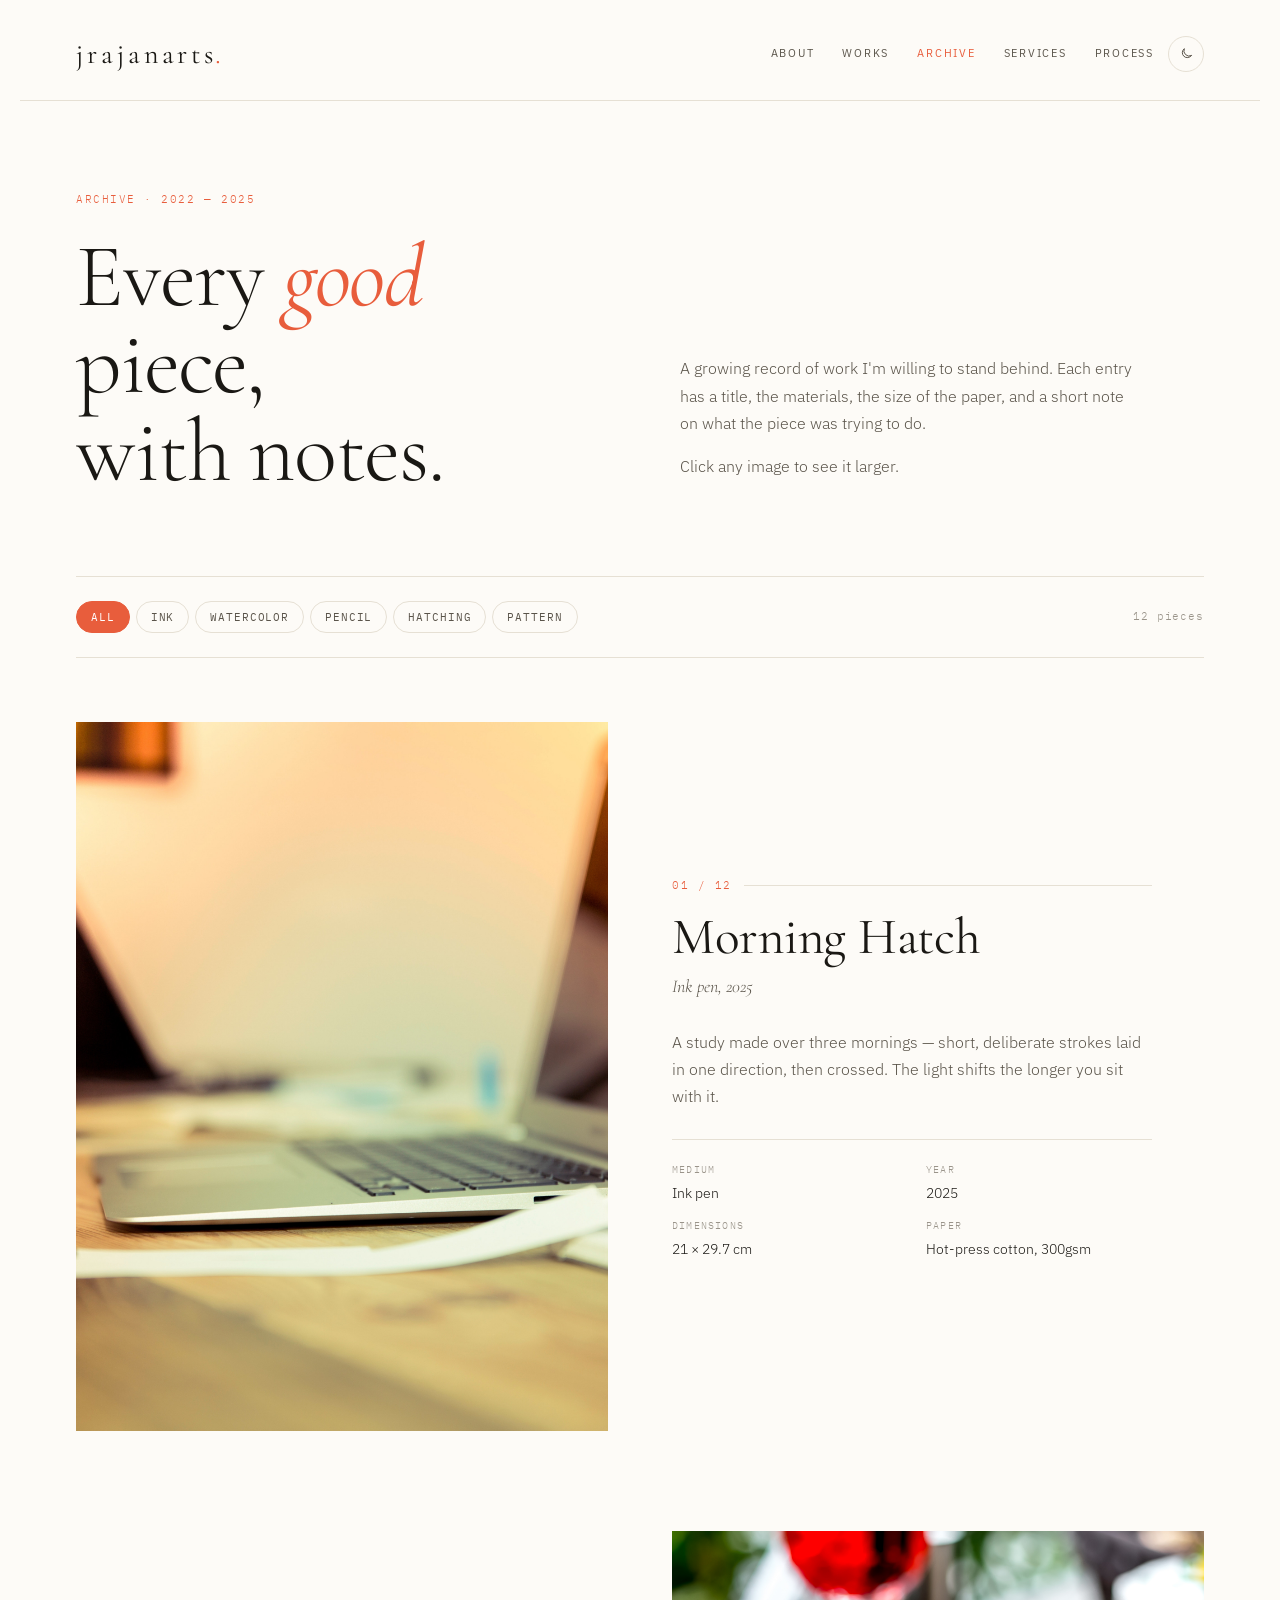
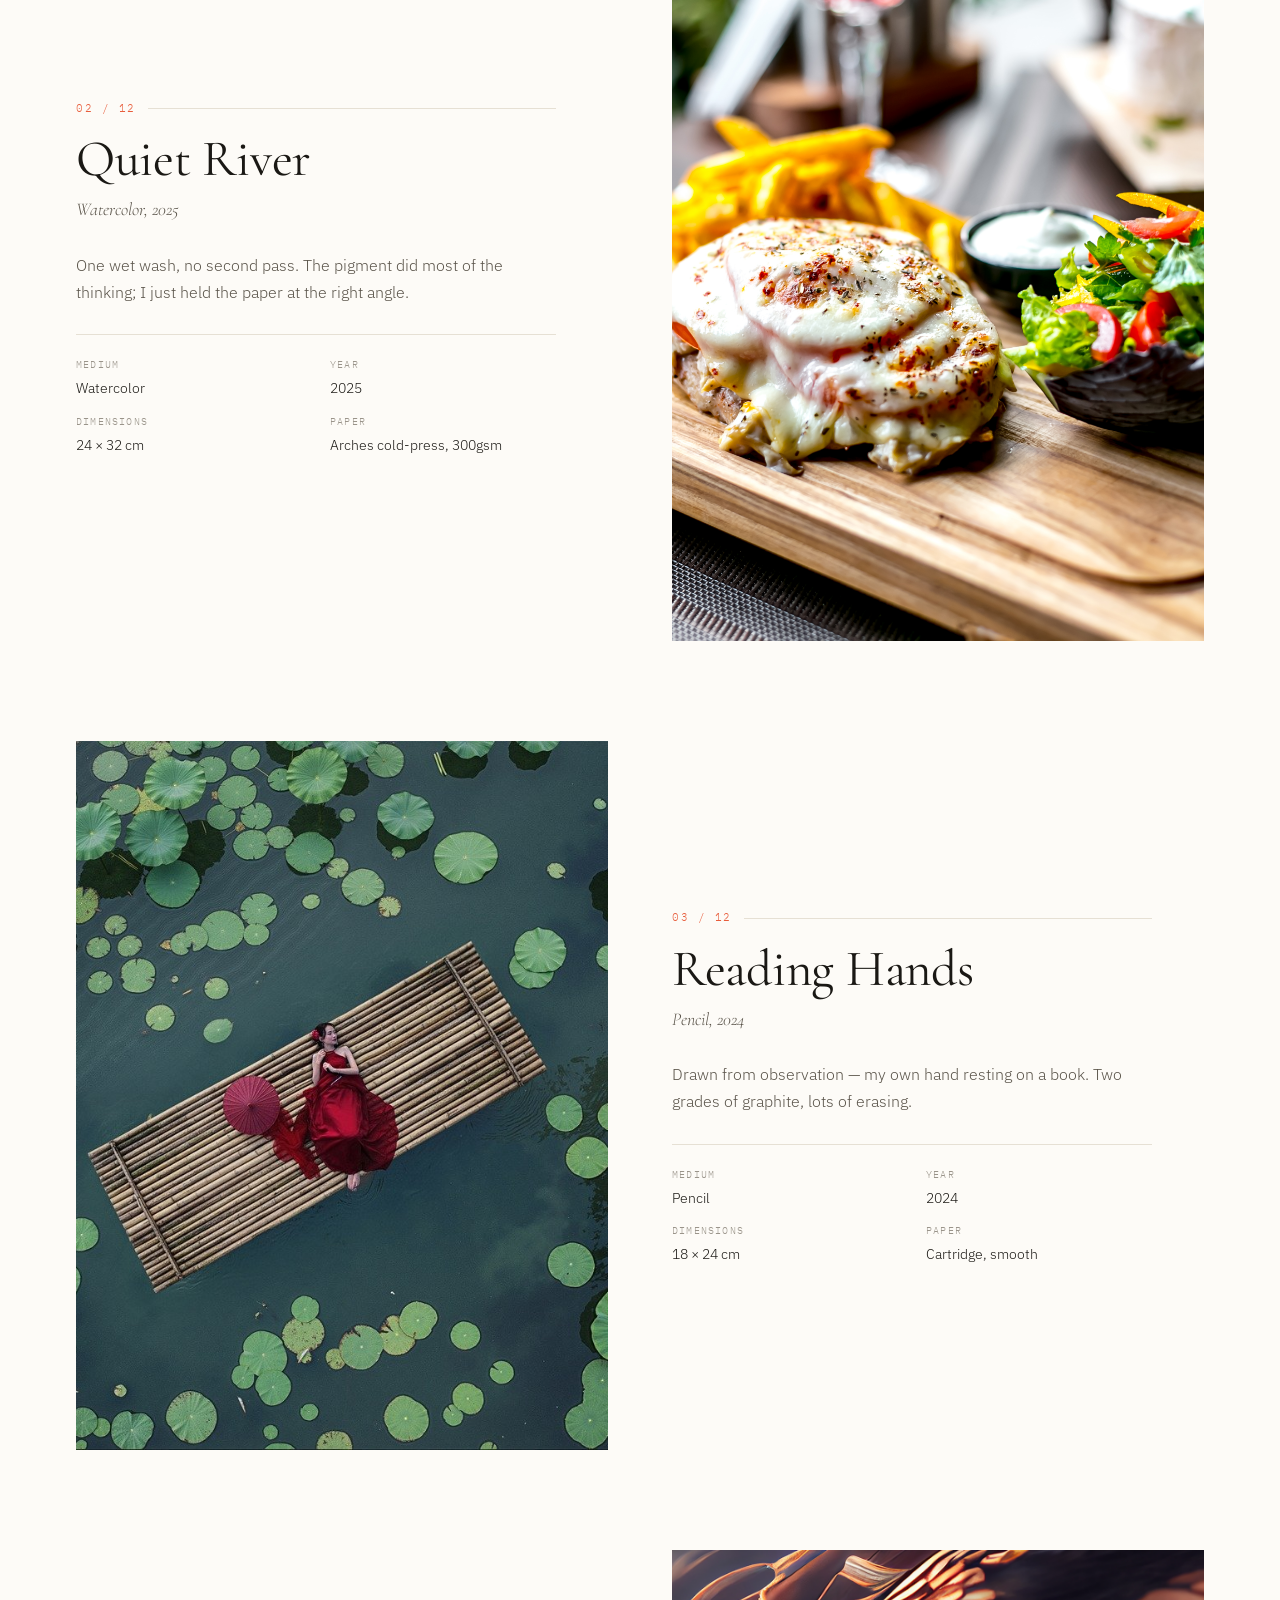
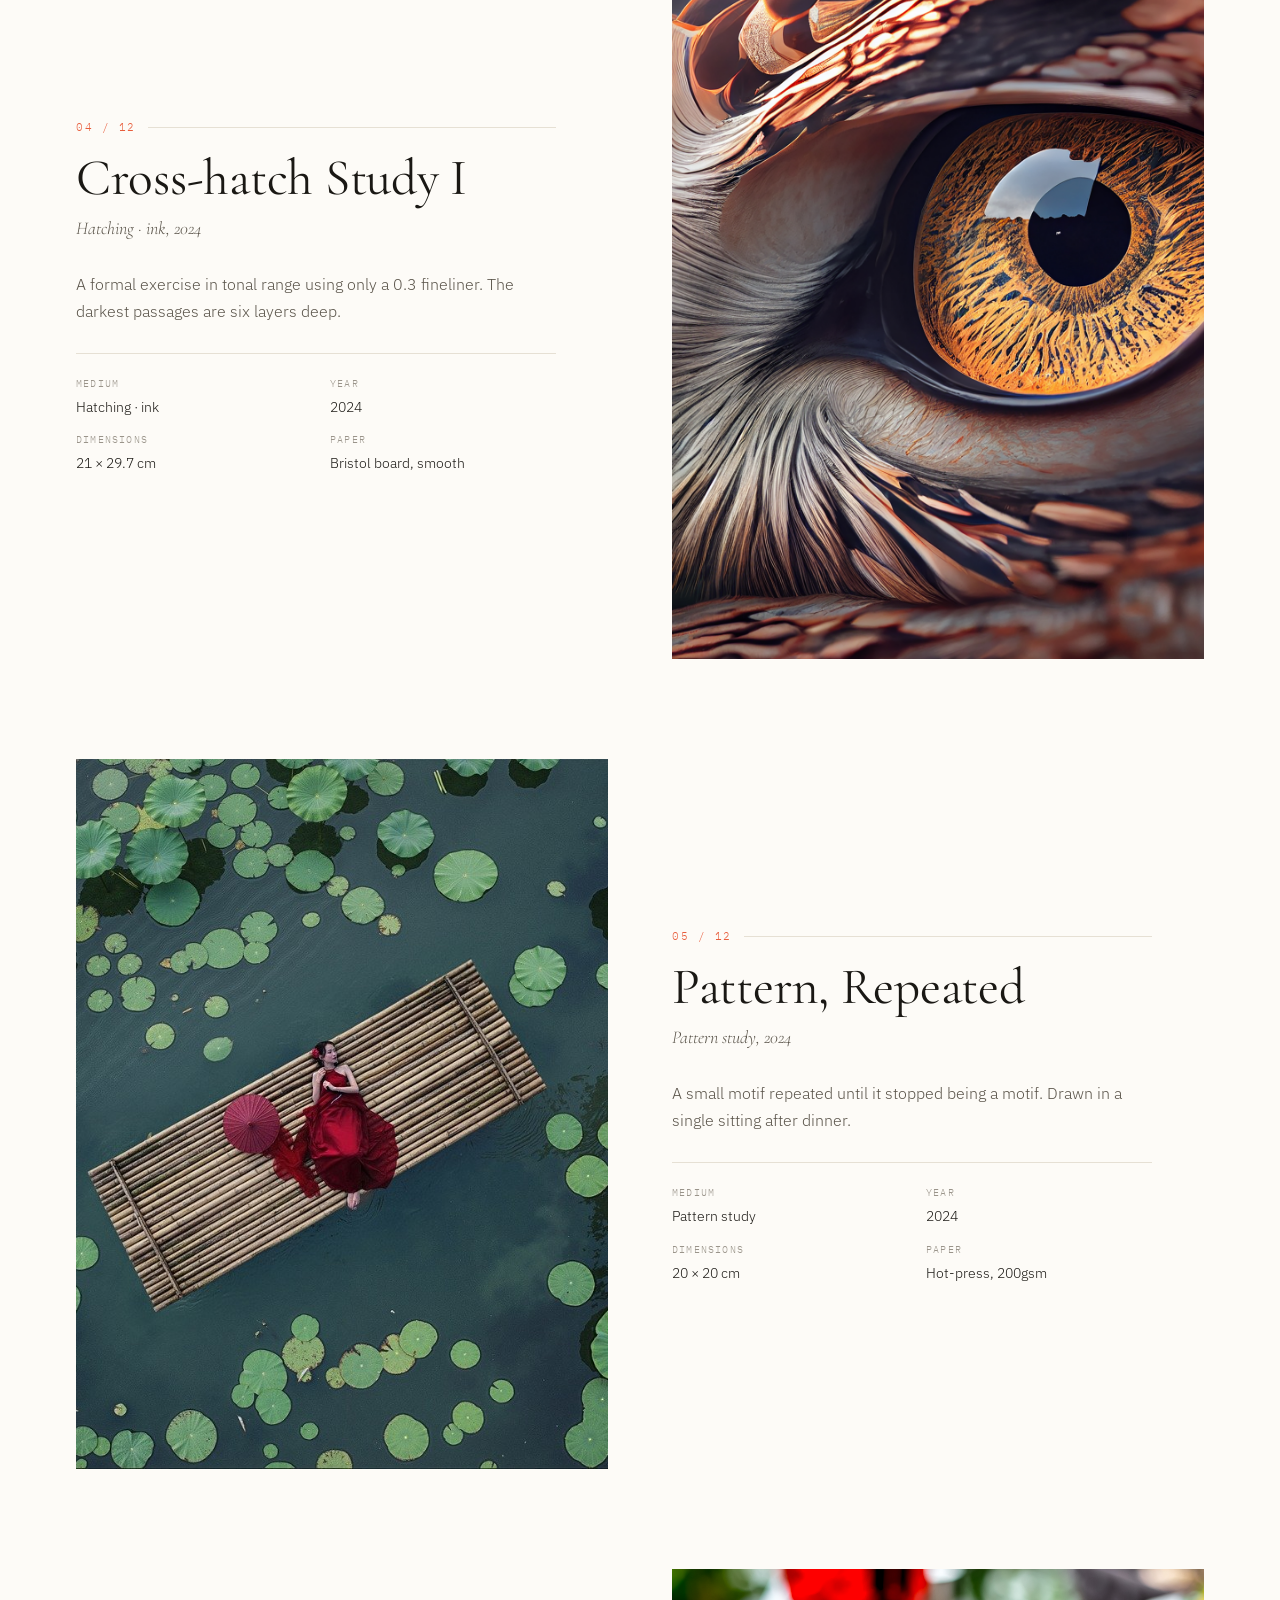
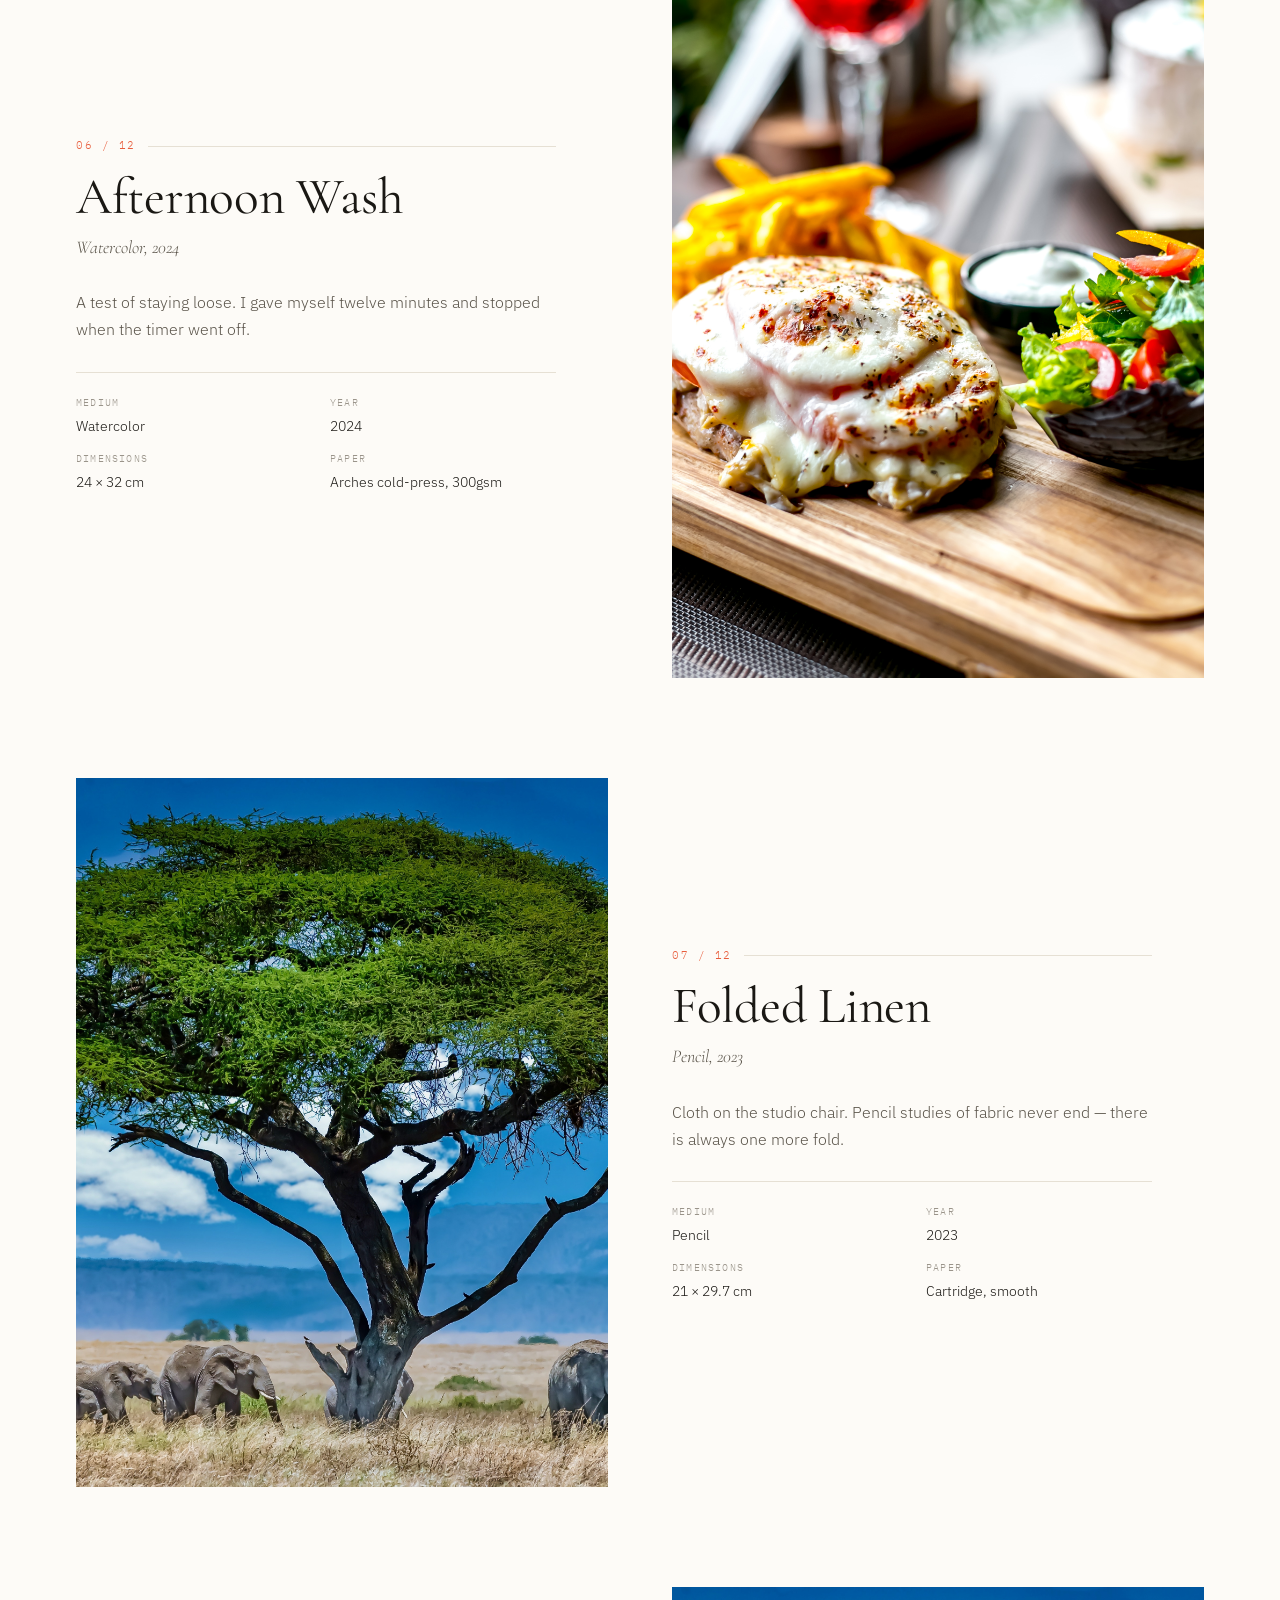
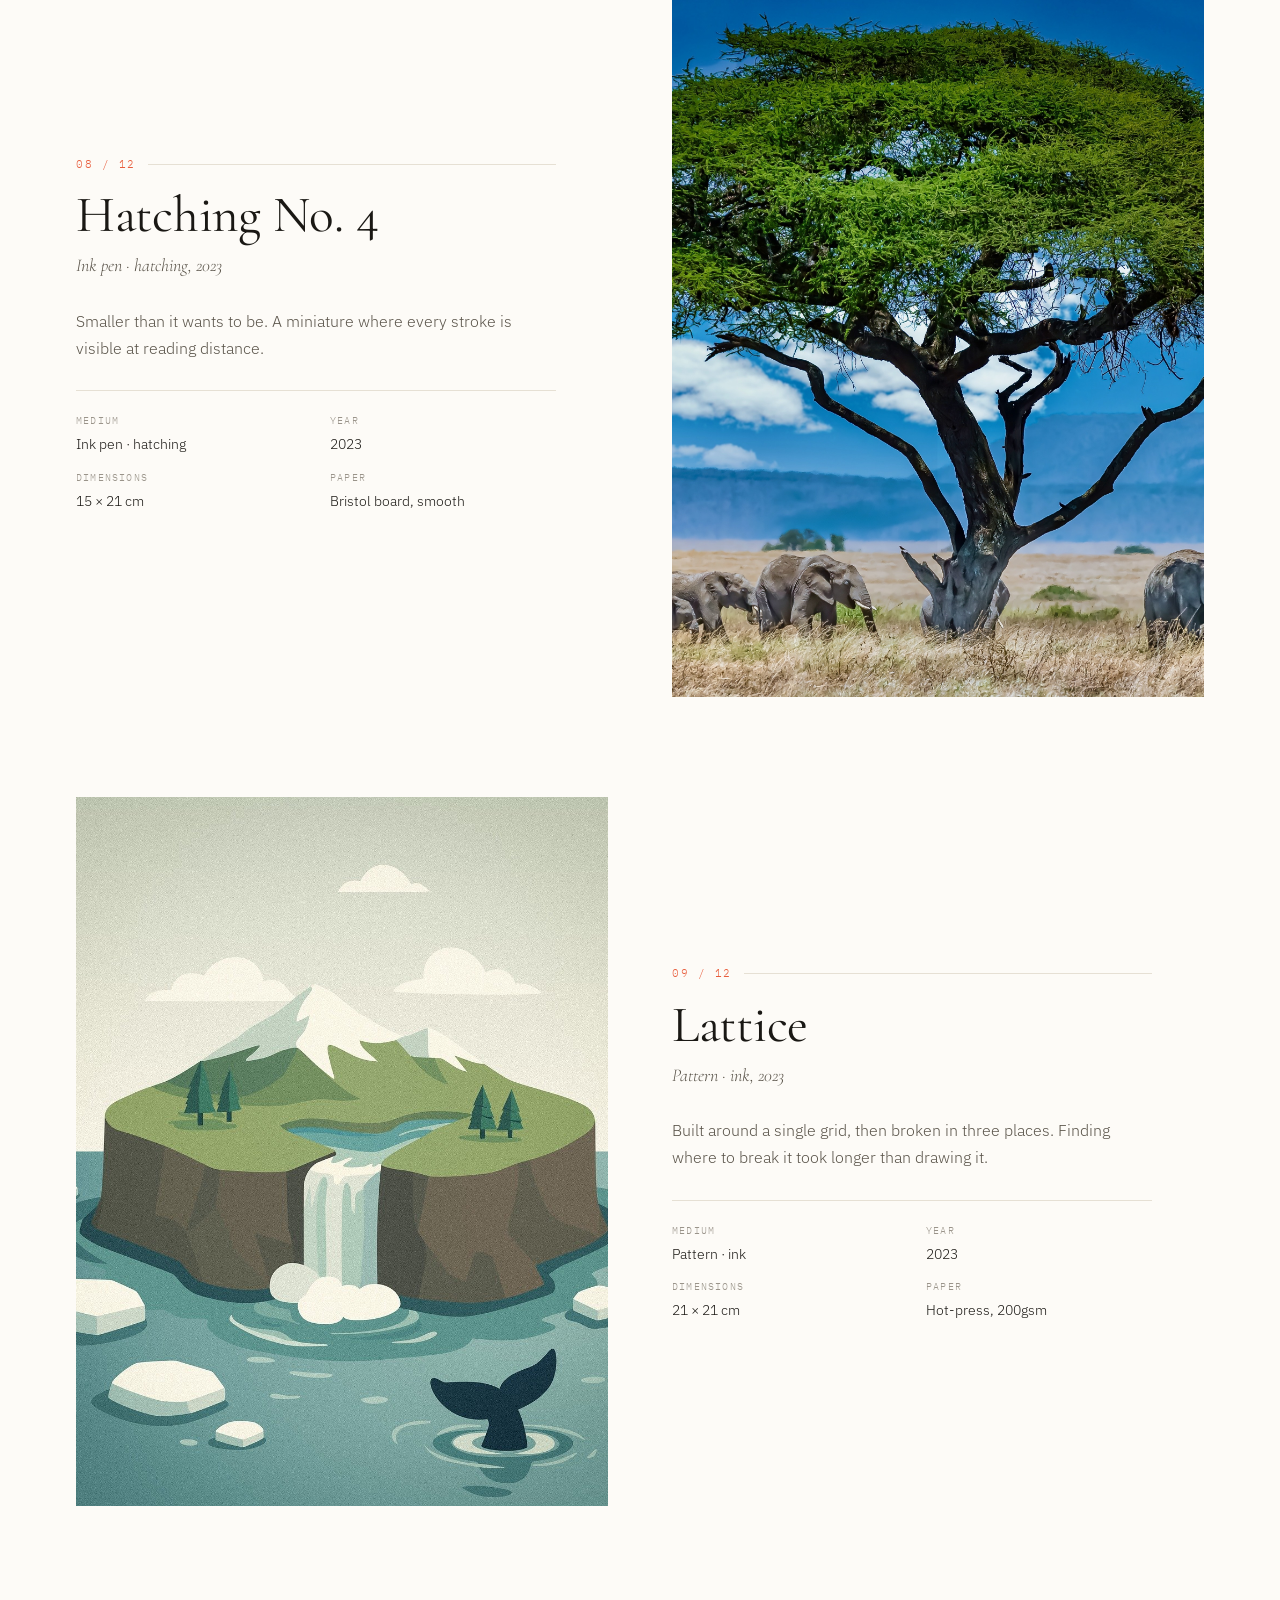
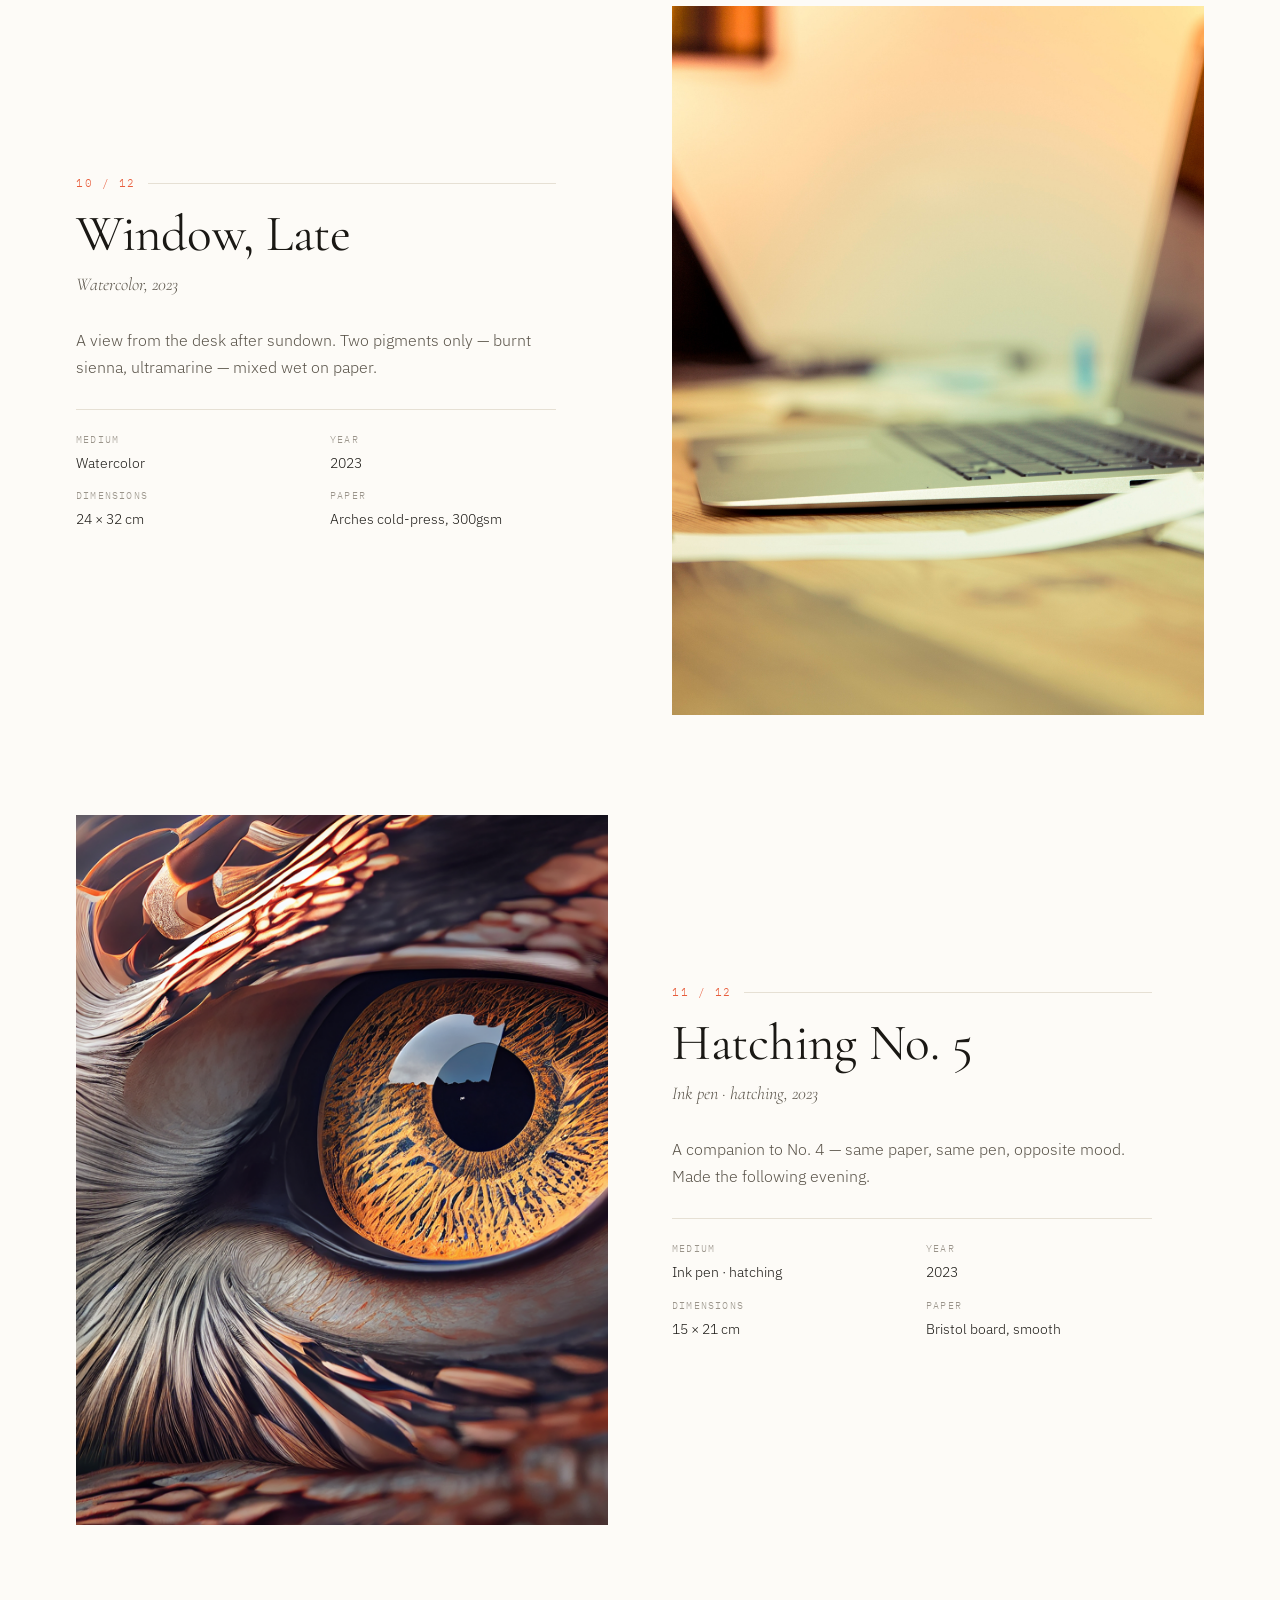
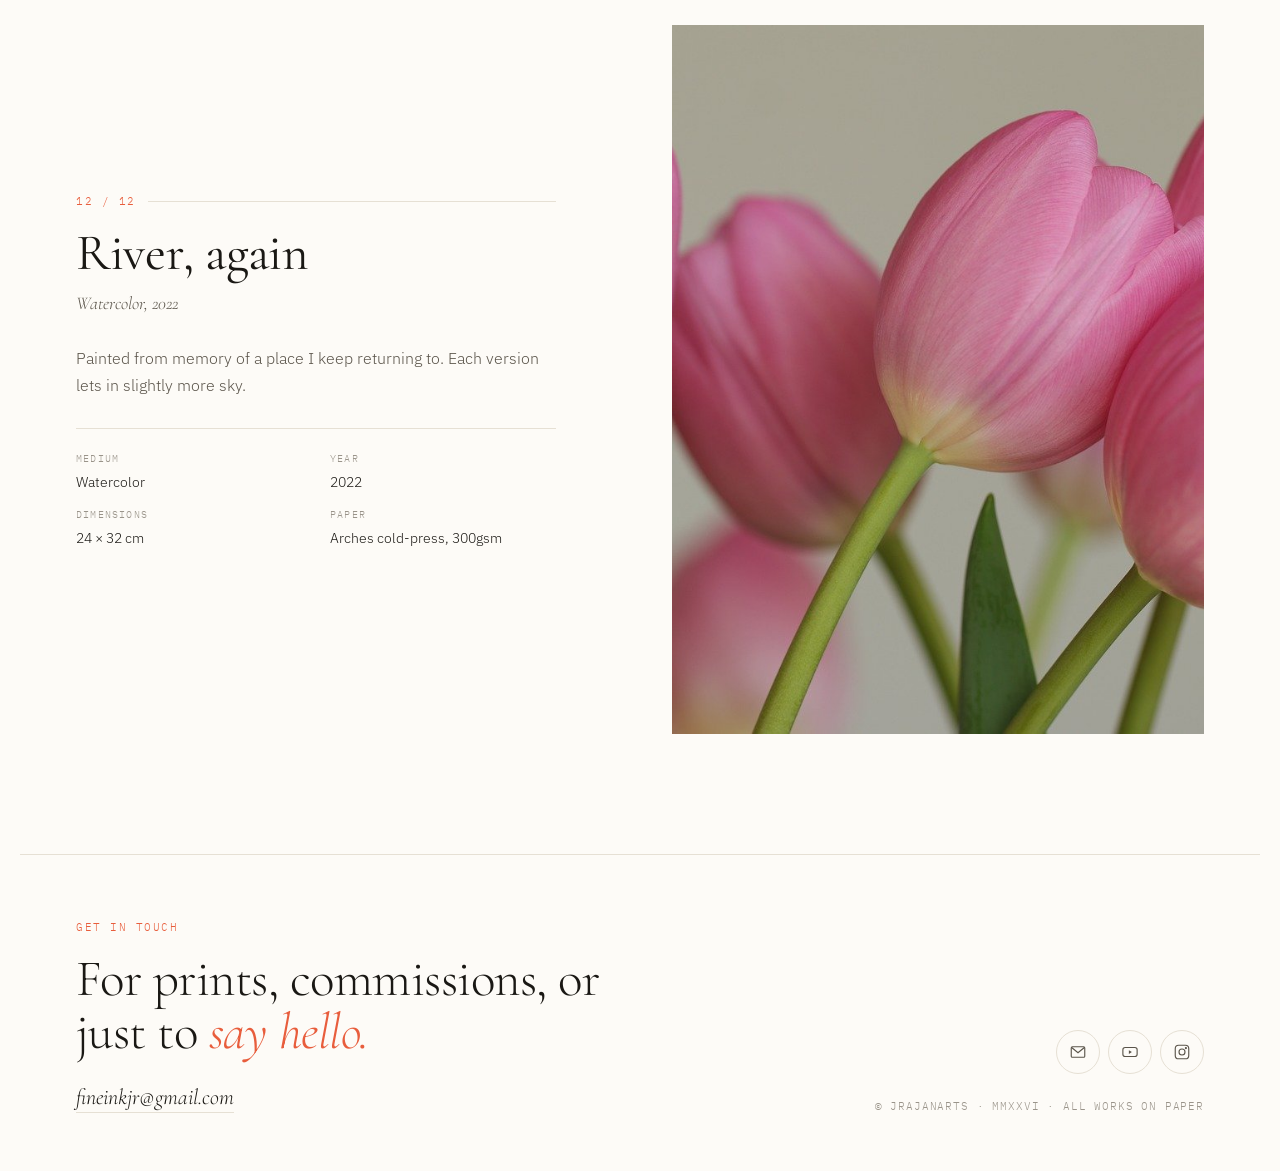
==== archive.html @ 15c62e6e "Initial commit: jrajanarts portfolio site Static HTML/CSS/vanilla JS portfolio with three pages: hom" ====
<!doctype html>
<html lang="en">
<head>
<meta charset="utf-8" />
<meta name="viewport" content="width=device-width, initial-scale=1" />
<title>Archive — jrajanarts</title>
<meta name="description" content="The full archive of works on paper by jrajanarts — titles, materials, sizes and notes." />
<script src="theme.js"></script>
<link rel="preconnect" href="https://fonts.googleapis.com" />
<link rel="preconnect" href="https://fonts.gstatic.com" crossorigin />
<link href="https://fonts.googleapis.com/css2?family=Cormorant+Garamond:ital,wght@0,300;0,400;0,500;1,400&family=IBM+Plex+Sans:wght@300;400;500&family=IBM+Plex+Mono:wght@400;500&display=swap" rel="stylesheet" />
<link rel="stylesheet" href="styles.css" />
</head>
<body>

<header class="site-header wrap">
  <a href="index.html" class="wordmark">jrajanarts<span class="dot">.</span></a>
  <div class="nav-right">
    <nav>
      <a href="index.html#about">About</a>
      <a href="index.html#works">Works</a>
      <a href="archive.html" class="current">Archive</a>
      <a href="services.html">Services</a>
      <a href="index.html#videos">Process</a>
    </nav>
    <button class="theme-toggle" type="button" aria-label="Toggle theme">
      <svg class="icon-moon" viewBox="0 0 24 24" fill="none" stroke="currentColor" stroke-width="1.5" stroke-linecap="round" stroke-linejoin="round" aria-hidden="true">
        <path d="M20 14.5A8 8 0 0 1 9.5 4a7.5 7.5 0 1 0 10.5 10.5z" />
      </svg>
      <svg class="icon-sun" viewBox="0 0 24 24" fill="none" stroke="currentColor" stroke-width="1.5" stroke-linecap="round" aria-hidden="true">
        <circle cx="12" cy="12" r="4" />
        <path d="M12 3v2M12 19v2M3 12h2M19 12h2M5.6 5.6l1.4 1.4M17 17l1.4 1.4M5.6 18.4l1.4-1.4M17 7l1.4-1.4" />
      </svg>
    </button>
    <button class="menu-toggle" type="button" aria-label="Toggle menu" aria-expanded="false">
      <svg class="icon-menu" viewBox="0 0 24 24" fill="none" stroke="currentColor" stroke-width="1.5" stroke-linecap="round" aria-hidden="true">
        <path d="M4 7h16M4 12h16M4 17h16" />
      </svg>
      <svg class="icon-close" viewBox="0 0 24 24" fill="none" stroke="currentColor" stroke-width="1.5" stroke-linecap="round" aria-hidden="true">
        <path d="M6 6l12 12M18 6L6 18" />
      </svg>
    </button>
  </div>
</header>

<section class="archive-intro wrap">
  <div>
    <div class="intro-eyebrow">Archive · 2022 — 2025</div>
    <h1 class="intro-title">Every <em>good</em> piece,<br/>with notes.</h1>
  </div>
  <div class="intro-copy">
    <p>
      A growing record of work I'm willing to stand behind. Each entry has
      a title, the materials, the size of the paper, and a short note on
      what the piece was trying to do.
    </p>
    <p>Click any image to see it larger.</p>
  </div>
</section>

<div class="wrap">
  <div class="filter-bar">
    <div class="filter-chips">
      <button class="chip active" type="button" data-tag="All">All</button>
      <button class="chip" type="button" data-tag="Ink">Ink</button>
      <button class="chip" type="button" data-tag="Watercolor">Watercolor</button>
      <button class="chip" type="button" data-tag="Pencil">Pencil</button>
      <button class="chip" type="button" data-tag="Hatching">Hatching</button>
      <button class="chip" type="button" data-tag="Pattern">Pattern</button>
    </div>
    <div class="filter-count">12 pieces</div>
  </div>
</div>

<main class="archive-list wrap">

  <article class="entry" data-tag="Ink">
    <button class="entry-image" type="button" data-art-index="0" aria-label="Open Morning Hatch">
      <img src="images/artworks/crimson-horizon.jpg" alt="Morning Hatch" loading="lazy" />
    </button>
    <div class="entry-meta">
      <div class="entry-num"><span>01 / 12</span></div>
      <h2 class="entry-title">Morning Hatch</h2>
      <div class="entry-medium">Ink pen, 2025</div>
      <p class="entry-note">A study made over three mornings — short, deliberate strokes laid in one direction, then crossed. The light shifts the longer you sit with it.</p>
      <dl class="entry-specs">
        <div><dt>Medium</dt><dd>Ink pen</dd></div>
        <div><dt>Year</dt><dd>2025</dd></div>
        <div><dt>Dimensions</dt><dd>21 × 29.7 cm</dd></div>
        <div><dt>Paper</dt><dd>Hot-press cotton, 300gsm</dd></div>
      </dl>
    </div>
  </article>

  <article class="entry flip" data-tag="Watercolor">
    <button class="entry-image" type="button" data-art-index="1" aria-label="Open Quiet River">
      <img src="images/artworks/digital-bloom.jpg" alt="Quiet River" loading="lazy" />
    </button>
    <div class="entry-meta">
      <div class="entry-num"><span>02 / 12</span></div>
      <h2 class="entry-title">Quiet River</h2>
      <div class="entry-medium">Watercolor, 2025</div>
      <p class="entry-note">One wet wash, no second pass. The pigment did most of the thinking; I just held the paper at the right angle.</p>
      <dl class="entry-specs">
        <div><dt>Medium</dt><dd>Watercolor</dd></div>
        <div><dt>Year</dt><dd>2025</dd></div>
        <div><dt>Dimensions</dt><dd>24 × 32 cm</dd></div>
        <div><dt>Paper</dt><dd>Arches cold-press, 300gsm</dd></div>
      </dl>
    </div>
  </article>

  <article class="entry" data-tag="Pencil">
    <button class="entry-image" type="button" data-art-index="2" aria-label="Open Reading Hands">
      <img src="images/artworks/etched-echoes.jpg" alt="Reading Hands" loading="lazy" />
    </button>
    <div class="entry-meta">
      <div class="entry-num"><span>03 / 12</span></div>
      <h2 class="entry-title">Reading Hands</h2>
      <div class="entry-medium">Pencil, 2024</div>
      <p class="entry-note">Drawn from observation — my own hand resting on a book. Two grades of graphite, lots of erasing.</p>
      <dl class="entry-specs">
        <div><dt>Medium</dt><dd>Pencil</dd></div>
        <div><dt>Year</dt><dd>2024</dd></div>
        <div><dt>Dimensions</dt><dd>18 × 24 cm</dd></div>
        <div><dt>Paper</dt><dd>Cartridge, smooth</dd></div>
      </dl>
    </div>
  </article>

  <article class="entry flip" data-tag="Hatching">
    <button class="entry-image" type="button" data-art-index="3" aria-label="Open Cross-hatch Study I">
      <img src="images/artworks/fractured-light.jpg" alt="Cross-hatch Study I" loading="lazy" />
    </button>
    <div class="entry-meta">
      <div class="entry-num"><span>04 / 12</span></div>
      <h2 class="entry-title">Cross-hatch Study I</h2>
      <div class="entry-medium">Hatching · ink, 2024</div>
      <p class="entry-note">A formal exercise in tonal range using only a 0.3 fineliner. The darkest passages are six layers deep.</p>
      <dl class="entry-specs">
        <div><dt>Medium</dt><dd>Hatching · ink</dd></div>
        <div><dt>Year</dt><dd>2024</dd></div>
        <div><dt>Dimensions</dt><dd>21 × 29.7 cm</dd></div>
        <div><dt>Paper</dt><dd>Bristol board, smooth</dd></div>
      </dl>
    </div>
  </article>

  <article class="entry" data-tag="Pattern">
    <button class="entry-image" type="button" data-art-index="4" aria-label="Open Pattern, Repeated">
      <img src="images/artworks/neon-decay.jpg" alt="Pattern, Repeated" loading="lazy" />
    </button>
    <div class="entry-meta">
      <div class="entry-num"><span>05 / 12</span></div>
      <h2 class="entry-title">Pattern, Repeated</h2>
      <div class="entry-medium">Pattern study, 2024</div>
      <p class="entry-note">A small motif repeated until it stopped being a motif. Drawn in a single sitting after dinner.</p>
      <dl class="entry-specs">
        <div><dt>Medium</dt><dd>Pattern study</dd></div>
        <div><dt>Year</dt><dd>2024</dd></div>
        <div><dt>Dimensions</dt><dd>20 × 20 cm</dd></div>
        <div><dt>Paper</dt><dd>Hot-press, 200gsm</dd></div>
      </dl>
    </div>
  </article>

  <article class="entry flip" data-tag="Watercolor">
    <button class="entry-image" type="button" data-art-index="5" aria-label="Open Afternoon Wash">
      <img src="images/artworks/nocturne-in-grey.jpg" alt="Afternoon Wash" loading="lazy" />
    </button>
    <div class="entry-meta">
      <div class="entry-num"><span>06 / 12</span></div>
      <h2 class="entry-title">Afternoon Wash</h2>
      <div class="entry-medium">Watercolor, 2024</div>
      <p class="entry-note">A test of staying loose. I gave myself twelve minutes and stopped when the timer went off.</p>
      <dl class="entry-specs">
        <div><dt>Medium</dt><dd>Watercolor</dd></div>
        <div><dt>Year</dt><dd>2024</dd></div>
        <div><dt>Dimensions</dt><dd>24 × 32 cm</dd></div>
        <div><dt>Paper</dt><dd>Arches cold-press, 300gsm</dd></div>
      </dl>
    </div>
  </article>

  <article class="entry" data-tag="Pencil">
    <button class="entry-image" type="button" data-art-index="6" aria-label="Open Folded Linen">
      <img src="images/artworks/rust-and-memory.jpg" alt="Folded Linen" loading="lazy" />
    </button>
    <div class="entry-meta">
      <div class="entry-num"><span>07 / 12</span></div>
      <h2 class="entry-title">Folded Linen</h2>
      <div class="entry-medium">Pencil, 2023</div>
      <p class="entry-note">Cloth on the studio chair. Pencil studies of fabric never end — there is always one more fold.</p>
      <dl class="entry-specs">
        <div><dt>Medium</dt><dd>Pencil</dd></div>
        <div><dt>Year</dt><dd>2023</dd></div>
        <div><dt>Dimensions</dt><dd>21 × 29.7 cm</dd></div>
        <div><dt>Paper</dt><dd>Cartridge, smooth</dd></div>
      </dl>
    </div>
  </article>

  <article class="entry flip" data-tag="Hatching">
    <button class="entry-image" type="button" data-art-index="7" aria-label="Open Hatching No. 4">
      <img src="images/artworks/silent-figure.jpg" alt="Hatching No. 4" loading="lazy" />
    </button>
    <div class="entry-meta">
      <div class="entry-num"><span>08 / 12</span></div>
      <h2 class="entry-title">Hatching No. 4</h2>
      <div class="entry-medium">Ink pen · hatching, 2023</div>
      <p class="entry-note">Smaller than it wants to be. A miniature where every stroke is visible at reading distance.</p>
      <dl class="entry-specs">
        <div><dt>Medium</dt><dd>Ink pen · hatching</dd></div>
        <div><dt>Year</dt><dd>2023</dd></div>
        <div><dt>Dimensions</dt><dd>15 × 21 cm</dd></div>
        <div><dt>Paper</dt><dd>Bristol board, smooth</dd></div>
      </dl>
    </div>
  </article>

  <article class="entry" data-tag="Pattern">
    <button class="entry-image" type="button" data-art-index="8" aria-label="Open Lattice">
      <img src="images/artworks/terra-forma.jpg" alt="Lattice" loading="lazy" />
    </button>
    <div class="entry-meta">
      <div class="entry-num"><span>09 / 12</span></div>
      <h2 class="entry-title">Lattice</h2>
      <div class="entry-medium">Pattern · ink, 2023</div>
      <p class="entry-note">Built around a single grid, then broken in three places. Finding where to break it took longer than drawing it.</p>
      <dl class="entry-specs">
        <div><dt>Medium</dt><dd>Pattern · ink</dd></div>
        <div><dt>Year</dt><dd>2023</dd></div>
        <div><dt>Dimensions</dt><dd>21 × 21 cm</dd></div>
        <div><dt>Paper</dt><dd>Hot-press, 200gsm</dd></div>
      </dl>
    </div>
  </article>

  <article class="entry flip" data-tag="Watercolor">
    <button class="entry-image" type="button" data-art-index="9" aria-label="Open Window, Late">
      <img src="images/artworks/urban-fragments.jpg" alt="Window, Late" loading="lazy" />
    </button>
    <div class="entry-meta">
      <div class="entry-num"><span>10 / 12</span></div>
      <h2 class="entry-title">Window, Late</h2>
      <div class="entry-medium">Watercolor, 2023</div>
      <p class="entry-note">A view from the desk after sundown. Two pigments only — burnt sienna, ultramarine — mixed wet on paper.</p>
      <dl class="entry-specs">
        <div><dt>Medium</dt><dd>Watercolor</dd></div>
        <div><dt>Year</dt><dd>2023</dd></div>
        <div><dt>Dimensions</dt><dd>24 × 32 cm</dd></div>
        <div><dt>Paper</dt><dd>Arches cold-press, 300gsm</dd></div>
      </dl>
    </div>
  </article>

  <article class="entry" data-tag="Hatching">
    <button class="entry-image" type="button" data-art-index="10" aria-label="Open Hatching No. 5">
      <img src="images/artworks/void-sculpture.jpg" alt="Hatching No. 5" loading="lazy" />
    </button>
    <div class="entry-meta">
      <div class="entry-num"><span>11 / 12</span></div>
      <h2 class="entry-title">Hatching No. 5</h2>
      <div class="entry-medium">Ink pen · hatching, 2023</div>
      <p class="entry-note">A companion to No. 4 — same paper, same pen, opposite mood. Made the following evening.</p>
      <dl class="entry-specs">
        <div><dt>Medium</dt><dd>Ink pen · hatching</dd></div>
        <div><dt>Year</dt><dd>2023</dd></div>
        <div><dt>Dimensions</dt><dd>15 × 21 cm</dd></div>
        <div><dt>Paper</dt><dd>Bristol board, smooth</dd></div>
      </dl>
    </div>
  </article>

  <article class="entry flip" data-tag="Watercolor">
    <button class="entry-image" type="button" data-art-index="11" aria-label="Open River, again">
      <img src="images/artworks/wire-portrait.jpg" alt="River, again" loading="lazy" />
    </button>
    <div class="entry-meta">
      <div class="entry-num"><span>12 / 12</span></div>
      <h2 class="entry-title">River, again</h2>
      <div class="entry-medium">Watercolor, 2022</div>
      <p class="entry-note">Painted from memory of a place I keep returning to. Each version lets in slightly more sky.</p>
      <dl class="entry-specs">
        <div><dt>Medium</dt><dd>Watercolor</dd></div>
        <div><dt>Year</dt><dd>2022</dd></div>
        <div><dt>Dimensions</dt><dd>24 × 32 cm</dd></div>
        <div><dt>Paper</dt><dd>Arches cold-press, 300gsm</dd></div>
      </dl>
    </div>
  </article>

</main>

<footer class="site-footer wrap">
  <div class="footer-grid">
    <div>
      <div class="footer-eyebrow">Get in touch</div>
      <h3 class="footer-headline">
        For prints, commissions, or just to <em>say hello.</em>
      </h3>
      <a class="footer-email" href="mailto:fineinkjr@gmail.com">fineinkjr@gmail.com</a>
    </div>
    <div class="footer-socials">
      <div class="socials">
        <a class="social-btn" href="mailto:fineinkjr@gmail.com" aria-label="Email">
          <svg viewBox="0 0 24 24" fill="none" stroke="currentColor" stroke-width="1.5">
            <rect x="3" y="5" width="18" height="14" rx="1.5" />
            <path d="M3.5 6 12 13l8.5-7" />
          </svg>
        </a>
        <a class="social-btn" href="https://www.youtube.com/@jrajanarts" target="_blank" rel="noopener" aria-label="YouTube">
          <svg viewBox="0 0 24 24" fill="none" stroke="currentColor" stroke-width="1.5">
            <rect x="2.5" y="6" width="19" height="12" rx="3" />
            <path d="M10.5 9.5v5l4-2.5z" fill="currentColor" stroke="none" />
          </svg>
        </a>
        <a class="social-btn" href="https://www.instagram.com/jrajanarts" target="_blank" rel="noopener" aria-label="Instagram">
          <svg viewBox="0 0 24 24" fill="none" stroke="currentColor" stroke-width="1.5">
            <rect x="3" y="3" width="18" height="18" rx="4.5" />
            <circle cx="12" cy="12" r="4" />
            <circle cx="17.2" cy="6.8" r="0.7" fill="currentColor" />
          </svg>
        </a>
      </div>
      <div class="footer-fine">© jrajanarts · MMXXVI · All works on paper</div>
    </div>
  </div>
</footer>

<div class="lightbox" id="lightbox" role="dialog" aria-modal="true" aria-label="Artwork preview" hidden>
  <button class="lb-close" type="button" aria-label="Close">✕</button>
  <button class="lb-nav lb-prev" type="button" aria-label="Previous">←</button>
  <button class="lb-nav lb-next" type="button" aria-label="Next">→</button>
  <div class="lb-stage">
    <div class="lb-image"><span class="ph-label"></span></div>
    <div class="lb-caption">
      <div class="lb-cap-row">
        <span class="lb-num"></span>
        <span class="lb-medium"></span>
      </div>
    </div>
  </div>
</div>

<script src="app.js" defer></script>
</body>
</html>
---- styles.css ----
:root {
  --bg: #fdfbf7;
  --ink: #1a1814;
  --ink-soft: #5a544a;
  --ink-mute: #9a948a;
  --rule: #e6e0d4;
  --card: #ffffff;
  --frame: #f6f3ee;
  --hatch: #d8d2c5;
  --label: #8a8275;
  --accent: #E85D3C;
  --serif: 'Cormorant Garamond', 'Times New Roman', serif;
  --sans: 'IBM Plex Sans', ui-sans-serif, system-ui, sans-serif;
  --mono: 'IBM Plex Mono', ui-monospace, Menlo, monospace;
}
:root[data-theme="dark"] {
  --bg: #16140f;
  --ink: #ece6d8;
  --ink-soft: #aea798;
  --ink-mute: #6e6a5e;
  --rule: #2a261f;
  --card: #1e1b14;
  --frame: #221e17;
  --hatch: #38332a;
  --label: #6e6a5e;
}

* { box-sizing: border-box; }
html, body { margin: 0; padding: 0; }
body {
  background: var(--bg);
  color: var(--ink);
  font-family: var(--sans);
  font-weight: 300;
  font-size: 16px;
  line-height: 1.6;
  -webkit-font-smoothing: antialiased;
  text-rendering: optimizeLegibility;
  transition: background .25s ease, color .25s ease;
}
button { font-family: inherit; }
a { color: inherit; text-decoration: none; }
a:hover { color: var(--accent); }

/* ── Layout container ────────────────────────────── */
.wrap {
  max-width: 1240px;
  margin: 0 auto;
  padding: 0 56px;
}
@media (max-width: 720px) {
  .wrap { padding: 0 24px; }
}

/* ── Header / Wordmark ───────────────────────────── */
.site-header {
  padding-top: 36px;
  padding-bottom: 28px;
  display: flex;
  align-items: center;
  justify-content: space-between;
  border-bottom: 1px solid var(--rule);
  gap: 24px;
  position: relative;
}
.wordmark {
  font-family: var(--serif);
  font-weight: 400;
  font-size: clamp(22px, 2.4vw, 28px);
  letter-spacing: 0.14em;
  color: var(--ink);
  line-height: 1;
  white-space: nowrap;
}
.wordmark .dot {
  color: var(--accent);
  font-style: italic;
  margin-left: -0.04em;
}
.site-header nav {
  display: flex;
  gap: 28px;
  font-size: 11px;
  letter-spacing: 0.16em;
  text-transform: uppercase;
  color: var(--ink-soft);
  font-weight: 400;
}
.site-header nav a:hover { color: var(--ink); }
.site-header nav a.current { color: var(--accent); }
.site-header nav a.current:hover { color: var(--accent); }

.nav-right {
  display: flex;
  align-items: center;
  gap: 14px;
}
.theme-toggle, .menu-toggle {
  appearance: none;
  background: transparent;
  border: 1px solid var(--rule);
  width: 36px; height: 36px;
  border-radius: 50%;
  display: flex; align-items: center; justify-content: center;
  color: var(--ink-soft);
  cursor: pointer;
  transition: all .2s;
  padding: 0;
  flex-shrink: 0;
}
.theme-toggle:hover, .menu-toggle:hover { color: var(--accent); border-color: var(--accent); }
.theme-toggle svg, .menu-toggle svg { width: 16px; height: 16px; display: block; }
.theme-toggle .icon-sun { display: none; }
:root[data-theme="dark"] .theme-toggle .icon-sun { display: block; }
:root[data-theme="dark"] .theme-toggle .icon-moon { display: none; }

.menu-toggle { display: none; }
.menu-toggle .icon-close { display: none; }

@media (max-width: 860px) {
  .site-header nav { gap: 18px; font-size: 10.5px; }
}
@media (max-width: 720px) {
  .menu-toggle { display: flex; }
  .site-header nav {
    position: absolute;
    top: calc(100% - 1px);
    left: 0;
    right: 0;
    background: var(--bg);
    border-top: 1px solid var(--rule);
    border-bottom: 1px solid var(--rule);
    flex-direction: column;
    align-items: stretch;
    gap: 0;
    padding: 0;
    z-index: 50;
    box-shadow: 0 12px 24px rgba(0,0,0,.06);
    visibility: hidden;
    opacity: 0;
    transform: translateY(-6px);
    transition: opacity .2s ease, transform .2s ease, visibility .2s;
  }
  .site-header.menu-open nav {
    visibility: visible;
    opacity: 1;
    transform: translateY(0);
  }
  .site-header nav a {
    padding: 14px 24px;
    font-size: 11px;
    border-top: 1px solid var(--rule);
  }
  .site-header nav a:first-child { border-top: 0; }
  .site-header nav a:hover,
  .site-header nav a:active { background: var(--frame); color: var(--ink); }
  .site-header.menu-open .menu-toggle .icon-menu  { display: none; }
  .site-header.menu-open .menu-toggle .icon-close { display: block; }
}

/* ── Hero / Welcome ──────────────────────────────── */
.hero {
  padding-top: 100px;
  padding-bottom: 130px;
  display: grid;
  grid-template-columns: 1.05fr 1fr;
  gap: 80px;
  align-items: center;
  position: relative;
}

@media (max-width: 860px) {
  .hero { grid-template-columns: 1fr; gap: 48px; padding-top: 64px; padding-bottom: 90px; }
}
.hero-text { max-width: 540px; }
.hero-figure { margin: 0; display: flex; flex-direction: column; align-items: center; gap: 18px; }
.hero-splash { width: 100%; max-width: 420px; aspect-ratio: 1; }
.hero-caption {
  font-family: var(--mono);
  font-size: 11px;
  letter-spacing: 0.1em;
  color: var(--ink-mute);
  text-transform: uppercase;
  text-align: center;
}
.hc-mark { color: var(--accent); margin-right: 6px; }
.hero-sub {
  margin-top: 32px;
  color: var(--ink-soft);
  font-size: 15.5px;
  line-height: 1.75;
  max-width: 460px;
}
.hero-eyebrow {
  font-family: var(--mono);
  font-size: 11px;
  letter-spacing: 0.14em;
  color: var(--accent);
  text-transform: uppercase;
  margin-bottom: 28px;
}
.hero-title {
  font-family: var(--serif);
  font-weight: 300;
  font-size: clamp(44px, 6.4vw, 92px);
  line-height: 1.02;
  letter-spacing: -0.01em;
  margin: 0;
  color: var(--ink);
  text-wrap: pretty;
}
.hero-title em {
  font-style: italic;
  color: var(--accent);
  font-weight: 400;
}

/* ── Section header ──────────────────────────────── */
.section-head {
  display: flex;
  align-items: baseline;
  justify-content: space-between;
  border-top: 1px solid var(--rule);
  padding-top: 28px;
  margin-bottom: 44px;
  gap: 20px;
  flex-wrap: wrap;
}
.section-head-l {
  display: flex;
  gap: 18px;
  align-items: baseline;
}
.section-num {
  font-family: var(--mono);
  font-size: 11px;
  color: var(--accent);
  letter-spacing: 0.12em;
}
.section-title {
  font-family: var(--serif);
  font-weight: 400;
  font-size: 28px;
  letter-spacing: 0.01em;
  margin: 0;
  color: var(--ink);
}
.section-meta {
  font-family: var(--mono);
  font-size: 11px;
  color: var(--ink-mute);
  letter-spacing: 0.06em;
}

/* ── About me (home) ─────────────────────────────── */
.about-me { padding-bottom: 120px; }
.about-grid {
  display: grid;
  grid-template-columns: 5fr 7fr;
  gap: 64px;
  align-items: start;
}
@media (max-width: 860px) {
  .about-grid { grid-template-columns: 1fr; gap: 36px; }
}
.about-portrait {
  aspect-ratio: 5 / 6;
  background-color: var(--frame);
  background-image: repeating-linear-gradient(38deg, transparent 0 5.4px, var(--hatch) 5.4px 6px);
  position: relative;
  overflow: hidden;
}
.about-portrait .ph-label,
.art-frame .ph-label {
  position: absolute;
  inset: 0;
  display: flex;
  align-items: center;
  justify-content: center;
  font-family: var(--mono);
  font-size: 11px;
  letter-spacing: 0.08em;
  color: var(--label);
}
.about-copy {
  color: var(--ink-soft);
  font-size: 16px;
  line-height: 1.75;
  max-width: 560px;
}
.about-copy p { margin: 0 0 18px; }
.about-lede {
  font-family: var(--serif);
  font-size: clamp(22px, 2.4vw, 30px);
  font-weight: 300;
  line-height: 1.35;
  color: var(--ink) !important;
  margin-bottom: 24px !important;
  text-wrap: pretty;
}
.about-lede em {
  font-style: italic;
  color: var(--accent);
  font-weight: 400;
}
.about-copy strong { color: var(--ink); font-weight: 500; }
.about-facts {
  margin: 32px 0 0;
  padding: 24px 0 0;
  border-top: 1px solid var(--rule);
  display: grid;
  grid-template-columns: 1fr 1fr;
  gap: 18px 32px;
}
.about-facts > div { display: flex; flex-direction: column; gap: 4px; }
.about-facts dt {
  font-family: var(--mono);
  font-size: 10.5px;
  letter-spacing: 0.1em;
  text-transform: uppercase;
  color: var(--ink-mute);
}
.about-facts dd { margin: 0; color: var(--ink); font-size: 14.5px; }

/* ── Gallery ─────────────────────────────────────── */
.works { padding-bottom: 120px; }
.gallery-grid {
  display: grid;
  grid-template-columns: repeat(5, 1fr);
  gap: 28px 24px;
}
@media (max-width: 1080px) { .gallery-grid { grid-template-columns: repeat(3, 1fr); } }
@media (max-width: 640px)  { .gallery-grid { grid-template-columns: repeat(2, 1fr); } }

.art-card {
  appearance: none;
  border: 0;
  background: transparent;
  padding: 0;
  text-align: left;
  cursor: pointer;
  color: inherit;
  display: flex;
  flex-direction: column;
  gap: 12px;
}
.art-frame {
  aspect-ratio: 3 / 4;
  overflow: hidden;
  background-color: var(--frame);
  background-image: repeating-linear-gradient(var(--art-angle, 12deg), transparent 0 5.4px, var(--hatch) 5.4px 6px);
  transition: transform .35s ease, box-shadow .35s ease;
  position: relative;
}
.art-frame img,
.entry-image img,
.about-portrait img {
  position: absolute;
  inset: 0;
  width: 100%;
  height: 100%;
  object-fit: cover;
  display: block;
}
.art-card:hover .art-frame img { transform: scale(1.02); transition: transform .5s ease; }
.art-card:hover .art-frame {
  transform: translateY(-3px);
  box-shadow: 0 14px 30px -12px rgba(0,0,0,.18);
}
.art-meta {
  display: flex;
  align-items: baseline;
  gap: 8px;
  padding: 0 2px;
}
.art-medium {
  font-family: var(--mono);
  font-size: 10.5px;
  letter-spacing: 0.06em;
  color: var(--ink-soft);
  text-transform: lowercase;
}
.art-card:hover .art-medium { color: var(--accent); }

/* ── Videos ──────────────────────────────────────── */
.videos { padding-bottom: 110px; }
.video-grid {
  display: grid;
  grid-template-columns: 1fr 1fr;
  gap: 28px;
}
@media (max-width: 720px) { .video-grid { grid-template-columns: 1fr; } }
.video-card { display: flex; flex-direction: column; gap: 14px; }
.video-thumb {
  position: relative;
  aspect-ratio: 16 / 9;
  background: #1a1814;
  overflow: hidden;
  cursor: pointer;
  border: 0;
  padding: 0;
  width: 100%;
}
.video-thumb iframe,
.video-thumb .vt-cover,
.video-thumb .vt-bg {
  position: absolute; inset: 0;
  width: 100%; height: 100%;
  border: 0;
}
.video-thumb .vt-bg {
  object-fit: cover;
  display: block;
  transition: transform .5s ease, filter .3s ease;
}
.video-thumb:hover .vt-bg {
  transform: scale(1.03);
  filter: brightness(1.05);
}
.vt-cover {
  display: flex;
  align-items: center;
  justify-content: center;
  background:
    linear-gradient(135deg, rgba(232,93,60,.22), rgba(0,0,0,0) 55%),
    linear-gradient(180deg, rgba(0,0,0,.05), rgba(0,0,0,.35));
  transition: background .3s ease;
}
.video-thumb:hover .vt-cover {
  background:
    linear-gradient(135deg, rgba(232,93,60,.30), rgba(0,0,0,0) 55%),
    linear-gradient(180deg, rgba(0,0,0,.0), rgba(0,0,0,.25));
}
.vt-play {
  width: 64px; height: 64px;
  border-radius: 50%;
  background: var(--bg);
  color: var(--accent);
  display: flex;
  align-items: center;
  justify-content: center;
  box-shadow: 0 8px 24px rgba(0,0,0,.3);
  transition: transform .2s;
}
.video-thumb:hover .vt-play { transform: scale(1.08); }
.vt-play svg { width: 22px; height: 22px; margin-left: 3px; }
.vt-label {
  position: absolute;
  left: 16px; bottom: 14px;
  font-family: var(--mono);
  font-size: 10.5px;
  letter-spacing: 0.1em;
  color: rgba(255,255,255,.7);
  text-transform: uppercase;
}
.video-info {
  display: flex;
  align-items: baseline;
  justify-content: space-between;
  gap: 16px;
}
.video-title {
  font-family: var(--serif);
  font-size: 20px;
  font-weight: 400;
  color: var(--ink);
  line-height: 1.3;
}
.video-dur {
  font-family: var(--mono);
  font-size: 11px;
  color: var(--ink-mute);
  flex-shrink: 0;
}

/* ── Lightbox ────────────────────────────────────── */
.lightbox {
  position: fixed; inset: 0;
  background: rgba(20, 18, 14, 0.92);
  z-index: 1000;
  display: flex;
  align-items: center;
  justify-content: center;
  padding: 60px;
  animation: fadeIn .25s ease;
}
.lightbox[hidden] { display: none; }
@keyframes fadeIn { from { opacity: 0; } to { opacity: 1; } }
.lb-stage {
  display: flex;
  flex-direction: column;
  gap: 20px;
  max-width: min(680px, 90vw);
  max-height: 90vh;
}
.lb-image {
  background: #0e0c08;
  flex: 1;
  min-height: 0;
  max-height: calc(90vh - 80px);
  overflow: hidden;
  position: relative;
}
.lb-image img {
  position: relative;
  inset: auto;
  width: auto;
  height: auto;
  max-width: 100%;
  max-height: calc(90vh - 80px);
  object-fit: contain;
  display: block;
  margin: 0 auto;
}
.lb-caption { color: rgba(255,255,255,.85); }
.lb-cap-row {
  display: flex;
  align-items: baseline;
  justify-content: space-between;
  gap: 24px;
  font-family: var(--mono);
  font-size: 11px;
  letter-spacing: 0.08em;
}
.lb-num { color: rgba(255,255,255,.5); }
.lb-medium { color: var(--accent); text-transform: uppercase; }

.lb-close, .lb-nav {
  position: fixed;
  appearance: none;
  border: 1px solid rgba(255,255,255,.2);
  background: transparent;
  color: rgba(255,255,255,.7);
  width: 44px; height: 44px;
  border-radius: 50%;
  font-size: 16px;
  cursor: pointer;
  transition: all .2s;
  display: flex; align-items: center; justify-content: center;
}
.lb-close:hover, .lb-nav:hover {
  color: #fff;
  border-color: var(--accent);
  background: var(--accent);
}
.lb-close { top: 24px; right: 24px; }
.lb-prev { left: 24px; top: 50%; transform: translateY(-50%); }
.lb-next { right: 24px; top: 50%; transform: translateY(-50%); }

/* ── Archive page ────────────────────────────────── */
.archive-intro {
  padding-top: 90px;
  padding-bottom: 80px;
  display: grid;
  grid-template-columns: 1fr 1fr;
  gap: 80px;
  align-items: end;
}
@media (max-width: 860px) {
  .archive-intro { grid-template-columns: 1fr; gap: 36px; padding-top: 64px; padding-bottom: 60px; }
}
.intro-eyebrow {
  font-family: var(--mono);
  font-size: 11px;
  letter-spacing: 0.14em;
  color: var(--accent);
  text-transform: uppercase;
  margin-bottom: 24px;
}
.intro-title {
  font-family: var(--serif);
  font-weight: 300;
  font-size: clamp(52px, 7vw, 104px);
  line-height: 0.98;
  letter-spacing: -0.015em;
  margin: 0;
  color: var(--ink);
}
.intro-title em { font-style: italic; color: var(--accent); font-weight: 400; }
.intro-copy {
  color: var(--ink-soft);
  font-size: 15.5px;
  line-height: 1.75;
  max-width: 460px;
}
.intro-copy p { margin: 0 0 16px; }

.filter-bar {
  display: flex;
  align-items: center;
  justify-content: space-between;
  gap: 24px;
  padding: 24px 0;
  border-top: 1px solid var(--rule);
  border-bottom: 1px solid var(--rule);
  margin-bottom: 64px;
  flex-wrap: wrap;
}
.filter-chips {
  display: flex;
  gap: 6px;
  flex-wrap: wrap;
}
.chip {
  appearance: none;
  border: 1px solid var(--rule);
  background: transparent;
  color: var(--ink-soft);
  font-family: var(--mono);
  font-size: 11px;
  letter-spacing: 0.08em;
  text-transform: uppercase;
  padding: 8px 14px;
  border-radius: 999px;
  cursor: pointer;
  transition: all .2s;
}
.chip:hover { border-color: var(--ink); color: var(--ink); }
.chip.active {
  background: var(--accent);
  border-color: var(--accent);
  color: #fff;
}
.filter-count {
  font-family: var(--mono);
  font-size: 11px;
  color: var(--ink-mute);
  letter-spacing: 0.08em;
  white-space: nowrap;
}

.archive-list {
  display: flex;
  flex-direction: column;
  gap: 100px;
  padding-bottom: 120px;
}
.entry {
  display: grid;
  grid-template-columns: 1fr 1fr;
  gap: 64px;
  align-items: center;
}
.entry.flip .entry-image { order: 2; }
.entry.flip .entry-meta  { order: 1; }
.entry.hidden { display: none; }
@media (max-width: 860px) {
  .entry, .entry.flip { grid-template-columns: 1fr; gap: 24px; }
  .entry.flip .entry-image, .entry.flip .entry-meta { order: 0; }
  .archive-list { gap: 72px; }
}
.entry-image {
  aspect-ratio: 3 / 4;
  background-color: var(--frame);
  background-image: repeating-linear-gradient(var(--art-angle, 12deg), transparent 0 5.4px, var(--hatch) 5.4px 6px);
  overflow: hidden;
  cursor: zoom-in;
  transition: transform .35s ease, box-shadow .35s ease;
  border: 0;
  padding: 0;
  width: 100%;
  position: relative;
}
.entry-image:hover {
  transform: translateY(-3px);
  box-shadow: 0 16px 36px -14px rgba(0,0,0,.18);
}
.entry-image .ph-label {
  position: absolute;
  inset: 0;
  display: flex;
  align-items: center;
  justify-content: center;
  font-family: var(--mono);
  font-size: 11px;
  letter-spacing: 0.08em;
  color: var(--label);
}
.entry-meta { max-width: 480px; }
.entry-num {
  font-family: var(--mono);
  font-size: 11px;
  letter-spacing: 0.14em;
  color: var(--accent);
  margin-bottom: 16px;
  display: flex;
  align-items: center;
  gap: 12px;
}
.entry-num::after {
  content: "";
  flex: 1;
  height: 1px;
  background: var(--rule);
}
.entry-title {
  font-family: var(--serif);
  font-weight: 400;
  font-size: clamp(34px, 4vw, 52px);
  line-height: 1.05;
  letter-spacing: -0.005em;
  margin: 0 0 8px;
  color: var(--ink);
  text-wrap: balance;
}
.entry-medium {
  font-family: var(--serif);
  font-style: italic;
  font-size: 18px;
  color: var(--ink-soft);
  margin-bottom: 28px;
}
.entry-note {
  color: var(--ink-soft);
  font-size: 15.5px;
  line-height: 1.75;
  margin: 0 0 28px;
  text-wrap: pretty;
}
.entry-specs {
  display: grid;
  grid-template-columns: 1fr 1fr;
  gap: 14px 28px;
  padding-top: 22px;
  border-top: 1px solid var(--rule);
}
.entry-specs > div { display: flex; flex-direction: column; gap: 4px; }
.entry-specs dt {
  font-family: var(--mono);
  font-size: 10px;
  letter-spacing: 0.12em;
  text-transform: uppercase;
  color: var(--ink-mute);
}
.entry-specs dd { margin: 0; color: var(--ink); font-size: 14px; }

/* ── Services page ───────────────────────────────── */
.intro {
  padding: 90px 0 80px;
  display: grid;
  grid-template-columns: 1fr 1fr;
  gap: 80px;
  align-items: end;
}
@media (max-width: 860px) {
  .intro { grid-template-columns: 1fr; gap: 36px; padding: 64px 0 60px; }
}
.section { padding-bottom: 110px; }
.teach-lede {
  font-family: var(--serif);
  font-size: clamp(28px, 3.4vw, 42px);
  font-weight: 300;
  line-height: 1.2;
  color: var(--ink);
  max-width: 780px;
  margin: 0 0 56px;
  text-wrap: pretty;
}
.teach-lede em { font-style: italic; color: var(--accent); }
.teach-grid {
  display: grid;
  grid-template-columns: repeat(3, 1fr);
  gap: 24px;
}
@media (max-width: 1080px) { .teach-grid { grid-template-columns: repeat(2, 1fr); } }
@media (max-width: 640px)  { .teach-grid { grid-template-columns: 1fr; } }
.teach-card {
  background: var(--card);
  border: 1px solid var(--rule);
  padding: 0;
  display: flex;
  flex-direction: column;
  overflow: hidden;
}
.tc-image {
  aspect-ratio: 16 / 10;
  overflow: hidden;
  background: var(--frame);
  border-bottom: 1px solid var(--rule);
  position: relative;
}
.tc-image img {
  width: 100%;
  height: 100%;
  object-fit: cover;
  display: block;
  transition: transform .5s ease;
}
.teach-card:hover .tc-image img { transform: scale(1.04); }
.tc-content {
  padding: 28px 28px 32px;
  display: flex;
  flex-direction: column;
  gap: 18px;
  flex: 1;
}
.tc-num {
  font-family: var(--mono);
  font-size: 11px;
  letter-spacing: 0.14em;
  color: var(--accent);
}
.tc-title {
  font-family: var(--serif);
  font-weight: 400;
  font-size: 30px;
  line-height: 1.1;
  margin: 0;
  color: var(--ink);
}
.tc-body {
  color: var(--ink-soft);
  font-size: 14.5px;
  line-height: 1.7;
  margin: 0;
}
.tc-facts {
  margin: 8px 0 0;
  padding: 18px 0 0;
  border-top: 1px solid var(--rule);
  display: grid;
  gap: 10px;
}
.tc-facts > div { display: flex; flex-direction: column; gap: 2px; }
.tc-facts dt {
  font-family: var(--mono);
  font-size: 10px;
  letter-spacing: 0.1em;
  text-transform: uppercase;
  color: var(--ink-mute);
}
.tc-facts dd { margin: 0; color: var(--ink); font-size: 13.5px; }
.teach-note {
  margin-top: 48px;
  padding: 28px 32px;
  border-left: 2px solid var(--accent);
  background: var(--card);
  color: var(--ink-soft);
  font-family: var(--serif);
  font-size: 19px;
  font-style: italic;
  line-height: 1.55;
  max-width: 760px;
}

.commission {
  display: grid;
  grid-template-columns: 5fr 7fr;
  gap: 64px;
  align-items: start;
}
@media (max-width: 860px) { .commission { grid-template-columns: 1fr; gap: 36px; } }
.commission-sketch {
  aspect-ratio: 4 / 5;
  background-color: var(--card);
  background-image: repeating-linear-gradient(40deg, transparent 0 5.4px, var(--hatch) 5.4px 6px);
  border: 1px solid var(--rule);
  overflow: hidden;
  position: relative;
}
.commission-sketch .ph-label {
  position: absolute;
  inset: 0;
  display: flex;
  align-items: center;
  justify-content: center;
  font-family: var(--mono);
  font-size: 11px;
  letter-spacing: 0.08em;
  color: var(--ink-mute);
}
.commission-sketch::before,
.commission-sketch::after {
  content: "";
  position: absolute;
  width: 6px; height: 6px;
  border-radius: 50%;
  background: var(--accent);
  opacity: .75;
}
.commission-sketch::before { top: 14%; left: 12%; }
.commission-sketch::after  { bottom: 14%; right: 10%; }

.commission-copy { max-width: 560px; }
.commission-copy h3 {
  font-family: var(--serif);
  font-weight: 300;
  font-size: clamp(36px, 4.5vw, 56px);
  line-height: 1.05;
  letter-spacing: -0.01em;
  margin: 0 0 24px;
  color: var(--ink);
}
.commission-copy h3 em { font-style: italic; color: var(--accent); }
.commission-copy p {
  color: var(--ink-soft);
  font-size: 15.5px;
  line-height: 1.75;
  margin: 0 0 16px;
}
.commission-list {
  margin: 28px 0 32px;
  padding: 24px 0 0;
  border-top: 1px solid var(--rule);
  display: grid;
  grid-template-columns: 1fr 1fr;
  gap: 14px 28px;
  list-style: none;
}
.commission-list li {
  display: flex;
  gap: 12px;
  align-items: baseline;
  color: var(--ink);
  font-size: 14.5px;
}
.commission-list li::before {
  content: "";
  width: 4px; height: 4px;
  background: var(--accent);
  border-radius: 50%;
  flex-shrink: 0;
  transform: translateY(-2px);
}
.commission-cta {
  display: inline-flex;
  align-items: baseline;
  gap: 10px;
  font-family: var(--serif);
  font-style: italic;
  font-size: 26px;
  color: var(--ink);
  border-bottom: 1px solid var(--rule);
  padding-bottom: 4px;
  transition: all .2s;
}
.commission-cta:hover { color: var(--accent); border-color: var(--accent); }
.commission-cta .arrow { font-family: var(--mono); font-size: 14px; color: var(--accent); }
.commission-fine {
  margin-top: 16px;
  font-family: var(--mono);
  font-size: 11px;
  letter-spacing: 0.1em;
  color: var(--ink-mute);
  text-transform: uppercase;
}

/* ── Footer ──────────────────────────────────────── */
.site-footer {
  border-top: 1px solid var(--rule);
  padding-top: 64px;
  padding-bottom: 56px;
}
.footer-grid {
  display: grid;
  grid-template-columns: 1fr 1fr;
  gap: 48px;
  align-items: end;
}
@media (max-width: 720px) { .footer-grid { grid-template-columns: 1fr; gap: 36px; } }
.footer-eyebrow {
  font-family: var(--mono);
  font-size: 11px;
  letter-spacing: 0.14em;
  color: var(--accent);
  text-transform: uppercase;
  margin-bottom: 16px;
}
.footer-headline {
  font-family: var(--serif);
  font-size: clamp(32px, 4vw, 52px);
  font-weight: 300;
  line-height: 1.05;
  letter-spacing: -0.01em;
  margin: 0 0 20px;
  color: var(--ink);
  text-wrap: pretty;
}
.footer-headline em { font-style: italic; color: var(--accent); }
.footer-email {
  font-family: var(--serif);
  font-size: 22px;
  font-style: italic;
  color: var(--ink);
  border-bottom: 1px solid var(--rule);
  padding-bottom: 2px;
  transition: border-color .2s, color .2s;
}
.footer-email:hover { color: var(--accent); border-color: var(--accent); }
.footer-socials {
  display: flex;
  flex-direction: column;
  align-items: flex-end;
  gap: 24px;
}
@media (max-width: 720px) { .footer-socials { align-items: flex-start; } }
.socials { display: flex; gap: 8px; }
.social-btn {
  width: 44px; height: 44px;
  flex-shrink: 0;
  border: 1px solid var(--rule);
  border-radius: 50%;
  display: flex;
  align-items: center;
  justify-content: center;
  color: var(--ink-soft);
  transition: all .2s;
  background: transparent;
  cursor: pointer;
}
.social-btn:hover {
  color: #fff;
  background: var(--accent);
  border-color: var(--accent);
  transform: translateY(-2px);
}
.social-btn svg { width: 18px; height: 18px; display: block; }
.footer-fine {
  font-family: var(--mono);
  font-size: 10.5px;
  letter-spacing: 0.08em;
  color: var(--ink-mute);
  text-transform: uppercase;
}
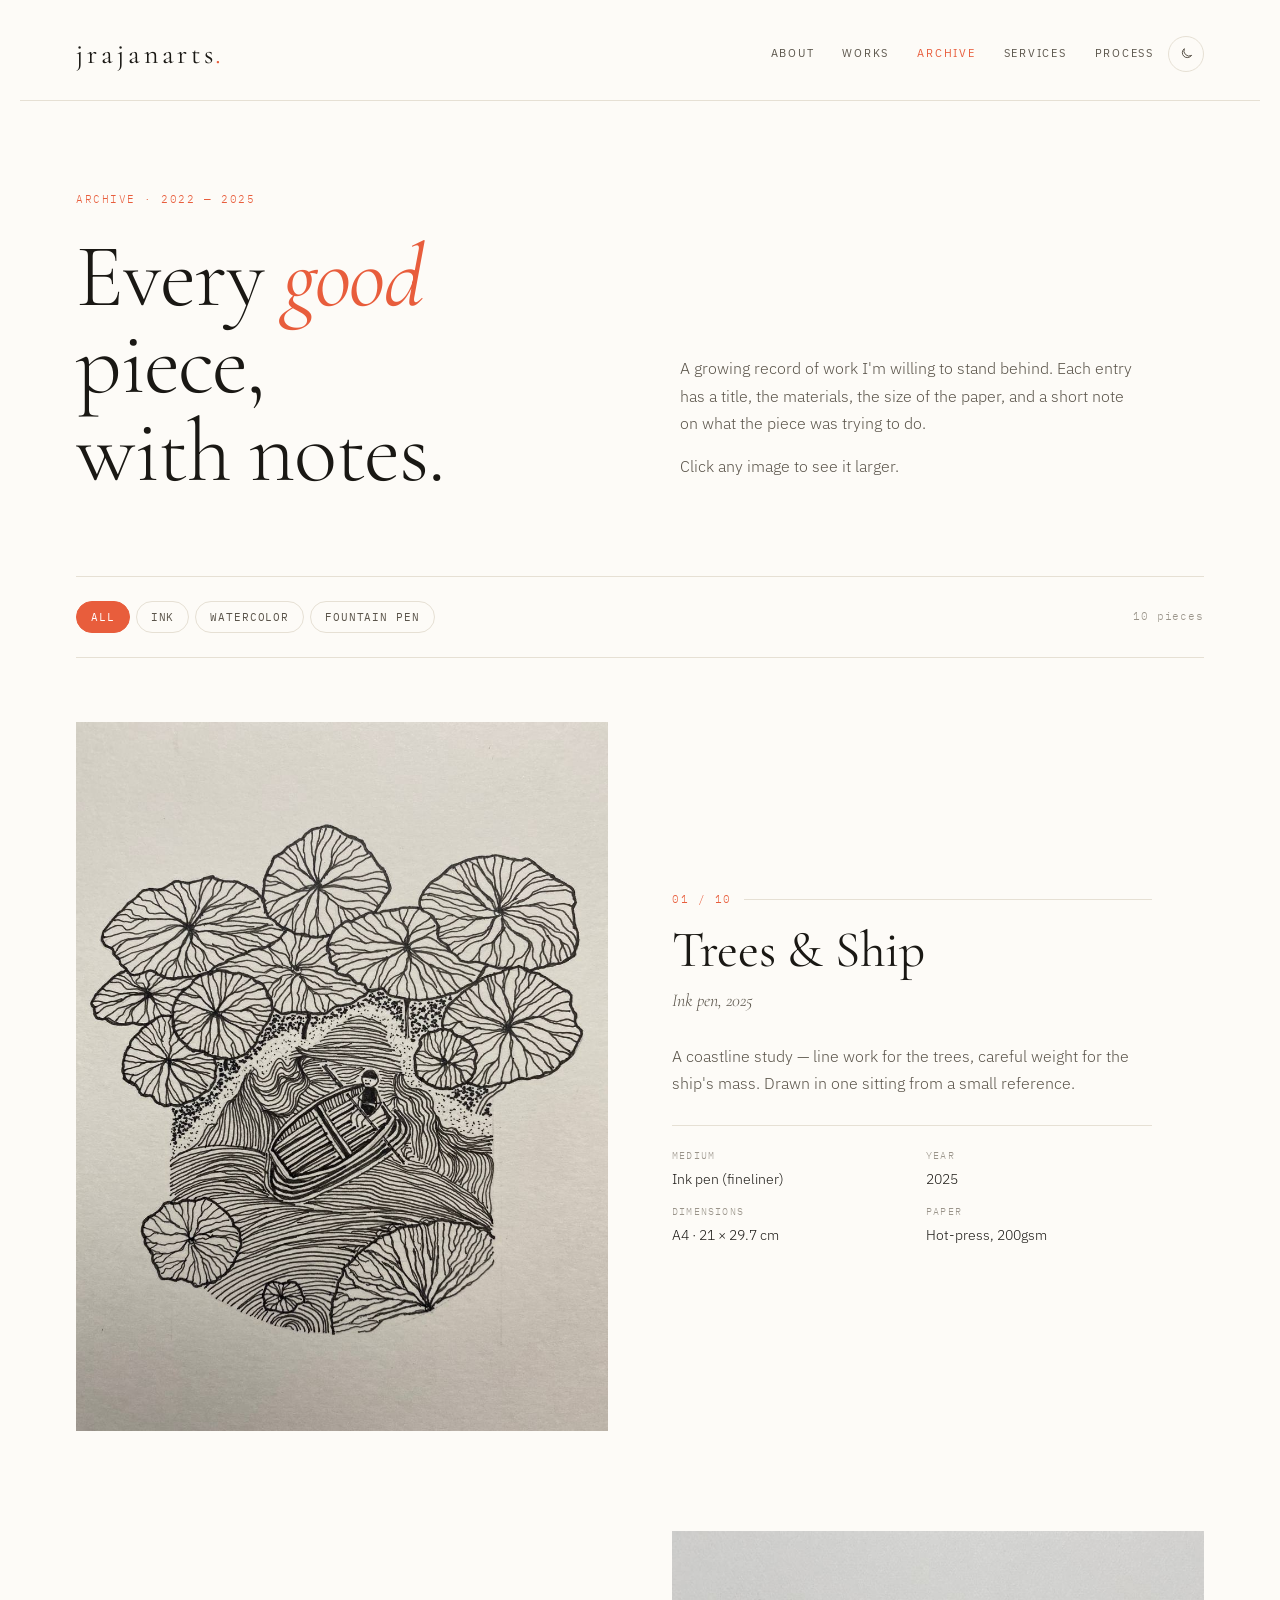
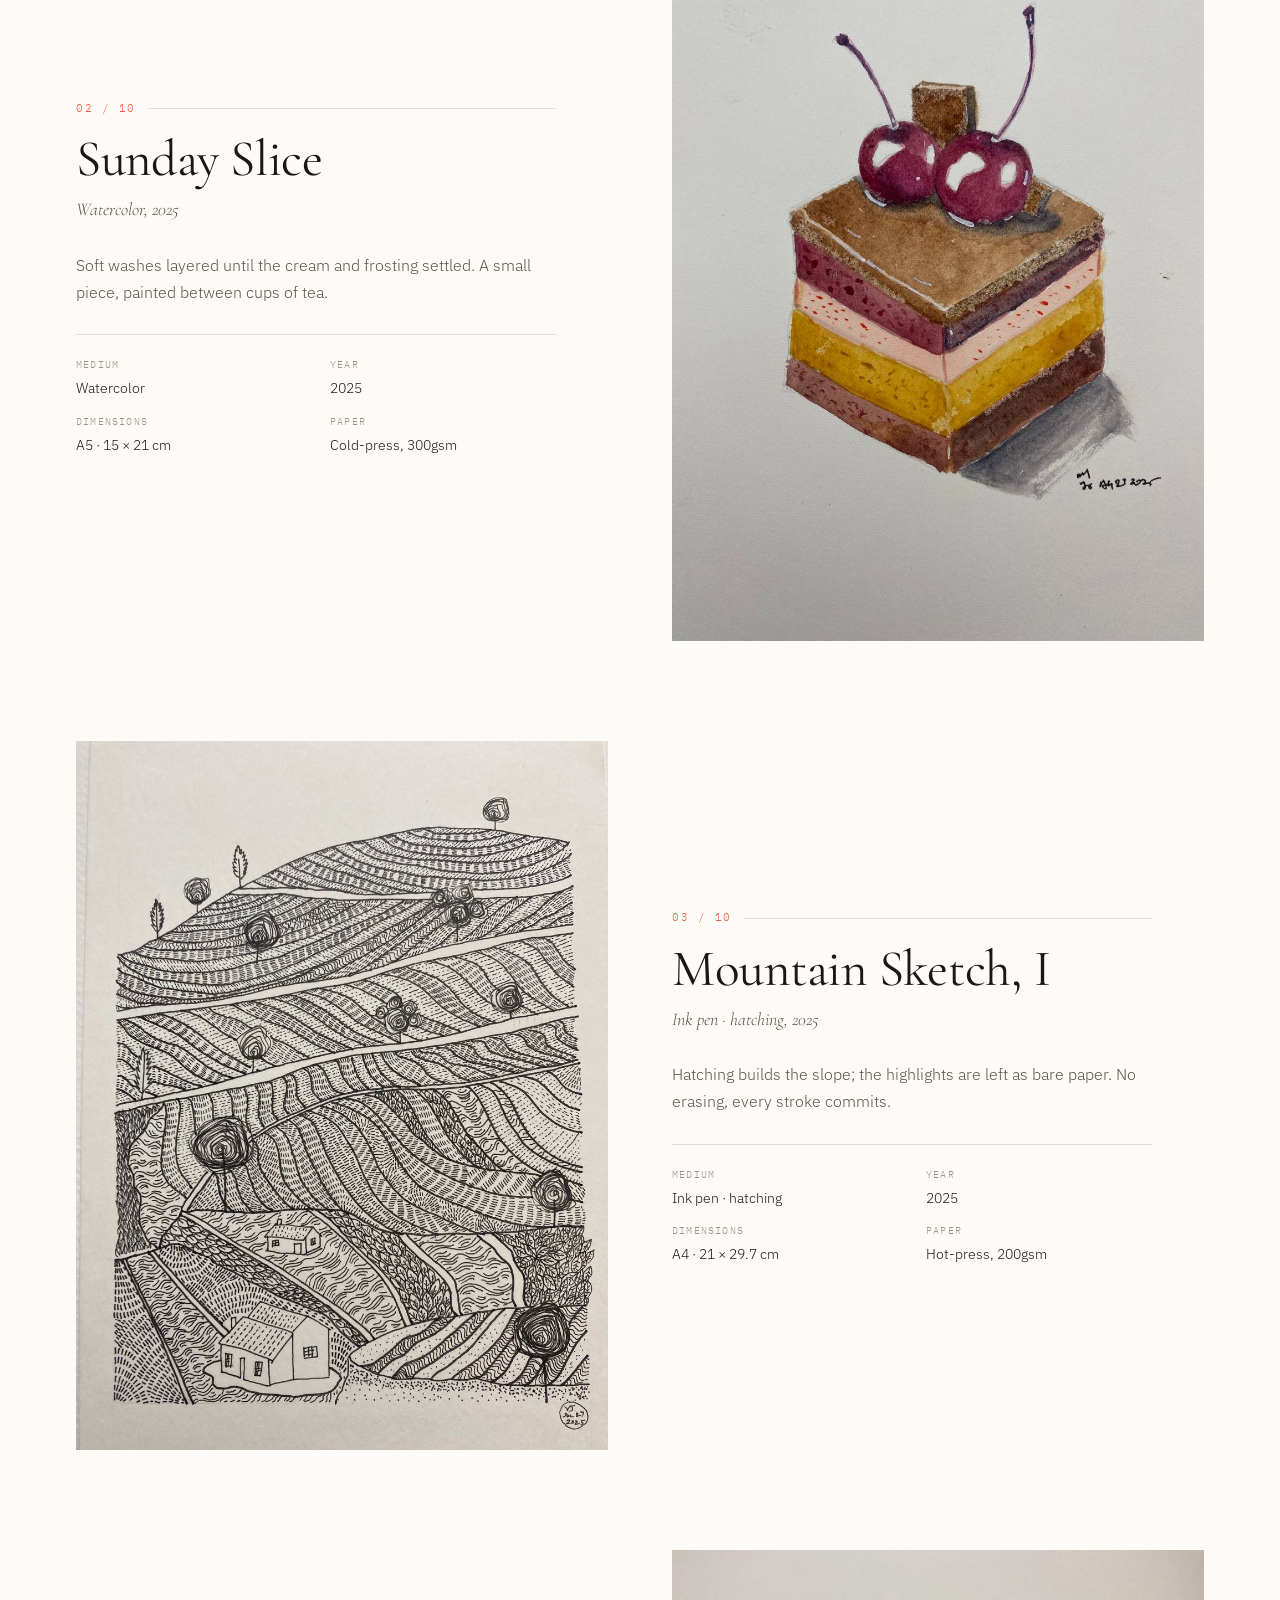
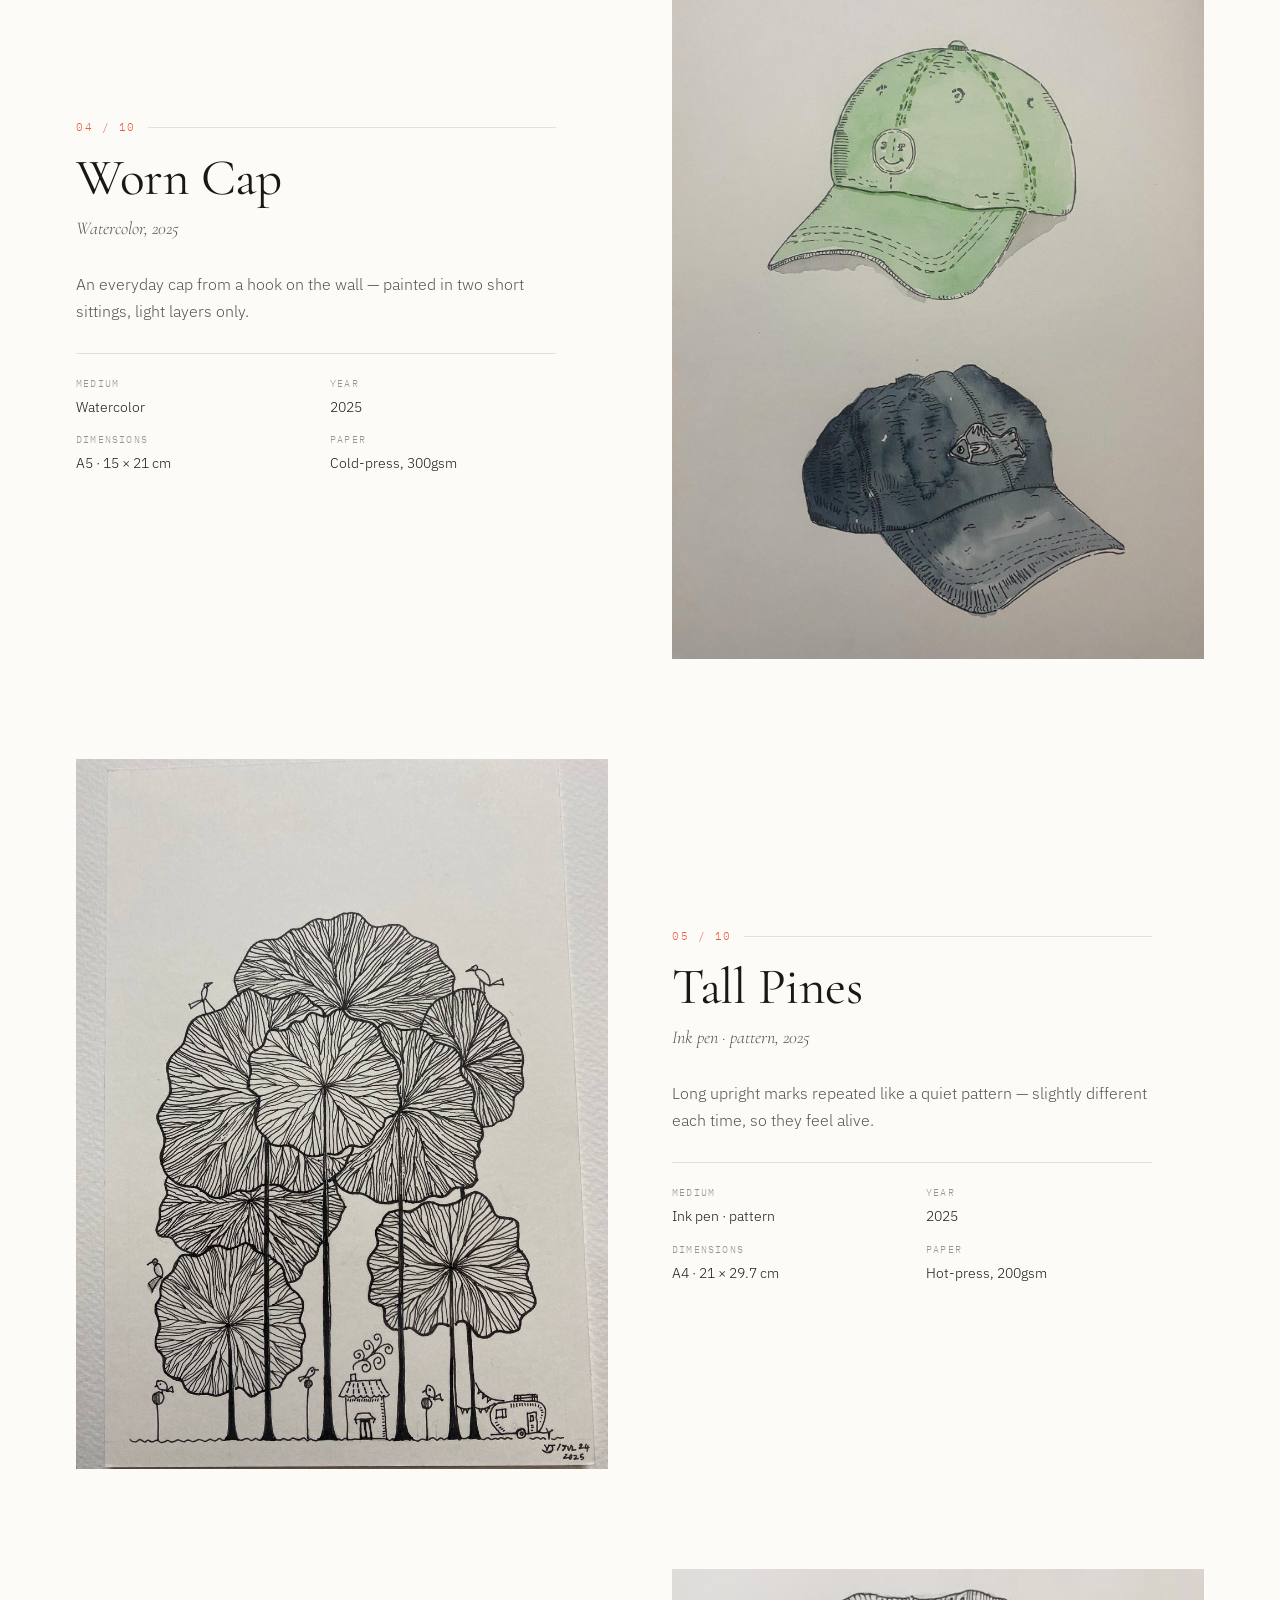
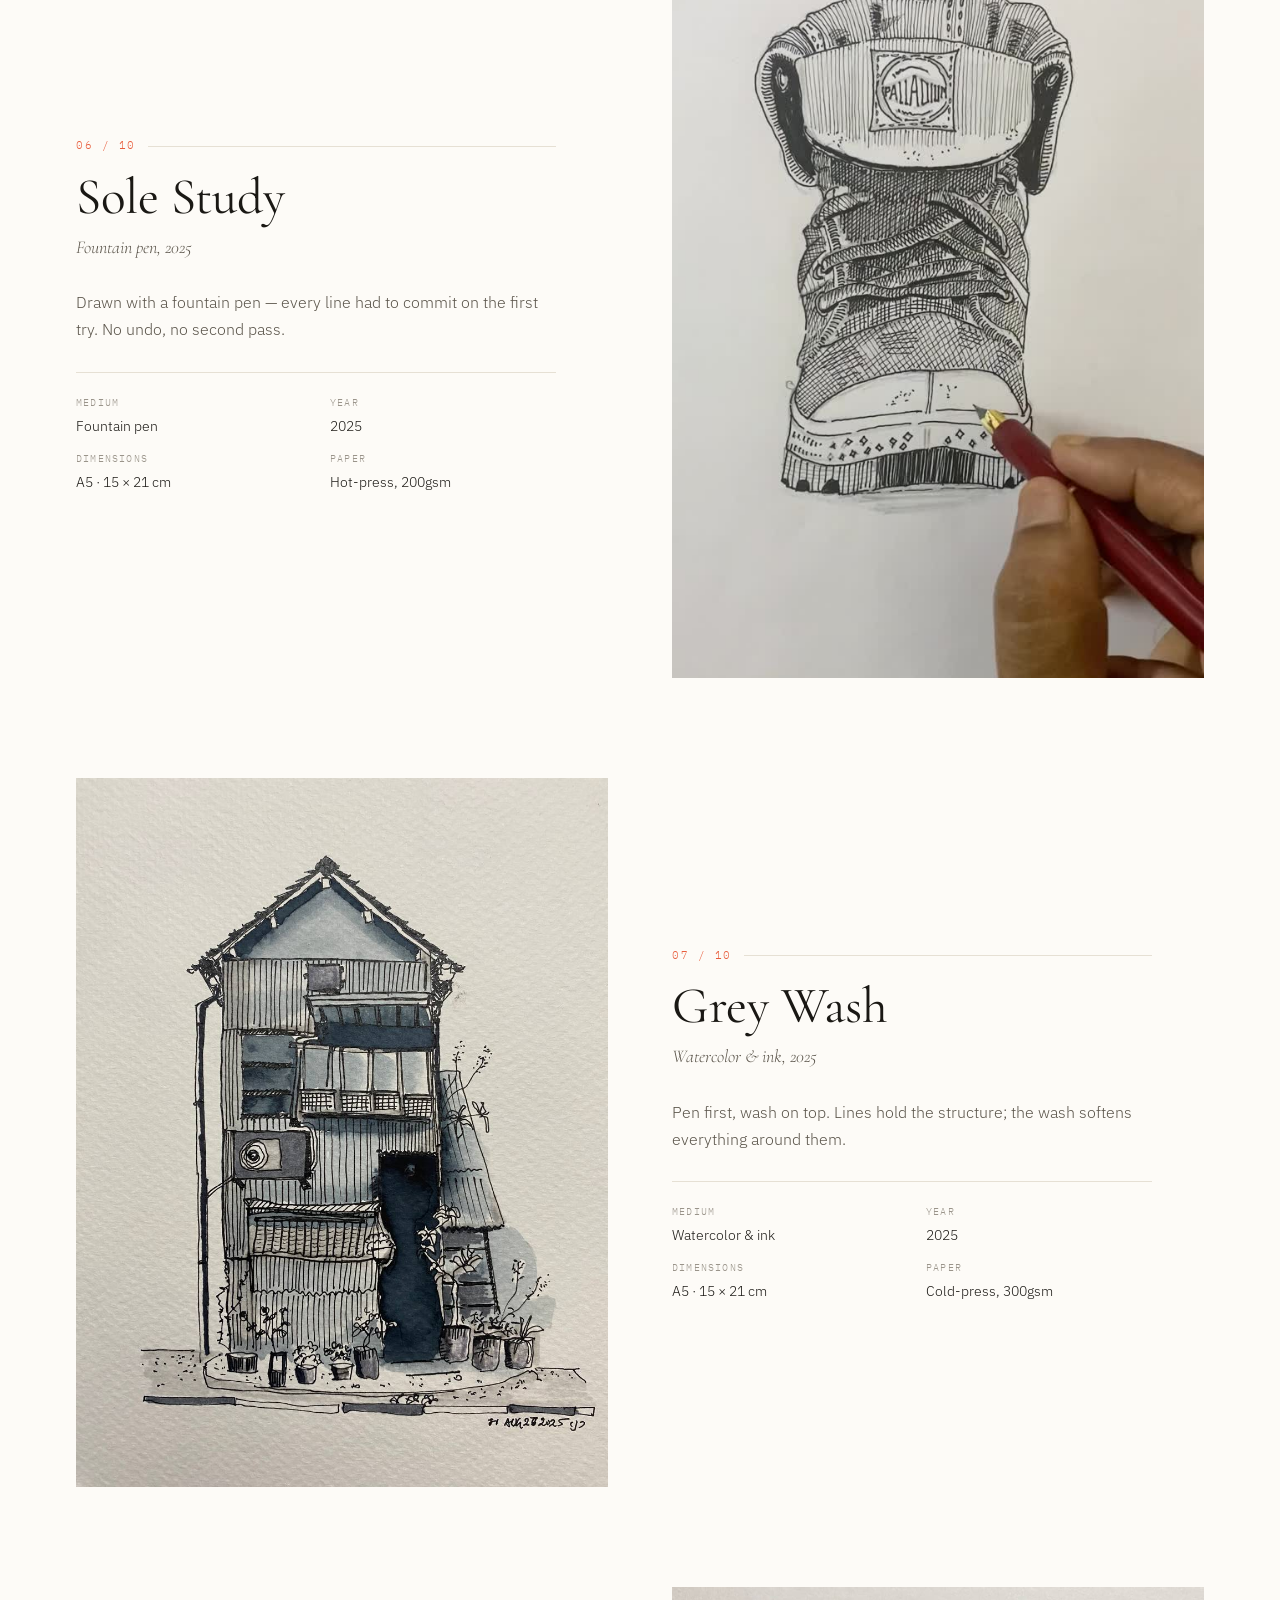
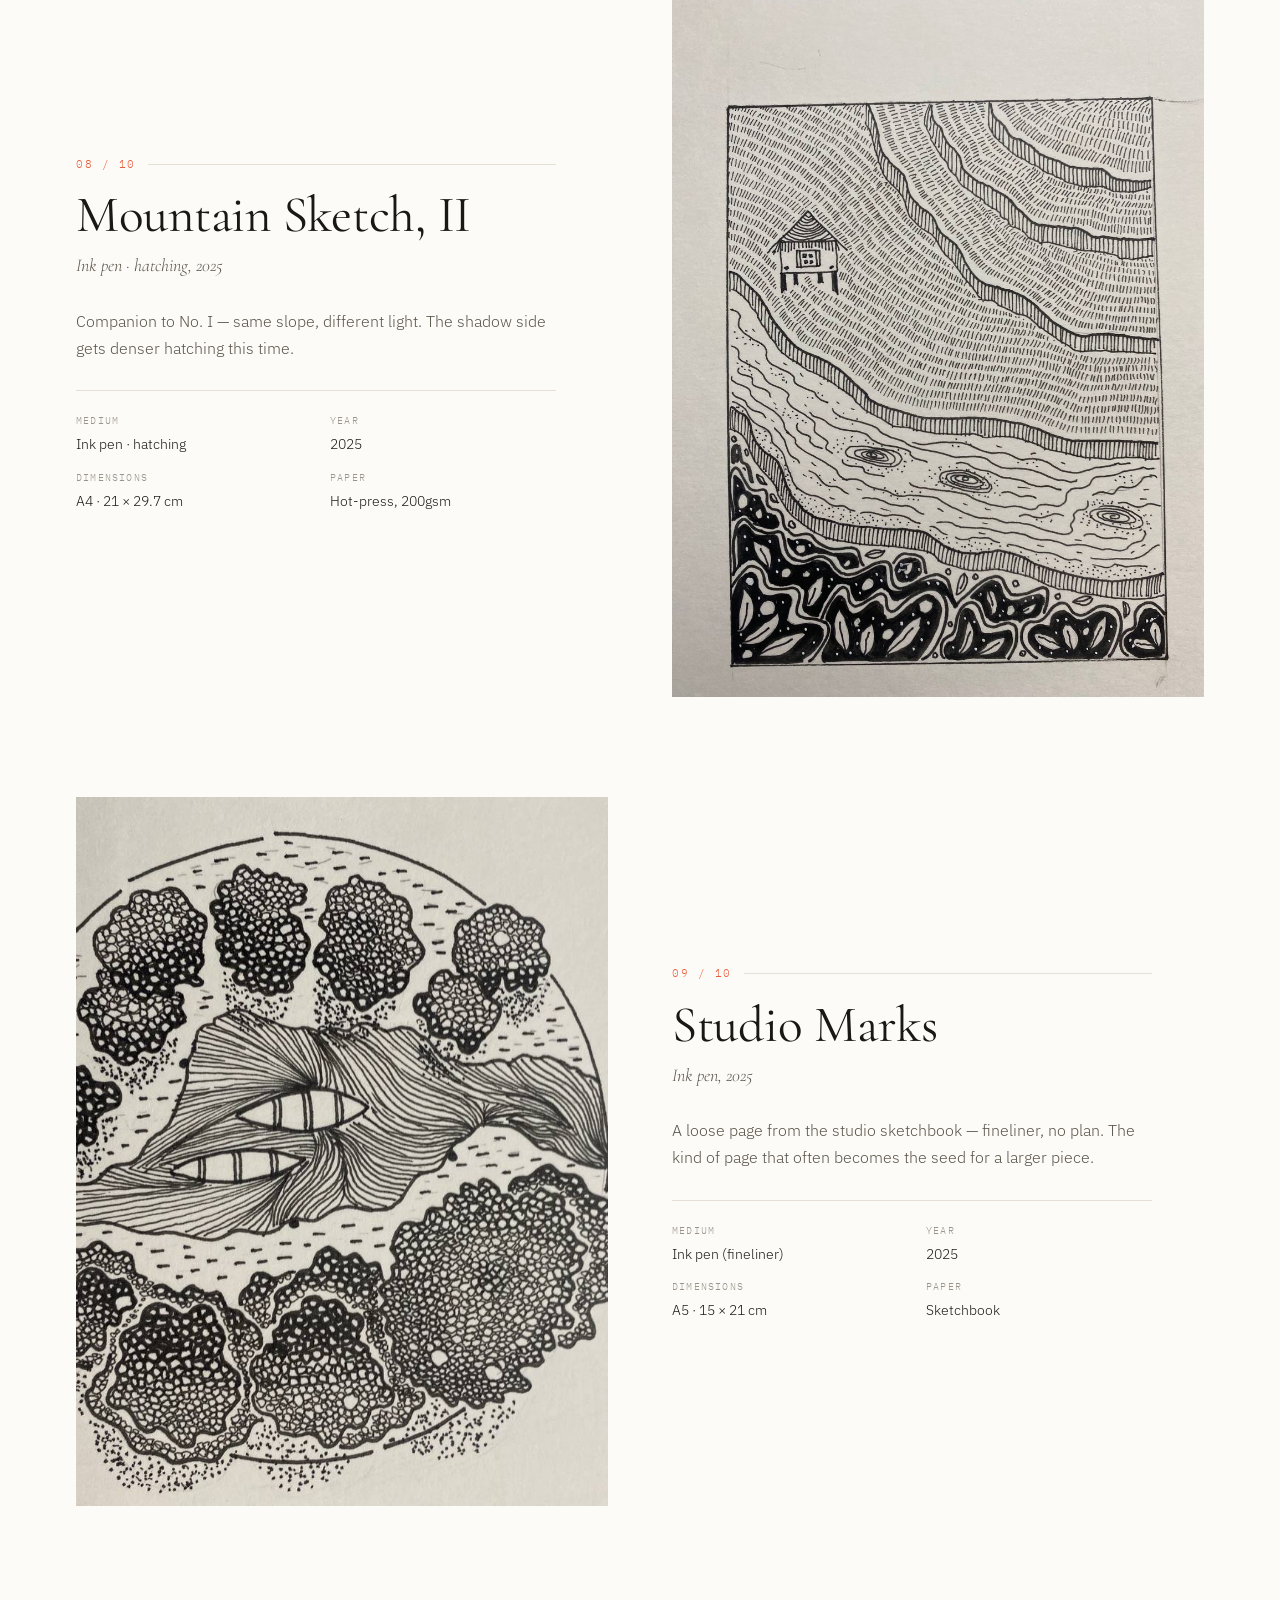
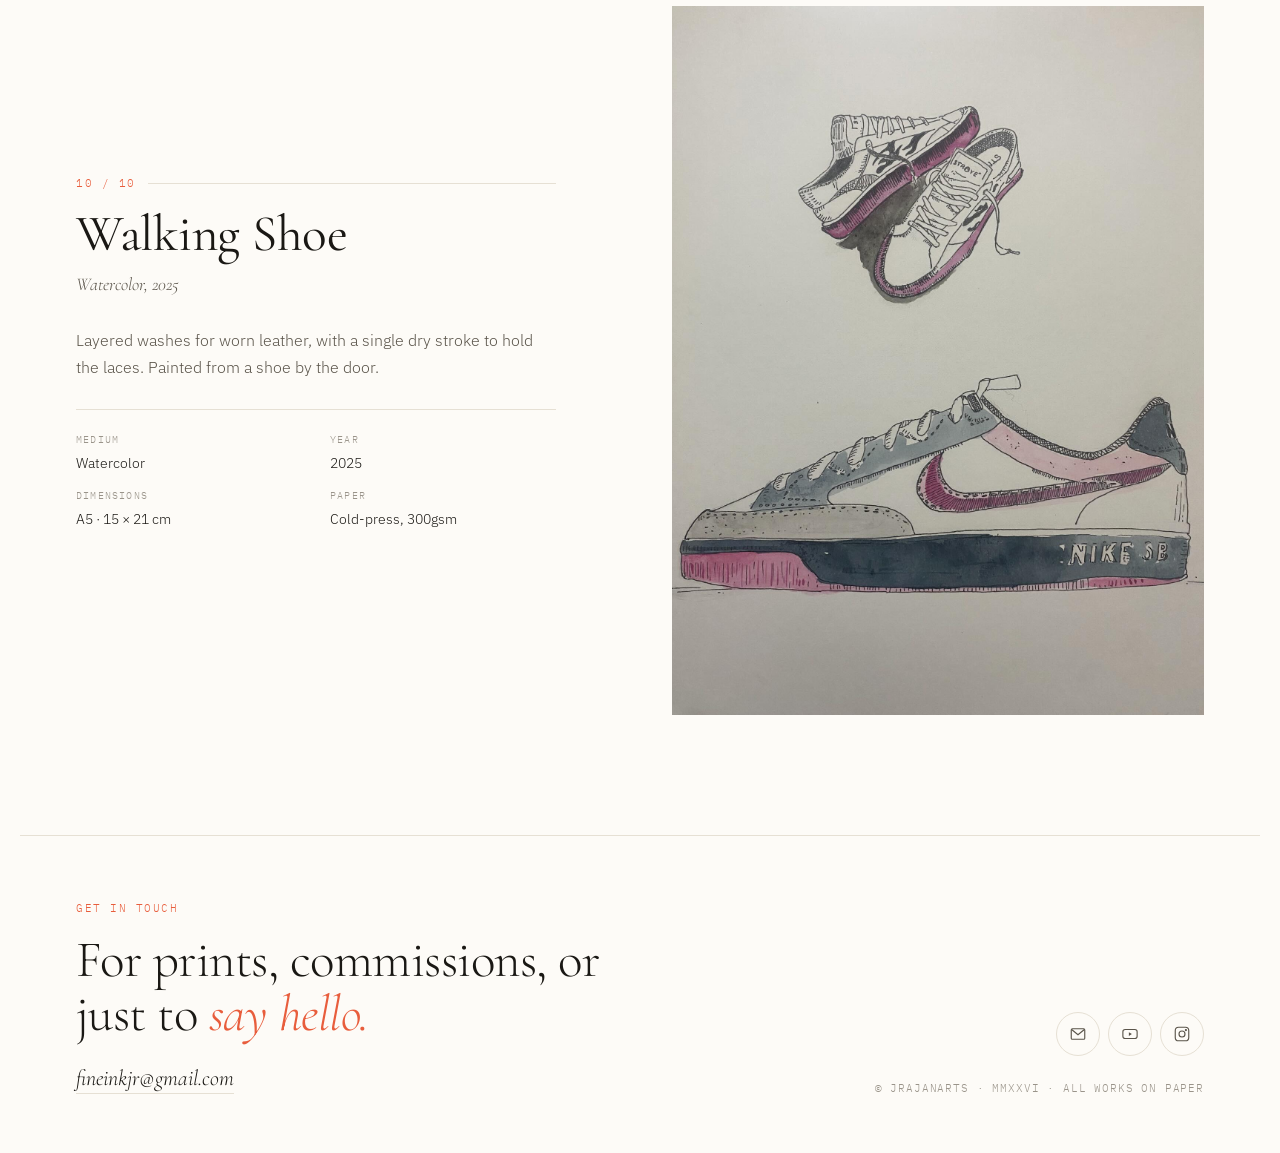
==== commit 4edb0301: "Replace placeholder gallery with real artworks Ten of jrajanarts's own pieces — fineliner, fountain " ====
--- a/archive.html
+++ b/archive.html
@@ -3,8 +3,50 @@
 <head>
 <meta charset="utf-8" />
 <meta name="viewport" content="width=device-width, initial-scale=1" />
-<title>Archive — jrajanarts</title>
-<meta name="description" content="The full archive of works on paper by jrajanarts — titles, materials, sizes and notes." />
+<title>Archive · Watercolor, Ink &amp; Pencil Drawings — jrajanarts Madurai</title>
+<meta name="description" content="Full archive of watercolor, ink pen, and pencil drawings by jrajanarts — Madurai-based artist. Titles, materials, dimensions, and personal notes for every piece." />
+<meta name="keywords" content="watercolor archive Madurai, ink drawings portfolio, pencil sketches gallery, Tamil artist portfolio, hand drawn art collection Madurai" />
+<meta name="author" content="jrajanarts" />
+<meta name="robots" content="index, follow" />
+<link rel="canonical" href="https://jrajanarts.com/archive.html" />
+
+<meta property="og:type" content="website" />
+<meta property="og:site_name" content="jrajanarts" />
+<meta property="og:title" content="Archive · Watercolor, Ink &amp; Pencil Drawings — jrajanarts" />
+<meta property="og:description" content="Full archive of watercolor, ink pen, and pencil drawings by jrajanarts — Madurai-based artist." />
+<meta property="og:url" content="https://jrajanarts.com/archive.html" />
+<meta property="og:image" content="https://jrajanarts.com/images/profile/profile.jpg" />
+<meta property="og:locale" content="en_IN" />
+
+<meta name="twitter:card" content="summary_large_image" />
+<meta name="twitter:title" content="Archive · Watercolor, Ink &amp; Pencil Drawings — jrajanarts" />
+<meta name="twitter:description" content="Full archive of watercolor, ink pen, and pencil drawings by jrajanarts — Madurai-based artist." />
+<meta name="twitter:image" content="https://jrajanarts.com/images/profile/profile.jpg" />
+
+<script type="application/ld+json">
+{
+  "@context": "https://schema.org",
+  "@type": "Person",
+  "name": "jrajanarts",
+  "url": "https://jrajanarts.com",
+  "image": "https://jrajanarts.com/images/profile/profile.jpg",
+  "jobTitle": "Artist & Art Teacher",
+  "address": {
+    "@type": "PostalAddress",
+    "addressLocality": "Madurai",
+    "addressRegion": "Tamil Nadu",
+    "addressCountry": "IN"
+  },
+  "knowsLanguage": ["Tamil", "English"],
+  "knowsAbout": ["Watercolor", "Ink pen drawing", "Pencil sketching", "Fountain pen art", "Hatching", "Pattern study"],
+  "sameAs": [
+    "https://www.youtube.com/@jrajanarts",
+    "https://www.instagram.com/jrajanarts"
+  ],
+  "email": "fineinkjr@gmail.com"
+}
+</script>
+
 <script src="theme.js"></script>
 <link rel="preconnect" href="https://fonts.googleapis.com" />
 <link rel="preconnect" href="https://fonts.gstatic.com" crossorigin />
@@ -64,228 +106,190 @@
       <button class="chip active" type="button" data-tag="All">All</button>
       <button class="chip" type="button" data-tag="Ink">Ink</button>
       <button class="chip" type="button" data-tag="Watercolor">Watercolor</button>
-      <button class="chip" type="button" data-tag="Pencil">Pencil</button>
-      <button class="chip" type="button" data-tag="Hatching">Hatching</button>
-      <button class="chip" type="button" data-tag="Pattern">Pattern</button>
-    </div>
-    <div class="filter-count">12 pieces</div>
+      <button class="chip" type="button" data-tag="Fountain pen">Fountain pen</button>
+    </div>
+    <div class="filter-count">10 pieces</div>
   </div>
 </div>
 
 <main class="archive-list wrap">
 
   <article class="entry" data-tag="Ink">
-    <button class="entry-image" type="button" data-art-index="0" aria-label="Open Morning Hatch">
-      <img src="images/artworks/crimson-horizon.jpg" alt="Morning Hatch" loading="lazy" />
-    </button>
-    <div class="entry-meta">
-      <div class="entry-num"><span>01 / 12</span></div>
-      <h2 class="entry-title">Morning Hatch</h2>
+    <button class="entry-image" type="button" data-art-index="0" aria-label="Open Trees and Ship">
+      <img src="images/artworks/fineliner-trees-ship.jpg" alt="Trees &amp; Ship — fineliner ink pen drawing on hot-press paper, 2025, by jrajanarts (Madurai)" loading="lazy" />
+    </button>
+    <div class="entry-meta">
+      <div class="entry-num"><span>01 / 10</span></div>
+      <h2 class="entry-title">Trees &amp; Ship</h2>
       <div class="entry-medium">Ink pen, 2025</div>
-      <p class="entry-note">A study made over three mornings — short, deliberate strokes laid in one direction, then crossed. The light shifts the longer you sit with it.</p>
-      <dl class="entry-specs">
-        <div><dt>Medium</dt><dd>Ink pen</dd></div>
-        <div><dt>Year</dt><dd>2025</dd></div>
-        <div><dt>Dimensions</dt><dd>21 × 29.7 cm</dd></div>
-        <div><dt>Paper</dt><dd>Hot-press cotton, 300gsm</dd></div>
+      <p class="entry-note">A coastline study — line work for the trees, careful weight for the ship's mass. Drawn in one sitting from a small reference.</p>
+      <dl class="entry-specs">
+        <div><dt>Medium</dt><dd>Ink pen (fineliner)</dd></div>
+        <div><dt>Year</dt><dd>2025</dd></div>
+        <div><dt>Dimensions</dt><dd>A4 · 21 × 29.7 cm</dd></div>
+        <div><dt>Paper</dt><dd>Hot-press, 200gsm</dd></div>
       </dl>
     </div>
   </article>
 
   <article class="entry flip" data-tag="Watercolor">
-    <button class="entry-image" type="button" data-art-index="1" aria-label="Open Quiet River">
-      <img src="images/artworks/digital-bloom.jpg" alt="Quiet River" loading="lazy" />
-    </button>
-    <div class="entry-meta">
-      <div class="entry-num"><span>02 / 12</span></div>
-      <h2 class="entry-title">Quiet River</h2>
+    <button class="entry-image" type="button" data-art-index="1" aria-label="Open Sunday Slice">
+      <img src="images/artworks/watercolor-cake.jpg" alt="Sunday Slice — watercolor painting of cake on cold-press paper, 2025, by jrajanarts (Madurai)" loading="lazy" />
+    </button>
+    <div class="entry-meta">
+      <div class="entry-num"><span>02 / 10</span></div>
+      <h2 class="entry-title">Sunday Slice</h2>
       <div class="entry-medium">Watercolor, 2025</div>
-      <p class="entry-note">One wet wash, no second pass. The pigment did most of the thinking; I just held the paper at the right angle.</p>
+      <p class="entry-note">Soft washes layered until the cream and frosting settled. A small piece, painted between cups of tea.</p>
       <dl class="entry-specs">
         <div><dt>Medium</dt><dd>Watercolor</dd></div>
         <div><dt>Year</dt><dd>2025</dd></div>
-        <div><dt>Dimensions</dt><dd>24 × 32 cm</dd></div>
-        <div><dt>Paper</dt><dd>Arches cold-press, 300gsm</dd></div>
-      </dl>
-    </div>
-  </article>
-
-  <article class="entry" data-tag="Pencil">
-    <button class="entry-image" type="button" data-art-index="2" aria-label="Open Reading Hands">
-      <img src="images/artworks/etched-echoes.jpg" alt="Reading Hands" loading="lazy" />
-    </button>
-    <div class="entry-meta">
-      <div class="entry-num"><span>03 / 12</span></div>
-      <h2 class="entry-title">Reading Hands</h2>
-      <div class="entry-medium">Pencil, 2024</div>
-      <p class="entry-note">Drawn from observation — my own hand resting on a book. Two grades of graphite, lots of erasing.</p>
-      <dl class="entry-specs">
-        <div><dt>Medium</dt><dd>Pencil</dd></div>
-        <div><dt>Year</dt><dd>2024</dd></div>
-        <div><dt>Dimensions</dt><dd>18 × 24 cm</dd></div>
-        <div><dt>Paper</dt><dd>Cartridge, smooth</dd></div>
-      </dl>
-    </div>
-  </article>
-
-  <article class="entry flip" data-tag="Hatching">
-    <button class="entry-image" type="button" data-art-index="3" aria-label="Open Cross-hatch Study I">
-      <img src="images/artworks/fractured-light.jpg" alt="Cross-hatch Study I" loading="lazy" />
-    </button>
-    <div class="entry-meta">
-      <div class="entry-num"><span>04 / 12</span></div>
-      <h2 class="entry-title">Cross-hatch Study I</h2>
-      <div class="entry-medium">Hatching · ink, 2024</div>
-      <p class="entry-note">A formal exercise in tonal range using only a 0.3 fineliner. The darkest passages are six layers deep.</p>
-      <dl class="entry-specs">
-        <div><dt>Medium</dt><dd>Hatching · ink</dd></div>
-        <div><dt>Year</dt><dd>2024</dd></div>
-        <div><dt>Dimensions</dt><dd>21 × 29.7 cm</dd></div>
-        <div><dt>Paper</dt><dd>Bristol board, smooth</dd></div>
-      </dl>
-    </div>
-  </article>
-
-  <article class="entry" data-tag="Pattern">
-    <button class="entry-image" type="button" data-art-index="4" aria-label="Open Pattern, Repeated">
-      <img src="images/artworks/neon-decay.jpg" alt="Pattern, Repeated" loading="lazy" />
-    </button>
-    <div class="entry-meta">
-      <div class="entry-num"><span>05 / 12</span></div>
-      <h2 class="entry-title">Pattern, Repeated</h2>
-      <div class="entry-medium">Pattern study, 2024</div>
-      <p class="entry-note">A small motif repeated until it stopped being a motif. Drawn in a single sitting after dinner.</p>
-      <dl class="entry-specs">
-        <div><dt>Medium</dt><dd>Pattern study</dd></div>
-        <div><dt>Year</dt><dd>2024</dd></div>
-        <div><dt>Dimensions</dt><dd>20 × 20 cm</dd></div>
+        <div><dt>Dimensions</dt><dd>A5 · 15 × 21 cm</dd></div>
+        <div><dt>Paper</dt><dd>Cold-press, 300gsm</dd></div>
+      </dl>
+    </div>
+  </article>
+
+  <article class="entry" data-tag="Ink">
+    <button class="entry-image" type="button" data-art-index="2" aria-label="Open Mountain Sketch One">
+      <img src="images/artworks/fineliner-mountain1.jpg" alt="Mountain Sketch, I — fineliner ink hatching on hot-press paper, 2025, by jrajanarts (Madurai)" loading="lazy" />
+    </button>
+    <div class="entry-meta">
+      <div class="entry-num"><span>03 / 10</span></div>
+      <h2 class="entry-title">Mountain Sketch, I</h2>
+      <div class="entry-medium">Ink pen · hatching, 2025</div>
+      <p class="entry-note">Hatching builds the slope; the highlights are left as bare paper. No erasing, every stroke commits.</p>
+      <dl class="entry-specs">
+        <div><dt>Medium</dt><dd>Ink pen · hatching</dd></div>
+        <div><dt>Year</dt><dd>2025</dd></div>
+        <div><dt>Dimensions</dt><dd>A4 · 21 × 29.7 cm</dd></div>
         <div><dt>Paper</dt><dd>Hot-press, 200gsm</dd></div>
       </dl>
     </div>
   </article>
 
   <article class="entry flip" data-tag="Watercolor">
-    <button class="entry-image" type="button" data-art-index="5" aria-label="Open Afternoon Wash">
-      <img src="images/artworks/nocturne-in-grey.jpg" alt="Afternoon Wash" loading="lazy" />
-    </button>
-    <div class="entry-meta">
-      <div class="entry-num"><span>06 / 12</span></div>
-      <h2 class="entry-title">Afternoon Wash</h2>
-      <div class="entry-medium">Watercolor, 2024</div>
-      <p class="entry-note">A test of staying loose. I gave myself twelve minutes and stopped when the timer went off.</p>
+    <button class="entry-image" type="button" data-art-index="3" aria-label="Open Worn Cap">
+      <img src="images/artworks/watercolor-cap.jpg" alt="Worn Cap — watercolor study of a cap on cold-press paper, 2025, by jrajanarts (Madurai)" loading="lazy" />
+    </button>
+    <div class="entry-meta">
+      <div class="entry-num"><span>04 / 10</span></div>
+      <h2 class="entry-title">Worn Cap</h2>
+      <div class="entry-medium">Watercolor, 2025</div>
+      <p class="entry-note">An everyday cap from a hook on the wall — painted in two short sittings, light layers only.</p>
       <dl class="entry-specs">
         <div><dt>Medium</dt><dd>Watercolor</dd></div>
-        <div><dt>Year</dt><dd>2024</dd></div>
-        <div><dt>Dimensions</dt><dd>24 × 32 cm</dd></div>
-        <div><dt>Paper</dt><dd>Arches cold-press, 300gsm</dd></div>
-      </dl>
-    </div>
-  </article>
-
-  <article class="entry" data-tag="Pencil">
-    <button class="entry-image" type="button" data-art-index="6" aria-label="Open Folded Linen">
-      <img src="images/artworks/rust-and-memory.jpg" alt="Folded Linen" loading="lazy" />
-    </button>
-    <div class="entry-meta">
-      <div class="entry-num"><span>07 / 12</span></div>
-      <h2 class="entry-title">Folded Linen</h2>
-      <div class="entry-medium">Pencil, 2023</div>
-      <p class="entry-note">Cloth on the studio chair. Pencil studies of fabric never end — there is always one more fold.</p>
-      <dl class="entry-specs">
-        <div><dt>Medium</dt><dd>Pencil</dd></div>
-        <div><dt>Year</dt><dd>2023</dd></div>
-        <div><dt>Dimensions</dt><dd>21 × 29.7 cm</dd></div>
-        <div><dt>Paper</dt><dd>Cartridge, smooth</dd></div>
-      </dl>
-    </div>
-  </article>
-
-  <article class="entry flip" data-tag="Hatching">
-    <button class="entry-image" type="button" data-art-index="7" aria-label="Open Hatching No. 4">
-      <img src="images/artworks/silent-figure.jpg" alt="Hatching No. 4" loading="lazy" />
-    </button>
-    <div class="entry-meta">
-      <div class="entry-num"><span>08 / 12</span></div>
-      <h2 class="entry-title">Hatching No. 4</h2>
-      <div class="entry-medium">Ink pen · hatching, 2023</div>
-      <p class="entry-note">Smaller than it wants to be. A miniature where every stroke is visible at reading distance.</p>
+        <div><dt>Year</dt><dd>2025</dd></div>
+        <div><dt>Dimensions</dt><dd>A5 · 15 × 21 cm</dd></div>
+        <div><dt>Paper</dt><dd>Cold-press, 300gsm</dd></div>
+      </dl>
+    </div>
+  </article>
+
+  <article class="entry" data-tag="Ink">
+    <button class="entry-image" type="button" data-art-index="4" aria-label="Open Tall Pines">
+      <img src="images/artworks/fineliner-longtrees.jpg" alt="Tall Pines — fineliner ink pen pattern study on hot-press paper, 2025, by jrajanarts (Madurai)" loading="lazy" />
+    </button>
+    <div class="entry-meta">
+      <div class="entry-num"><span>05 / 10</span></div>
+      <h2 class="entry-title">Tall Pines</h2>
+      <div class="entry-medium">Ink pen · pattern, 2025</div>
+      <p class="entry-note">Long upright marks repeated like a quiet pattern — slightly different each time, so they feel alive.</p>
+      <dl class="entry-specs">
+        <div><dt>Medium</dt><dd>Ink pen · pattern</dd></div>
+        <div><dt>Year</dt><dd>2025</dd></div>
+        <div><dt>Dimensions</dt><dd>A4 · 21 × 29.7 cm</dd></div>
+        <div><dt>Paper</dt><dd>Hot-press, 200gsm</dd></div>
+      </dl>
+    </div>
+  </article>
+
+  <article class="entry flip" data-tag="Fountain pen">
+    <button class="entry-image" type="button" data-art-index="5" aria-label="Open Sole Study">
+      <img src="images/artworks/fountainpen-shoe.jpg" alt="Sole Study — fountain pen drawing of a shoe on hot-press paper, 2025, by jrajanarts (Madurai)" loading="lazy" />
+    </button>
+    <div class="entry-meta">
+      <div class="entry-num"><span>06 / 10</span></div>
+      <h2 class="entry-title">Sole Study</h2>
+      <div class="entry-medium">Fountain pen, 2025</div>
+      <p class="entry-note">Drawn with a fountain pen — every line had to commit on the first try. No undo, no second pass.</p>
+      <dl class="entry-specs">
+        <div><dt>Medium</dt><dd>Fountain pen</dd></div>
+        <div><dt>Year</dt><dd>2025</dd></div>
+        <div><dt>Dimensions</dt><dd>A5 · 15 × 21 cm</dd></div>
+        <div><dt>Paper</dt><dd>Hot-press, 200gsm</dd></div>
+      </dl>
+    </div>
+  </article>
+
+  <article class="entry" data-tag="Watercolor">
+    <button class="entry-image" type="button" data-art-index="6" aria-label="Open Grey Wash">
+      <img src="images/artworks/watercolor_grey_ink.jpg" alt="Grey Wash — watercolor over fineliner ink line work on cold-press paper, 2025, by jrajanarts (Madurai)" loading="lazy" />
+    </button>
+    <div class="entry-meta">
+      <div class="entry-num"><span>07 / 10</span></div>
+      <h2 class="entry-title">Grey Wash</h2>
+      <div class="entry-medium">Watercolor &amp; ink, 2025</div>
+      <p class="entry-note">Pen first, wash on top. Lines hold the structure; the wash softens everything around them.</p>
+      <dl class="entry-specs">
+        <div><dt>Medium</dt><dd>Watercolor &amp; ink</dd></div>
+        <div><dt>Year</dt><dd>2025</dd></div>
+        <div><dt>Dimensions</dt><dd>A5 · 15 × 21 cm</dd></div>
+        <div><dt>Paper</dt><dd>Cold-press, 300gsm</dd></div>
+      </dl>
+    </div>
+  </article>
+
+  <article class="entry flip" data-tag="Ink">
+    <button class="entry-image" type="button" data-art-index="7" aria-label="Open Mountain Sketch Two">
+      <img src="images/artworks/fineliner-mountain2.jpg" alt="Mountain Sketch, II — fineliner ink hatching on hot-press paper, 2025, by jrajanarts (Madurai)" loading="lazy" />
+    </button>
+    <div class="entry-meta">
+      <div class="entry-num"><span>08 / 10</span></div>
+      <h2 class="entry-title">Mountain Sketch, II</h2>
+      <div class="entry-medium">Ink pen · hatching, 2025</div>
+      <p class="entry-note">Companion to No. I — same slope, different light. The shadow side gets denser hatching this time.</p>
       <dl class="entry-specs">
         <div><dt>Medium</dt><dd>Ink pen · hatching</dd></div>
-        <div><dt>Year</dt><dd>2023</dd></div>
-        <div><dt>Dimensions</dt><dd>15 × 21 cm</dd></div>
-        <div><dt>Paper</dt><dd>Bristol board, smooth</dd></div>
-      </dl>
-    </div>
-  </article>
-
-  <article class="entry" data-tag="Pattern">
-    <button class="entry-image" type="button" data-art-index="8" aria-label="Open Lattice">
-      <img src="images/artworks/terra-forma.jpg" alt="Lattice" loading="lazy" />
-    </button>
-    <div class="entry-meta">
-      <div class="entry-num"><span>09 / 12</span></div>
-      <h2 class="entry-title">Lattice</h2>
-      <div class="entry-medium">Pattern · ink, 2023</div>
-      <p class="entry-note">Built around a single grid, then broken in three places. Finding where to break it took longer than drawing it.</p>
-      <dl class="entry-specs">
-        <div><dt>Medium</dt><dd>Pattern · ink</dd></div>
-        <div><dt>Year</dt><dd>2023</dd></div>
-        <div><dt>Dimensions</dt><dd>21 × 21 cm</dd></div>
-        <div><dt>Paper</dt><dd>Hot-press, 200gsm</dd></div>
+        <div><dt>Year</dt><dd>2025</dd></div>
+        <div><dt>Dimensions</dt><dd>A4 · 21 × 29.7 cm</dd></div>
+        <div><dt>Paper</dt><dd>Hot-press, 200gsm</dd></div>
+      </dl>
+    </div>
+  </article>
+
+  <article class="entry" data-tag="Ink">
+    <button class="entry-image" type="button" data-art-index="8" aria-label="Open Studio Marks">
+      <img src="images/artworks/Fineliner-drawing.jpg" alt="Studio Marks — loose fineliner ink drawing on sketchbook paper, 2025, by jrajanarts (Madurai)" loading="lazy" />
+    </button>
+    <div class="entry-meta">
+      <div class="entry-num"><span>09 / 10</span></div>
+      <h2 class="entry-title">Studio Marks</h2>
+      <div class="entry-medium">Ink pen, 2025</div>
+      <p class="entry-note">A loose page from the studio sketchbook — fineliner, no plan. The kind of page that often becomes the seed for a larger piece.</p>
+      <dl class="entry-specs">
+        <div><dt>Medium</dt><dd>Ink pen (fineliner)</dd></div>
+        <div><dt>Year</dt><dd>2025</dd></div>
+        <div><dt>Dimensions</dt><dd>A5 · 15 × 21 cm</dd></div>
+        <div><dt>Paper</dt><dd>Sketchbook</dd></div>
       </dl>
     </div>
   </article>
 
   <article class="entry flip" data-tag="Watercolor">
-    <button class="entry-image" type="button" data-art-index="9" aria-label="Open Window, Late">
-      <img src="images/artworks/urban-fragments.jpg" alt="Window, Late" loading="lazy" />
-    </button>
-    <div class="entry-meta">
-      <div class="entry-num"><span>10 / 12</span></div>
-      <h2 class="entry-title">Window, Late</h2>
-      <div class="entry-medium">Watercolor, 2023</div>
-      <p class="entry-note">A view from the desk after sundown. Two pigments only — burnt sienna, ultramarine — mixed wet on paper.</p>
+    <button class="entry-image" type="button" data-art-index="9" aria-label="Open Walking Shoe">
+      <img src="images/artworks/watercolor-shoe.jpg" alt="Walking Shoe — watercolor study of a shoe on cold-press paper, 2025, by jrajanarts (Madurai)" loading="lazy" />
+    </button>
+    <div class="entry-meta">
+      <div class="entry-num"><span>10 / 10</span></div>
+      <h2 class="entry-title">Walking Shoe</h2>
+      <div class="entry-medium">Watercolor, 2025</div>
+      <p class="entry-note">Layered washes for worn leather, with a single dry stroke to hold the laces. Painted from a shoe by the door.</p>
       <dl class="entry-specs">
         <div><dt>Medium</dt><dd>Watercolor</dd></div>
-        <div><dt>Year</dt><dd>2023</dd></div>
-        <div><dt>Dimensions</dt><dd>24 × 32 cm</dd></div>
-        <div><dt>Paper</dt><dd>Arches cold-press, 300gsm</dd></div>
-      </dl>
-    </div>
-  </article>
-
-  <article class="entry" data-tag="Hatching">
-    <button class="entry-image" type="button" data-art-index="10" aria-label="Open Hatching No. 5">
-      <img src="images/artworks/void-sculpture.jpg" alt="Hatching No. 5" loading="lazy" />
-    </button>
-    <div class="entry-meta">
-      <div class="entry-num"><span>11 / 12</span></div>
-      <h2 class="entry-title">Hatching No. 5</h2>
-      <div class="entry-medium">Ink pen · hatching, 2023</div>
-      <p class="entry-note">A companion to No. 4 — same paper, same pen, opposite mood. Made the following evening.</p>
-      <dl class="entry-specs">
-        <div><dt>Medium</dt><dd>Ink pen · hatching</dd></div>
-        <div><dt>Year</dt><dd>2023</dd></div>
-        <div><dt>Dimensions</dt><dd>15 × 21 cm</dd></div>
-        <div><dt>Paper</dt><dd>Bristol board, smooth</dd></div>
-      </dl>
-    </div>
-  </article>
-
-  <article class="entry flip" data-tag="Watercolor">
-    <button class="entry-image" type="button" data-art-index="11" aria-label="Open River, again">
-      <img src="images/artworks/wire-portrait.jpg" alt="River, again" loading="lazy" />
-    </button>
-    <div class="entry-meta">
-      <div class="entry-num"><span>12 / 12</span></div>
-      <h2 class="entry-title">River, again</h2>
-      <div class="entry-medium">Watercolor, 2022</div>
-      <p class="entry-note">Painted from memory of a place I keep returning to. Each version lets in slightly more sky.</p>
-      <dl class="entry-specs">
-        <div><dt>Medium</dt><dd>Watercolor</dd></div>
-        <div><dt>Year</dt><dd>2022</dd></div>
-        <div><dt>Dimensions</dt><dd>24 × 32 cm</dd></div>
-        <div><dt>Paper</dt><dd>Arches cold-press, 300gsm</dd></div>
+        <div><dt>Year</dt><dd>2025</dd></div>
+        <div><dt>Dimensions</dt><dd>A5 · 15 × 21 cm</dd></div>
+        <div><dt>Paper</dt><dd>Cold-press, 300gsm</dd></div>
       </dl>
     </div>
   </article>
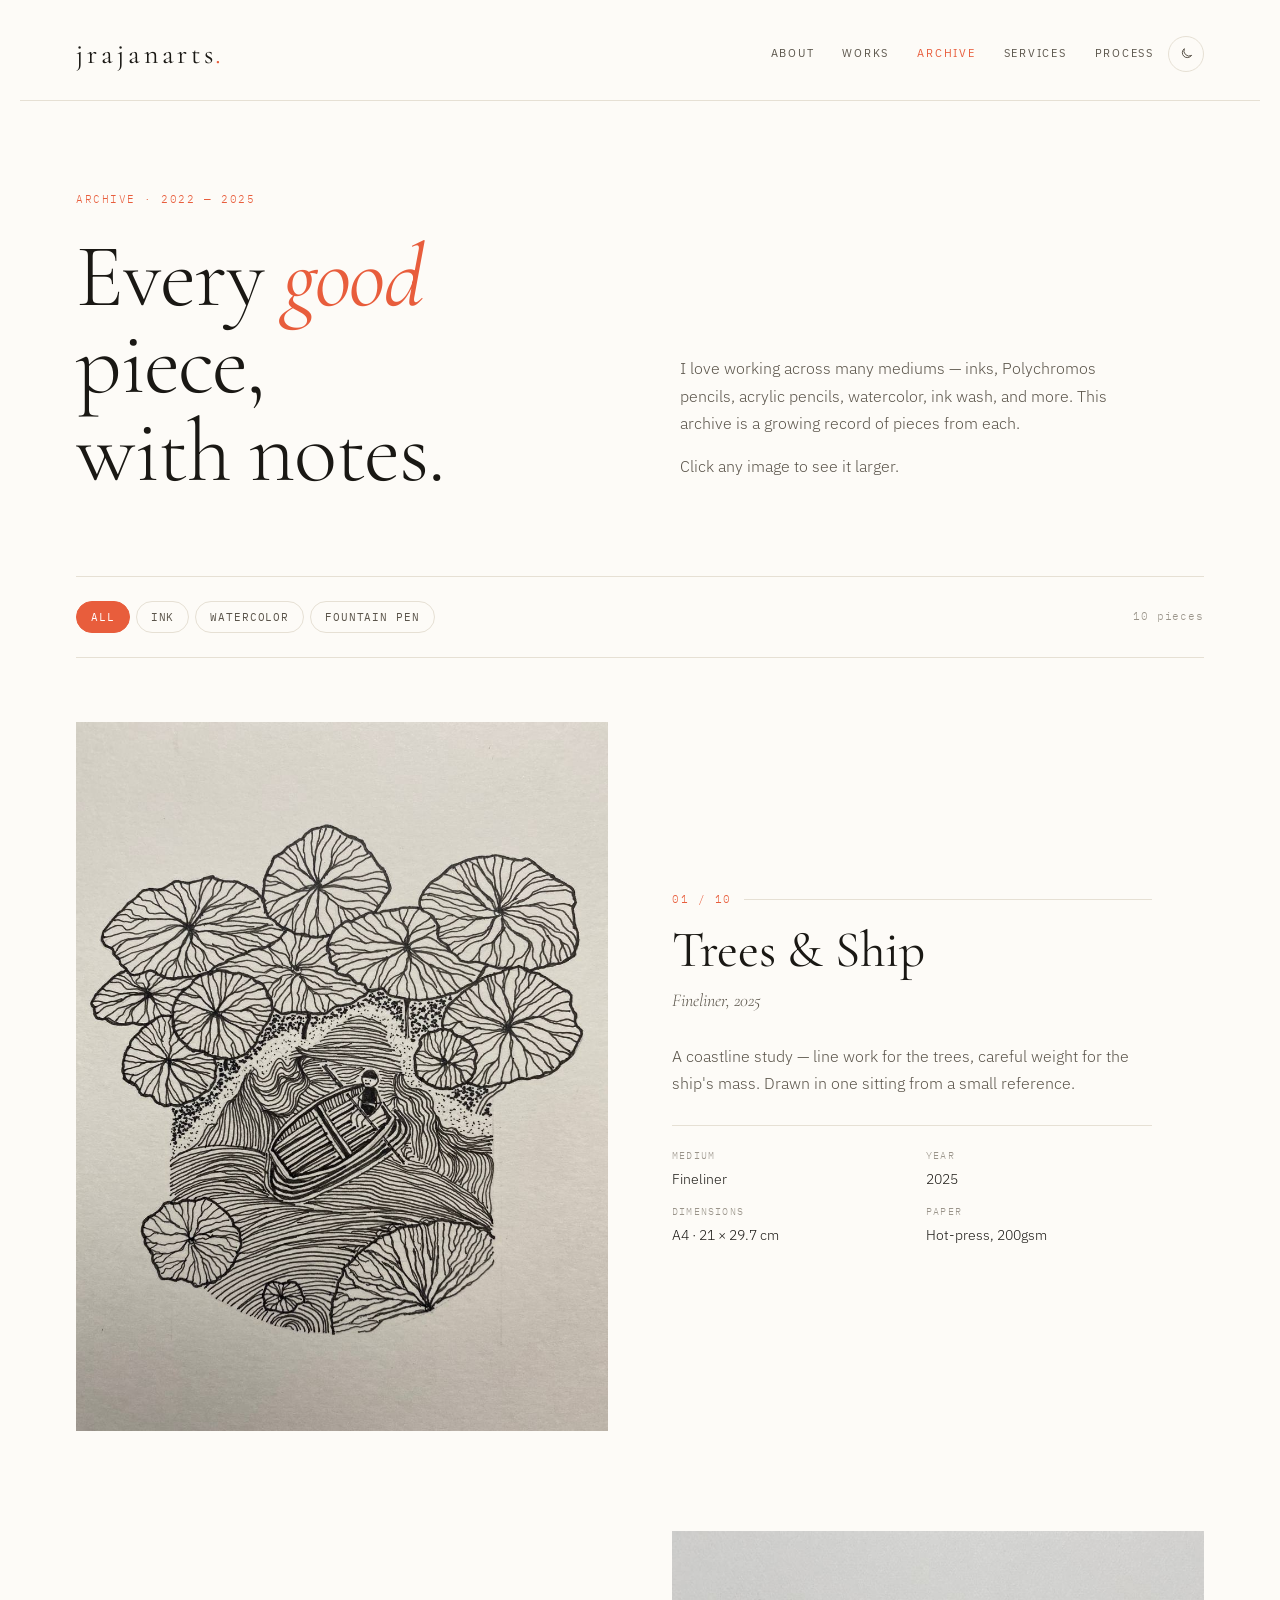
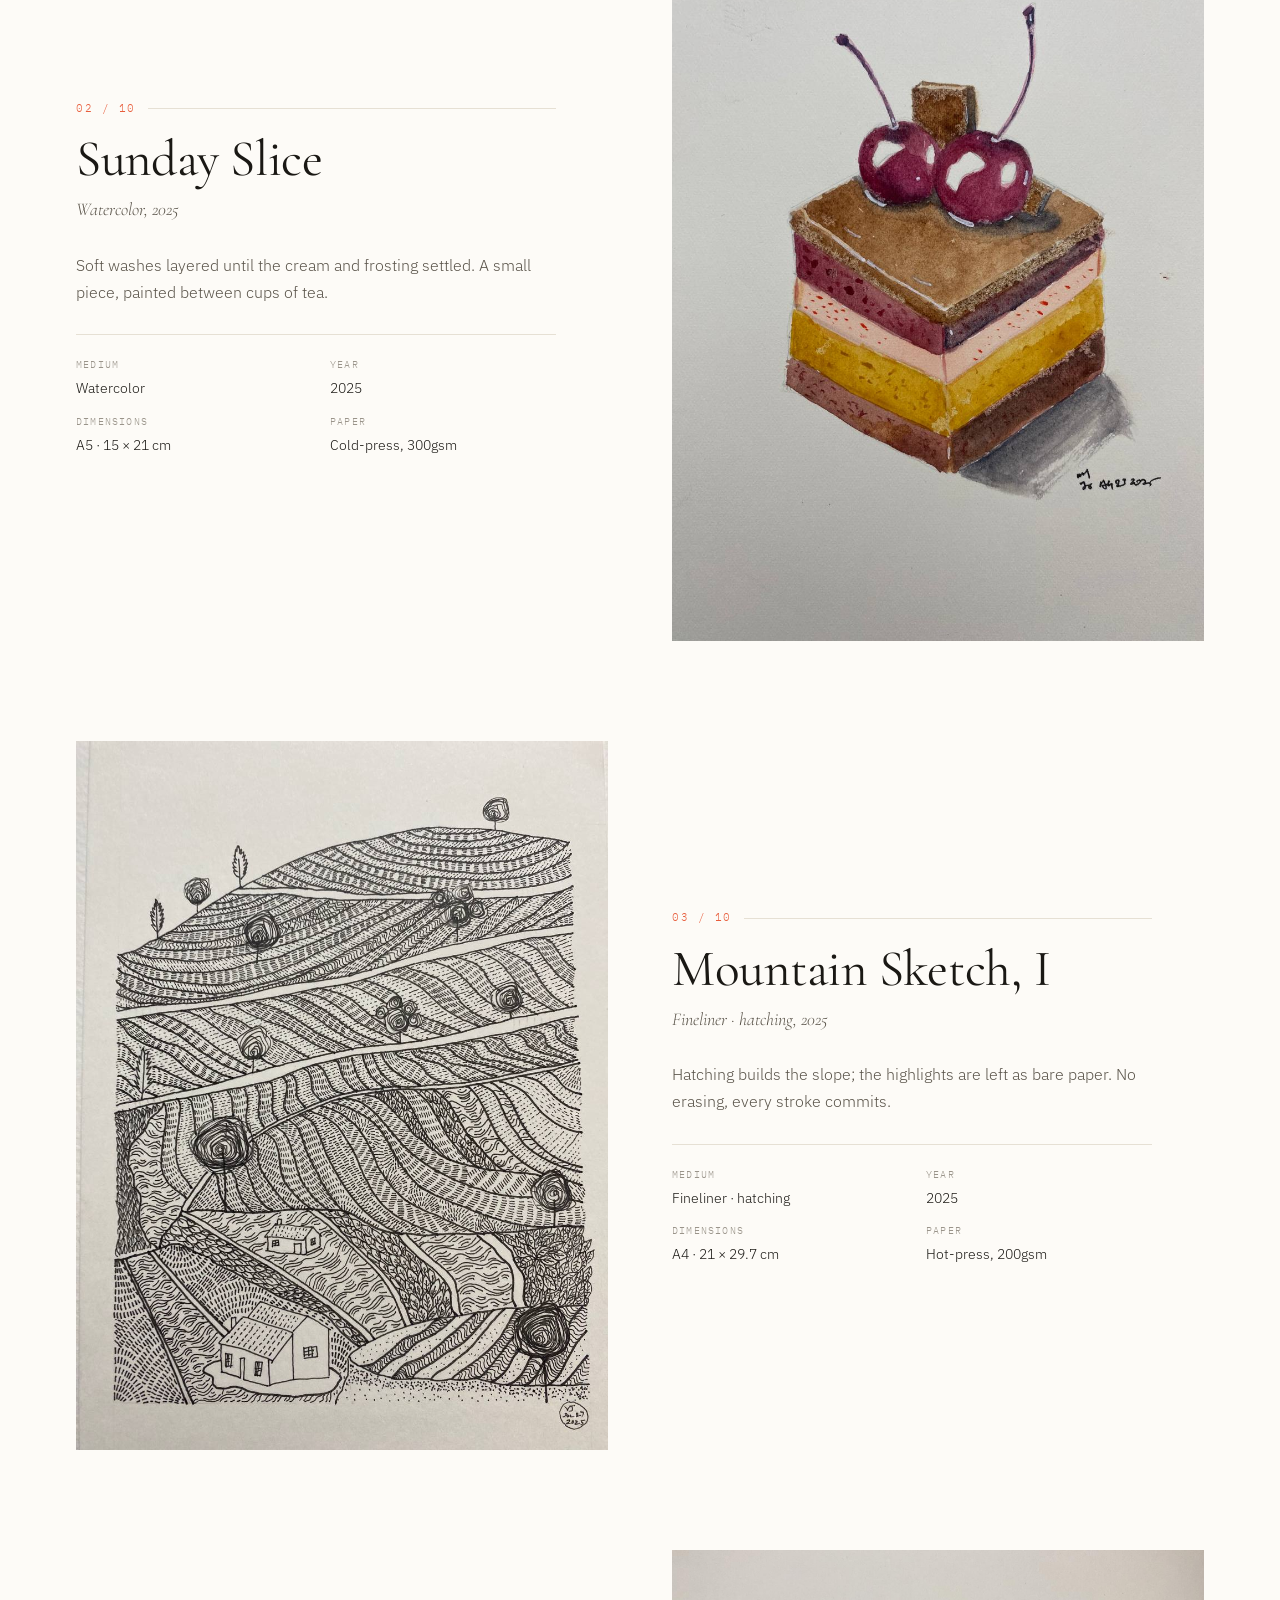
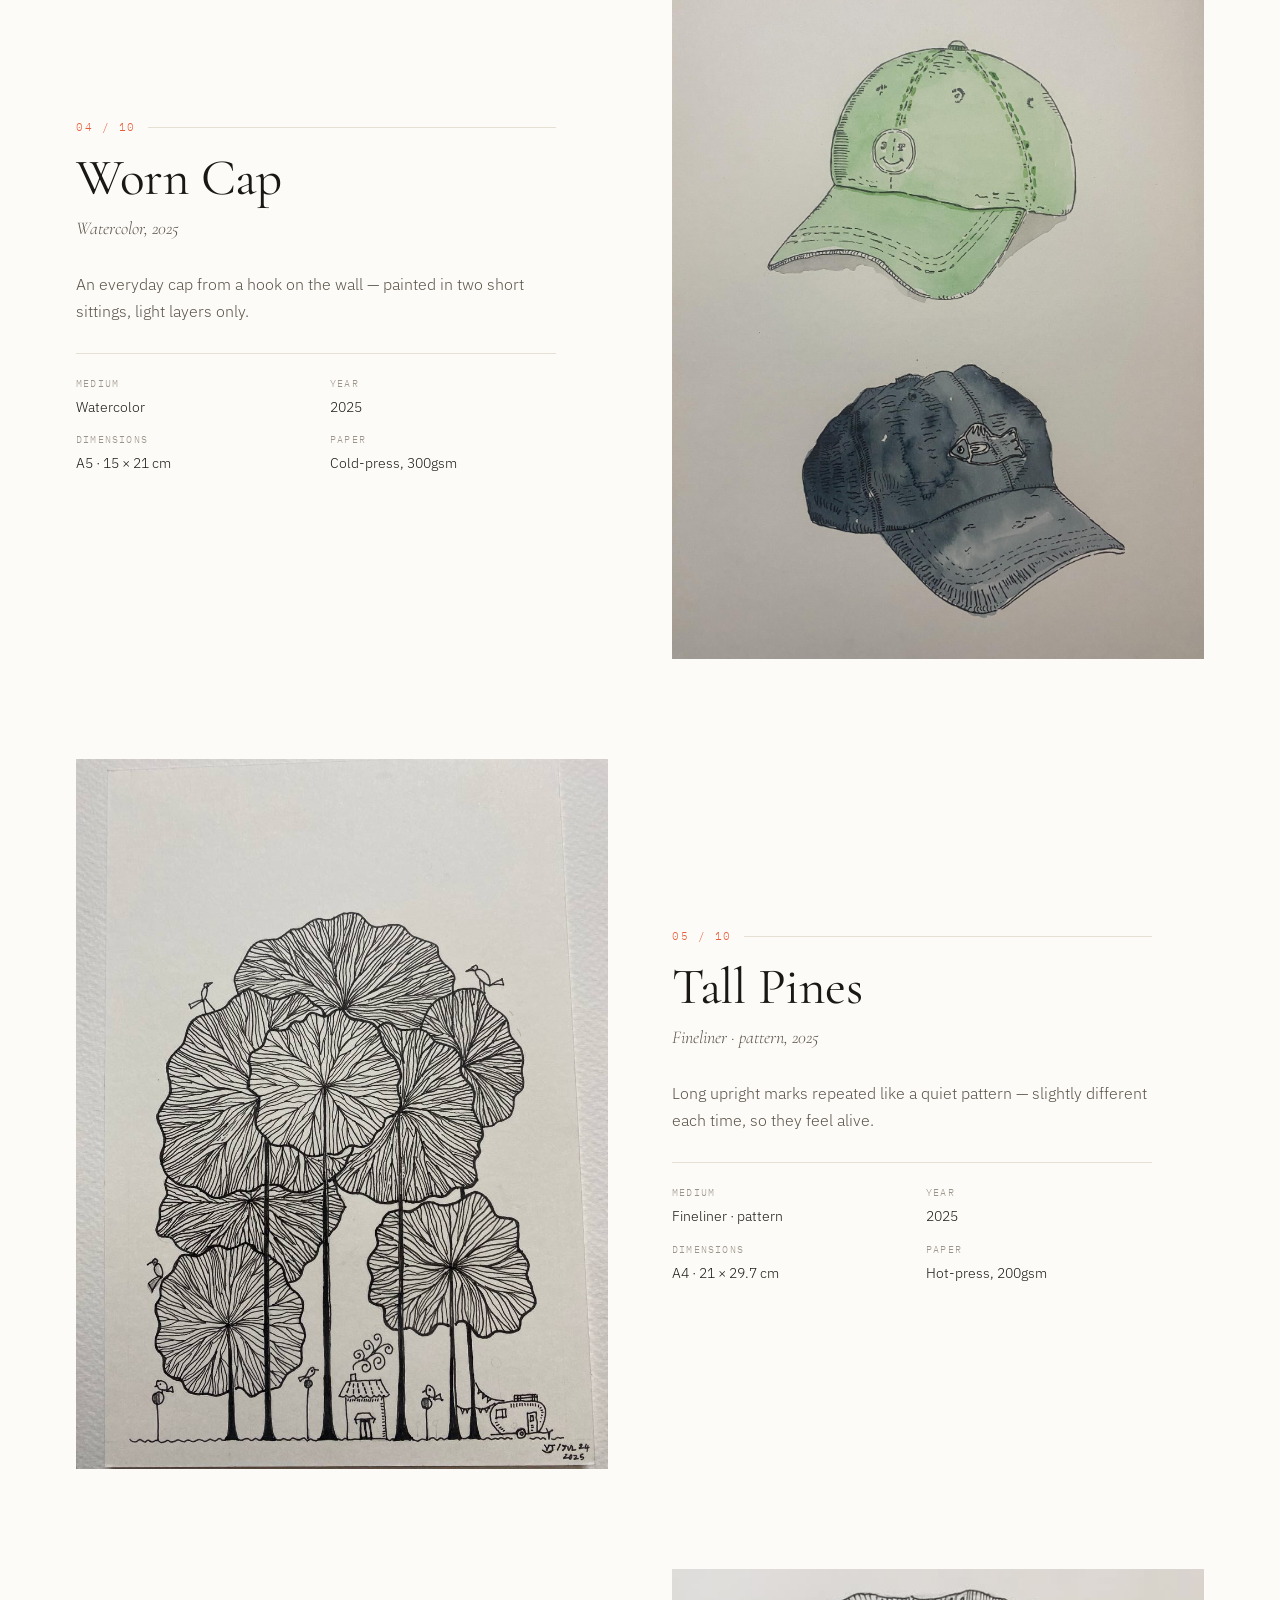
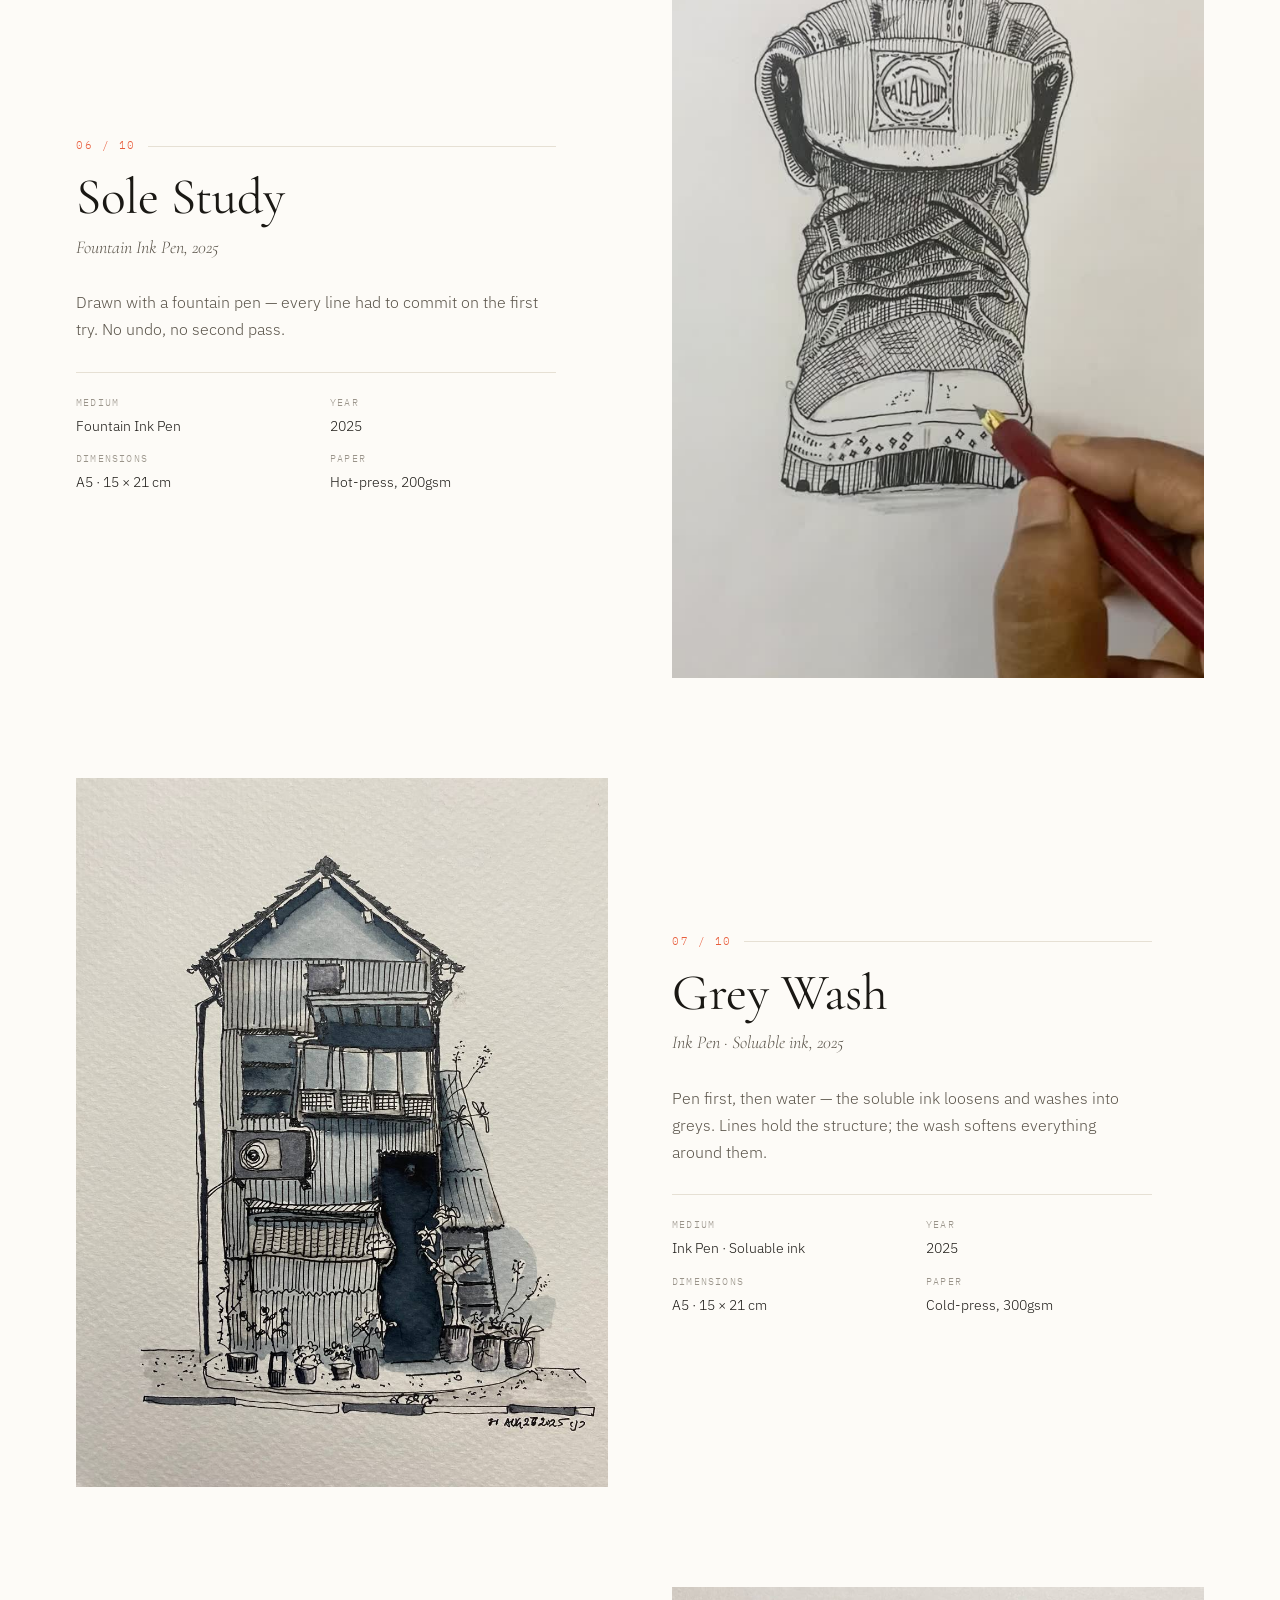
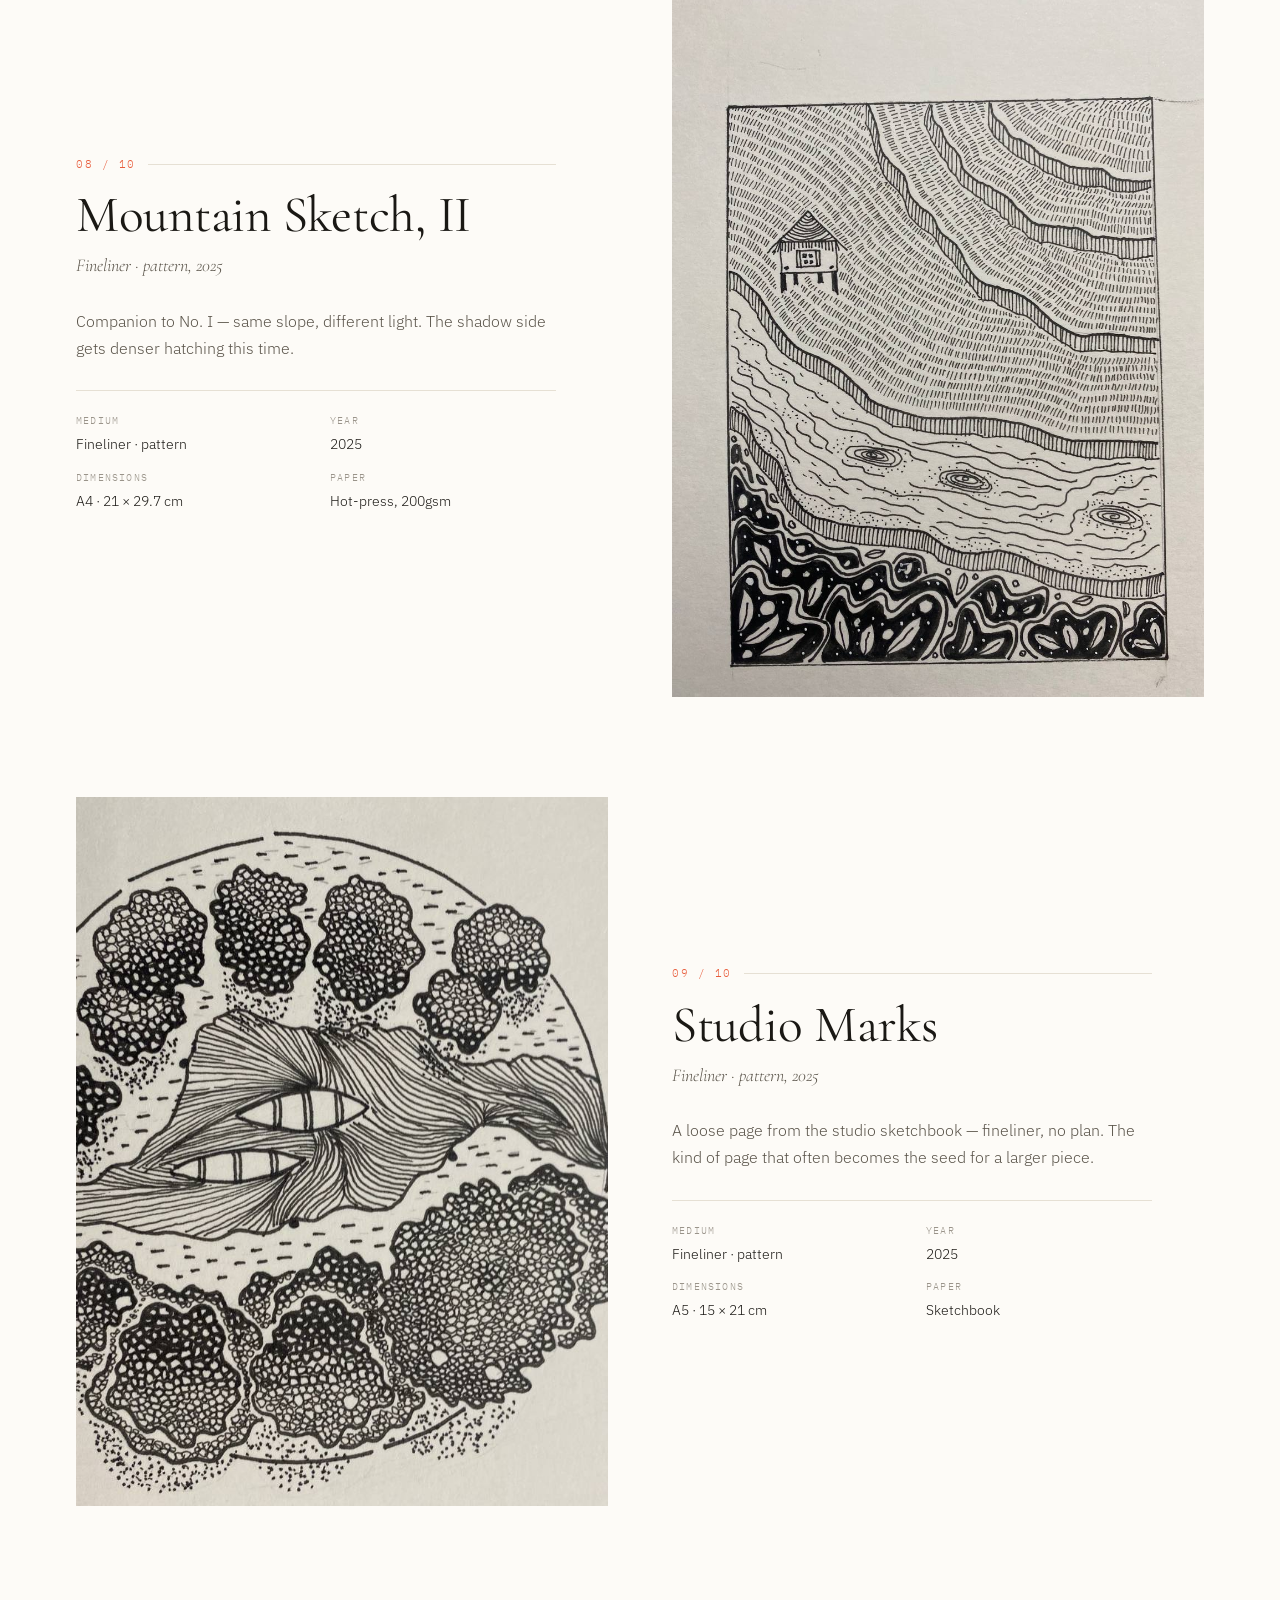
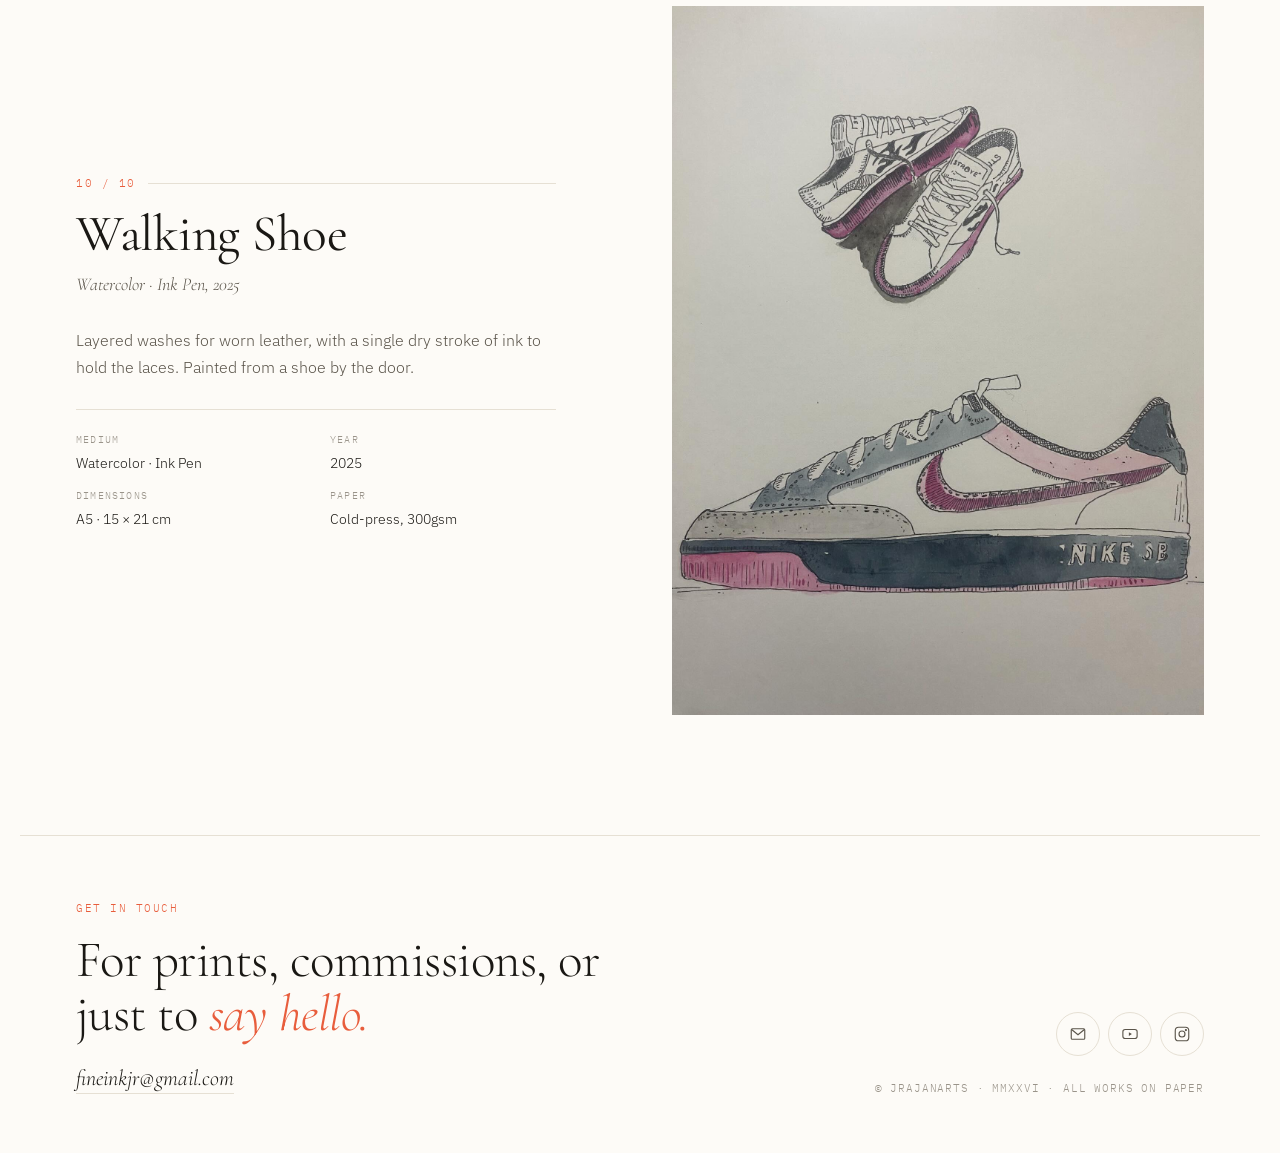
==== commit cd662955: "Polish copy, add four real artworks and two videos - Hero caption now "love to sketch"; about lede u" ====
--- a/archive.html
+++ b/archive.html
@@ -92,9 +92,9 @@
   </div>
   <div class="intro-copy">
     <p>
-      A growing record of work I'm willing to stand behind. Each entry has
-      a title, the materials, the size of the paper, and a short note on
-      what the piece was trying to do.
+      I love working across many mediums — inks, Polychromos pencils,
+      acrylic pencils, watercolor, ink wash, and more. This archive is a
+      growing record of pieces from each.
     </p>
     <p>Click any image to see it larger.</p>
   </div>
@@ -121,10 +121,10 @@
     <div class="entry-meta">
       <div class="entry-num"><span>01 / 10</span></div>
       <h2 class="entry-title">Trees &amp; Ship</h2>
-      <div class="entry-medium">Ink pen, 2025</div>
+      <div class="entry-medium">Fineliner, 2025</div>
       <p class="entry-note">A coastline study — line work for the trees, careful weight for the ship's mass. Drawn in one sitting from a small reference.</p>
       <dl class="entry-specs">
-        <div><dt>Medium</dt><dd>Ink pen (fineliner)</dd></div>
+        <div><dt>Medium</dt><dd>Fineliner</dd></div>
         <div><dt>Year</dt><dd>2025</dd></div>
         <div><dt>Dimensions</dt><dd>A4 · 21 × 29.7 cm</dd></div>
         <div><dt>Paper</dt><dd>Hot-press, 200gsm</dd></div>
@@ -157,10 +157,10 @@
     <div class="entry-meta">
       <div class="entry-num"><span>03 / 10</span></div>
       <h2 class="entry-title">Mountain Sketch, I</h2>
-      <div class="entry-medium">Ink pen · hatching, 2025</div>
+      <div class="entry-medium">Fineliner · hatching, 2025</div>
       <p class="entry-note">Hatching builds the slope; the highlights are left as bare paper. No erasing, every stroke commits.</p>
       <dl class="entry-specs">
-        <div><dt>Medium</dt><dd>Ink pen · hatching</dd></div>
+        <div><dt>Medium</dt><dd>Fineliner · hatching</dd></div>
         <div><dt>Year</dt><dd>2025</dd></div>
         <div><dt>Dimensions</dt><dd>A4 · 21 × 29.7 cm</dd></div>
         <div><dt>Paper</dt><dd>Hot-press, 200gsm</dd></div>
@@ -193,10 +193,10 @@
     <div class="entry-meta">
       <div class="entry-num"><span>05 / 10</span></div>
       <h2 class="entry-title">Tall Pines</h2>
-      <div class="entry-medium">Ink pen · pattern, 2025</div>
+      <div class="entry-medium">Fineliner · pattern, 2025</div>
       <p class="entry-note">Long upright marks repeated like a quiet pattern — slightly different each time, so they feel alive.</p>
       <dl class="entry-specs">
-        <div><dt>Medium</dt><dd>Ink pen · pattern</dd></div>
+        <div><dt>Medium</dt><dd>Fineliner · pattern</dd></div>
         <div><dt>Year</dt><dd>2025</dd></div>
         <div><dt>Dimensions</dt><dd>A4 · 21 × 29.7 cm</dd></div>
         <div><dt>Paper</dt><dd>Hot-press, 200gsm</dd></div>
@@ -211,28 +211,28 @@
     <div class="entry-meta">
       <div class="entry-num"><span>06 / 10</span></div>
       <h2 class="entry-title">Sole Study</h2>
-      <div class="entry-medium">Fountain pen, 2025</div>
+      <div class="entry-medium">Fountain Ink Pen, 2025</div>
       <p class="entry-note">Drawn with a fountain pen — every line had to commit on the first try. No undo, no second pass.</p>
       <dl class="entry-specs">
-        <div><dt>Medium</dt><dd>Fountain pen</dd></div>
-        <div><dt>Year</dt><dd>2025</dd></div>
-        <div><dt>Dimensions</dt><dd>A5 · 15 × 21 cm</dd></div>
-        <div><dt>Paper</dt><dd>Hot-press, 200gsm</dd></div>
-      </dl>
-    </div>
-  </article>
-
-  <article class="entry" data-tag="Watercolor">
+        <div><dt>Medium</dt><dd>Fountain Ink Pen</dd></div>
+        <div><dt>Year</dt><dd>2025</dd></div>
+        <div><dt>Dimensions</dt><dd>A5 · 15 × 21 cm</dd></div>
+        <div><dt>Paper</dt><dd>Hot-press, 200gsm</dd></div>
+      </dl>
+    </div>
+  </article>
+
+  <article class="entry" data-tag="Ink">
     <button class="entry-image" type="button" data-art-index="6" aria-label="Open Grey Wash">
-      <img src="images/artworks/watercolor_grey_ink.jpg" alt="Grey Wash — watercolor over fineliner ink line work on cold-press paper, 2025, by jrajanarts (Madurai)" loading="lazy" />
+      <img src="images/artworks/watercolor_grey_ink.jpg" alt="Grey Wash — water-soluble ink pen work on cold-press paper, 2025, by jrajanarts (Madurai)" loading="lazy" />
     </button>
     <div class="entry-meta">
       <div class="entry-num"><span>07 / 10</span></div>
       <h2 class="entry-title">Grey Wash</h2>
-      <div class="entry-medium">Watercolor &amp; ink, 2025</div>
-      <p class="entry-note">Pen first, wash on top. Lines hold the structure; the wash softens everything around them.</p>
-      <dl class="entry-specs">
-        <div><dt>Medium</dt><dd>Watercolor &amp; ink</dd></div>
+      <div class="entry-medium">Ink Pen · Soluable ink, 2025</div>
+      <p class="entry-note">Pen first, then water — the soluble ink loosens and washes into greys. Lines hold the structure; the wash softens everything around them.</p>
+      <dl class="entry-specs">
+        <div><dt>Medium</dt><dd>Ink Pen · Soluable ink</dd></div>
         <div><dt>Year</dt><dd>2025</dd></div>
         <div><dt>Dimensions</dt><dd>A5 · 15 × 21 cm</dd></div>
         <div><dt>Paper</dt><dd>Cold-press, 300gsm</dd></div>
@@ -247,10 +247,10 @@
     <div class="entry-meta">
       <div class="entry-num"><span>08 / 10</span></div>
       <h2 class="entry-title">Mountain Sketch, II</h2>
-      <div class="entry-medium">Ink pen · hatching, 2025</div>
+      <div class="entry-medium">Fineliner · pattern, 2025</div>
       <p class="entry-note">Companion to No. I — same slope, different light. The shadow side gets denser hatching this time.</p>
       <dl class="entry-specs">
-        <div><dt>Medium</dt><dd>Ink pen · hatching</dd></div>
+        <div><dt>Medium</dt><dd>Fineliner · pattern</dd></div>
         <div><dt>Year</dt><dd>2025</dd></div>
         <div><dt>Dimensions</dt><dd>A4 · 21 × 29.7 cm</dd></div>
         <div><dt>Paper</dt><dd>Hot-press, 200gsm</dd></div>
@@ -265,10 +265,10 @@
     <div class="entry-meta">
       <div class="entry-num"><span>09 / 10</span></div>
       <h2 class="entry-title">Studio Marks</h2>
-      <div class="entry-medium">Ink pen, 2025</div>
+      <div class="entry-medium">Fineliner · pattern, 2025</div>
       <p class="entry-note">A loose page from the studio sketchbook — fineliner, no plan. The kind of page that often becomes the seed for a larger piece.</p>
       <dl class="entry-specs">
-        <div><dt>Medium</dt><dd>Ink pen (fineliner)</dd></div>
+        <div><dt>Medium</dt><dd>Fineliner · pattern</dd></div>
         <div><dt>Year</dt><dd>2025</dd></div>
         <div><dt>Dimensions</dt><dd>A5 · 15 × 21 cm</dd></div>
         <div><dt>Paper</dt><dd>Sketchbook</dd></div>
@@ -283,10 +283,10 @@
     <div class="entry-meta">
       <div class="entry-num"><span>10 / 10</span></div>
       <h2 class="entry-title">Walking Shoe</h2>
-      <div class="entry-medium">Watercolor, 2025</div>
-      <p class="entry-note">Layered washes for worn leather, with a single dry stroke to hold the laces. Painted from a shoe by the door.</p>
-      <dl class="entry-specs">
-        <div><dt>Medium</dt><dd>Watercolor</dd></div>
+      <div class="entry-medium">Watercolor · Ink Pen, 2025</div>
+      <p class="entry-note">Layered washes for worn leather, with a single dry stroke of ink to hold the laces. Painted from a shoe by the door.</p>
+      <dl class="entry-specs">
+        <div><dt>Medium</dt><dd>Watercolor · Ink Pen</dd></div>
         <div><dt>Year</dt><dd>2025</dd></div>
         <div><dt>Dimensions</dt><dd>A5 · 15 × 21 cm</dd></div>
         <div><dt>Paper</dt><dd>Cold-press, 300gsm</dd></div>
--- a/styles.css
+++ b/styles.css
@@ -354,7 +354,8 @@
 }
 .art-frame img,
 .entry-image img,
-.about-portrait img {
+.about-portrait img,
+.commission-sketch img {
   position: absolute;
   inset: 0;
   width: 100%;
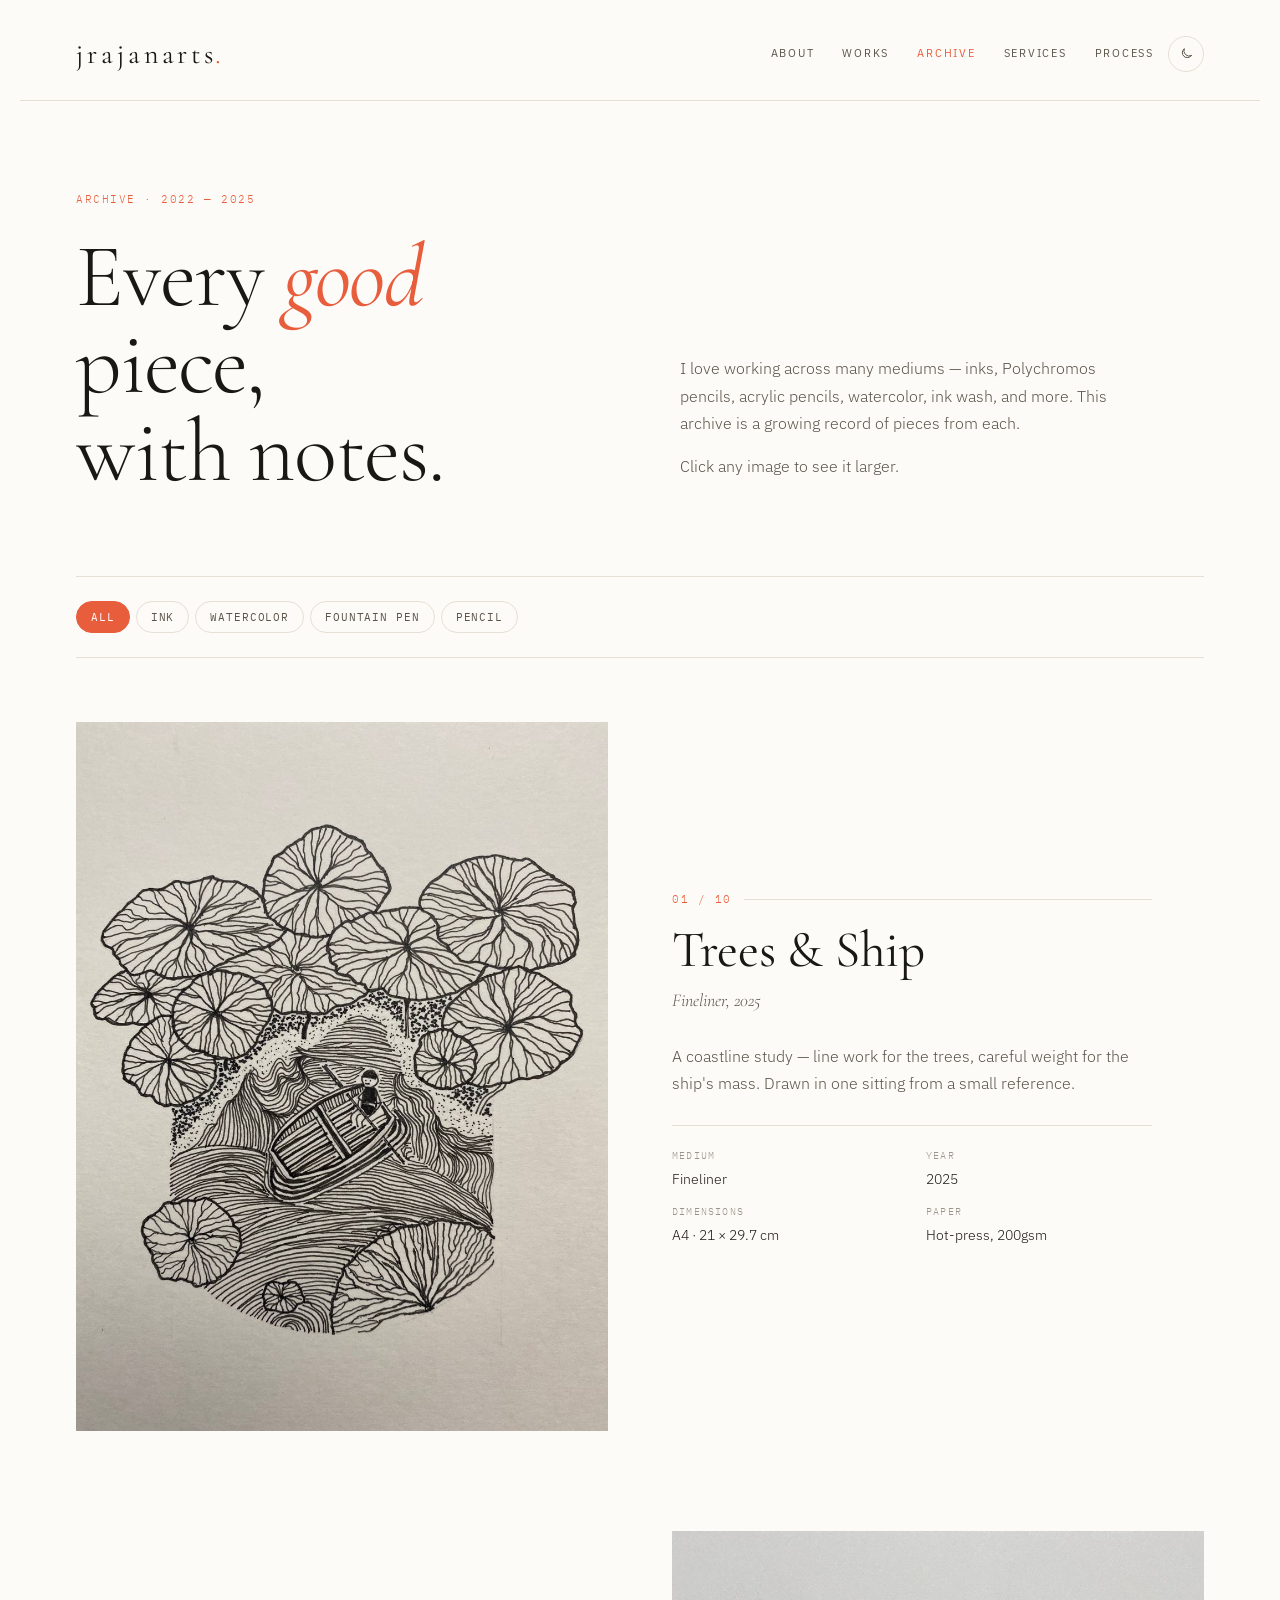
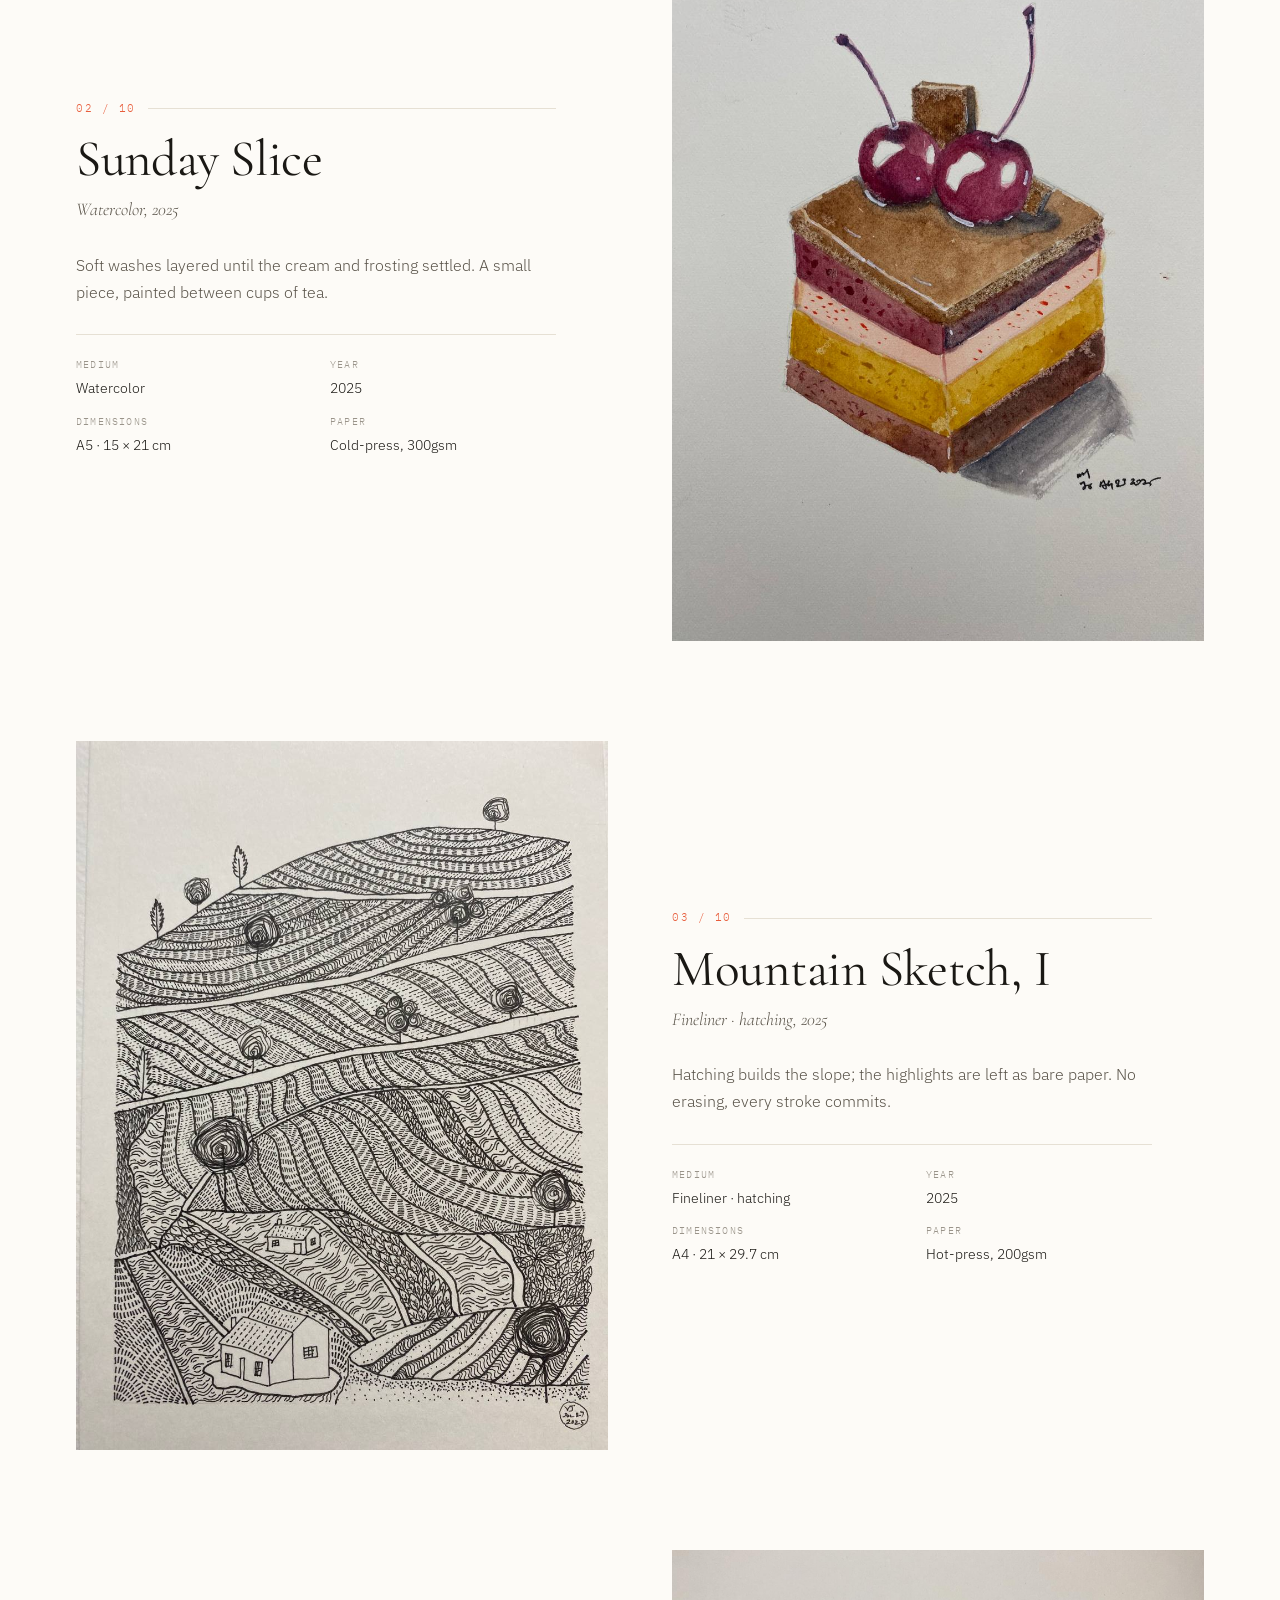
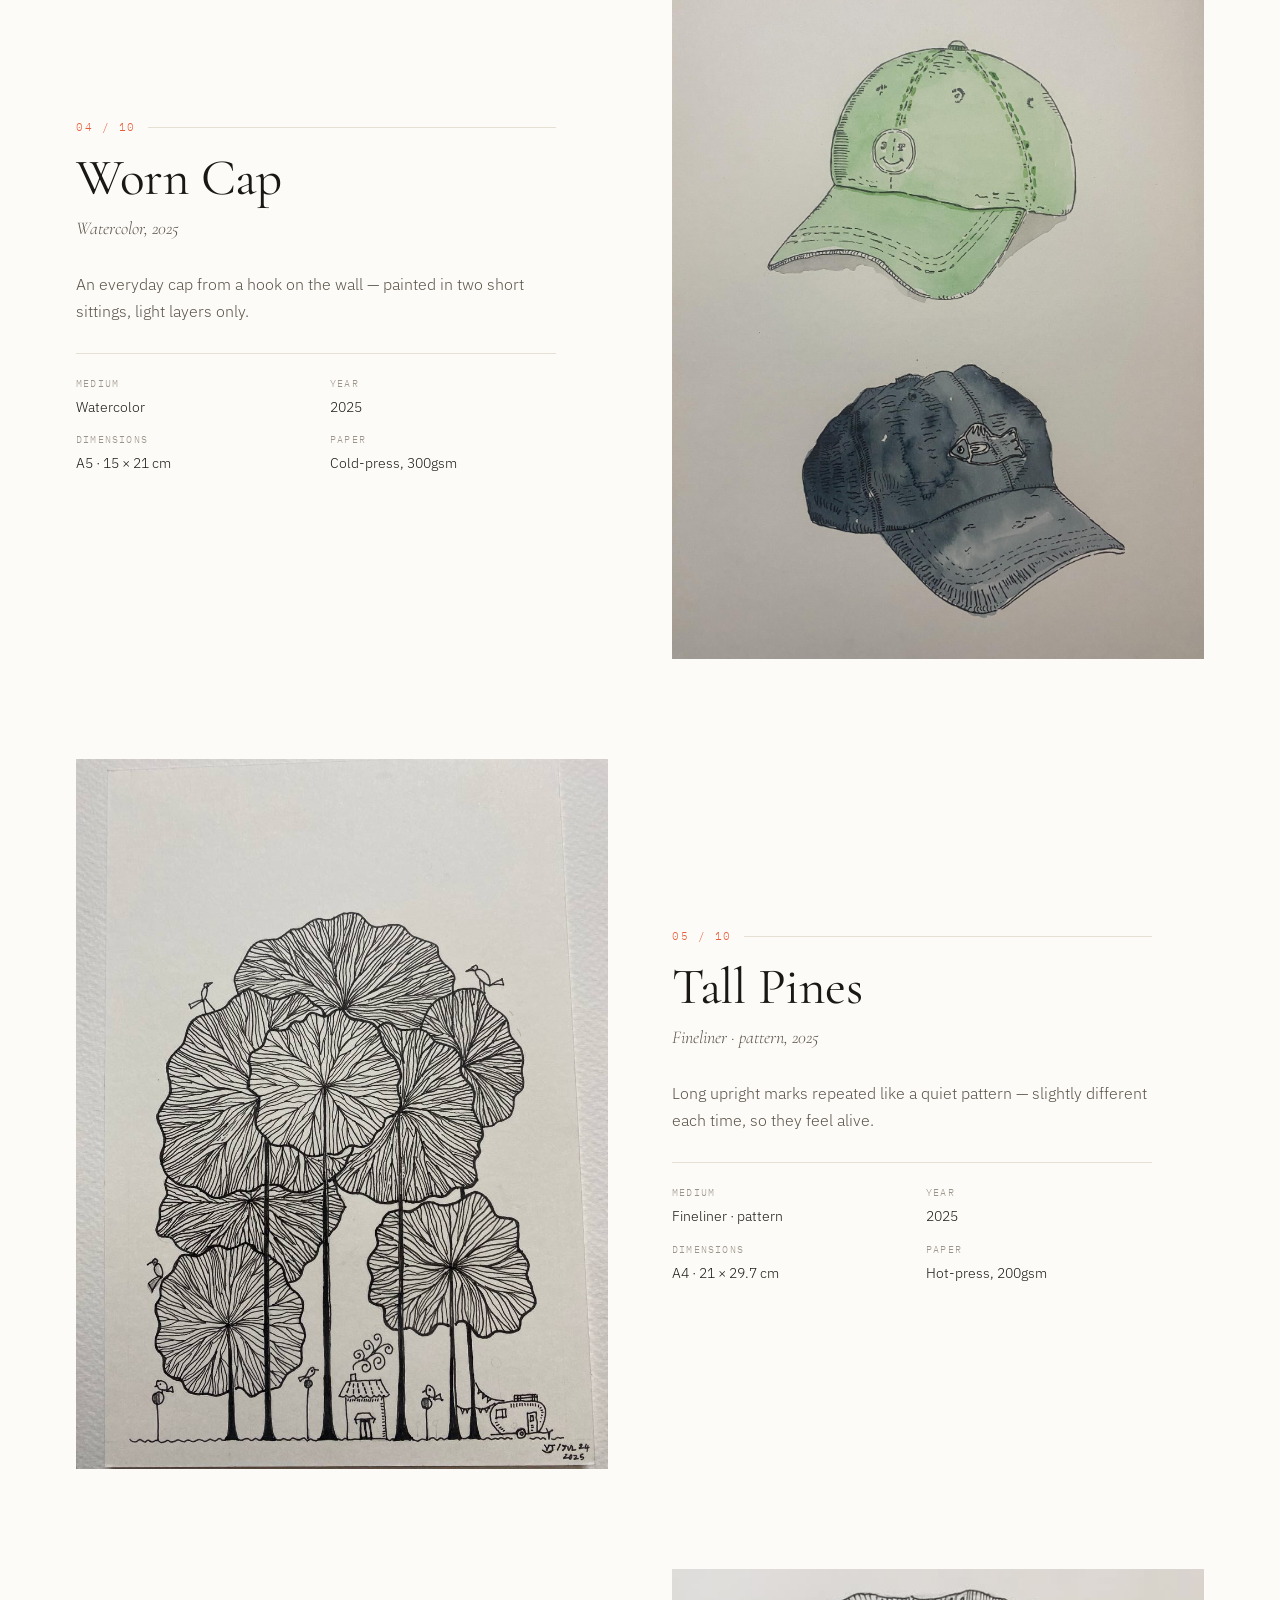
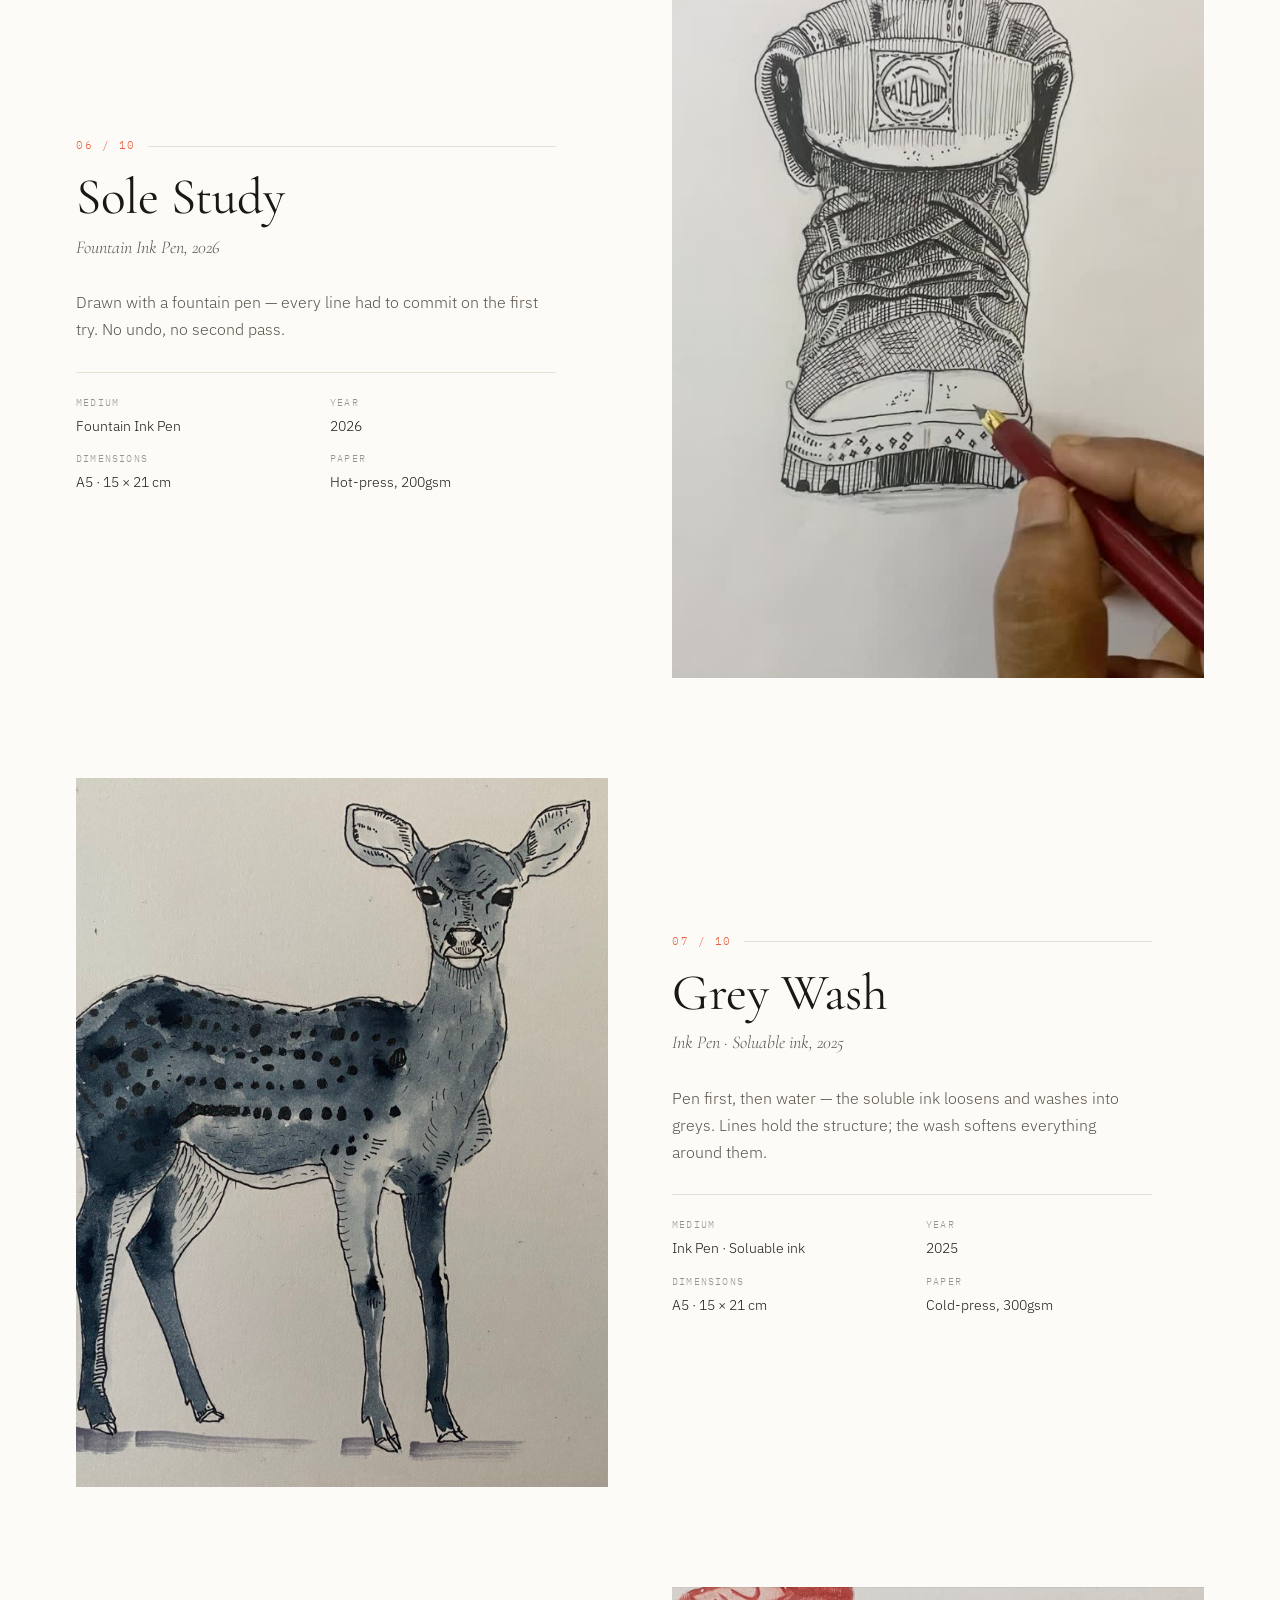
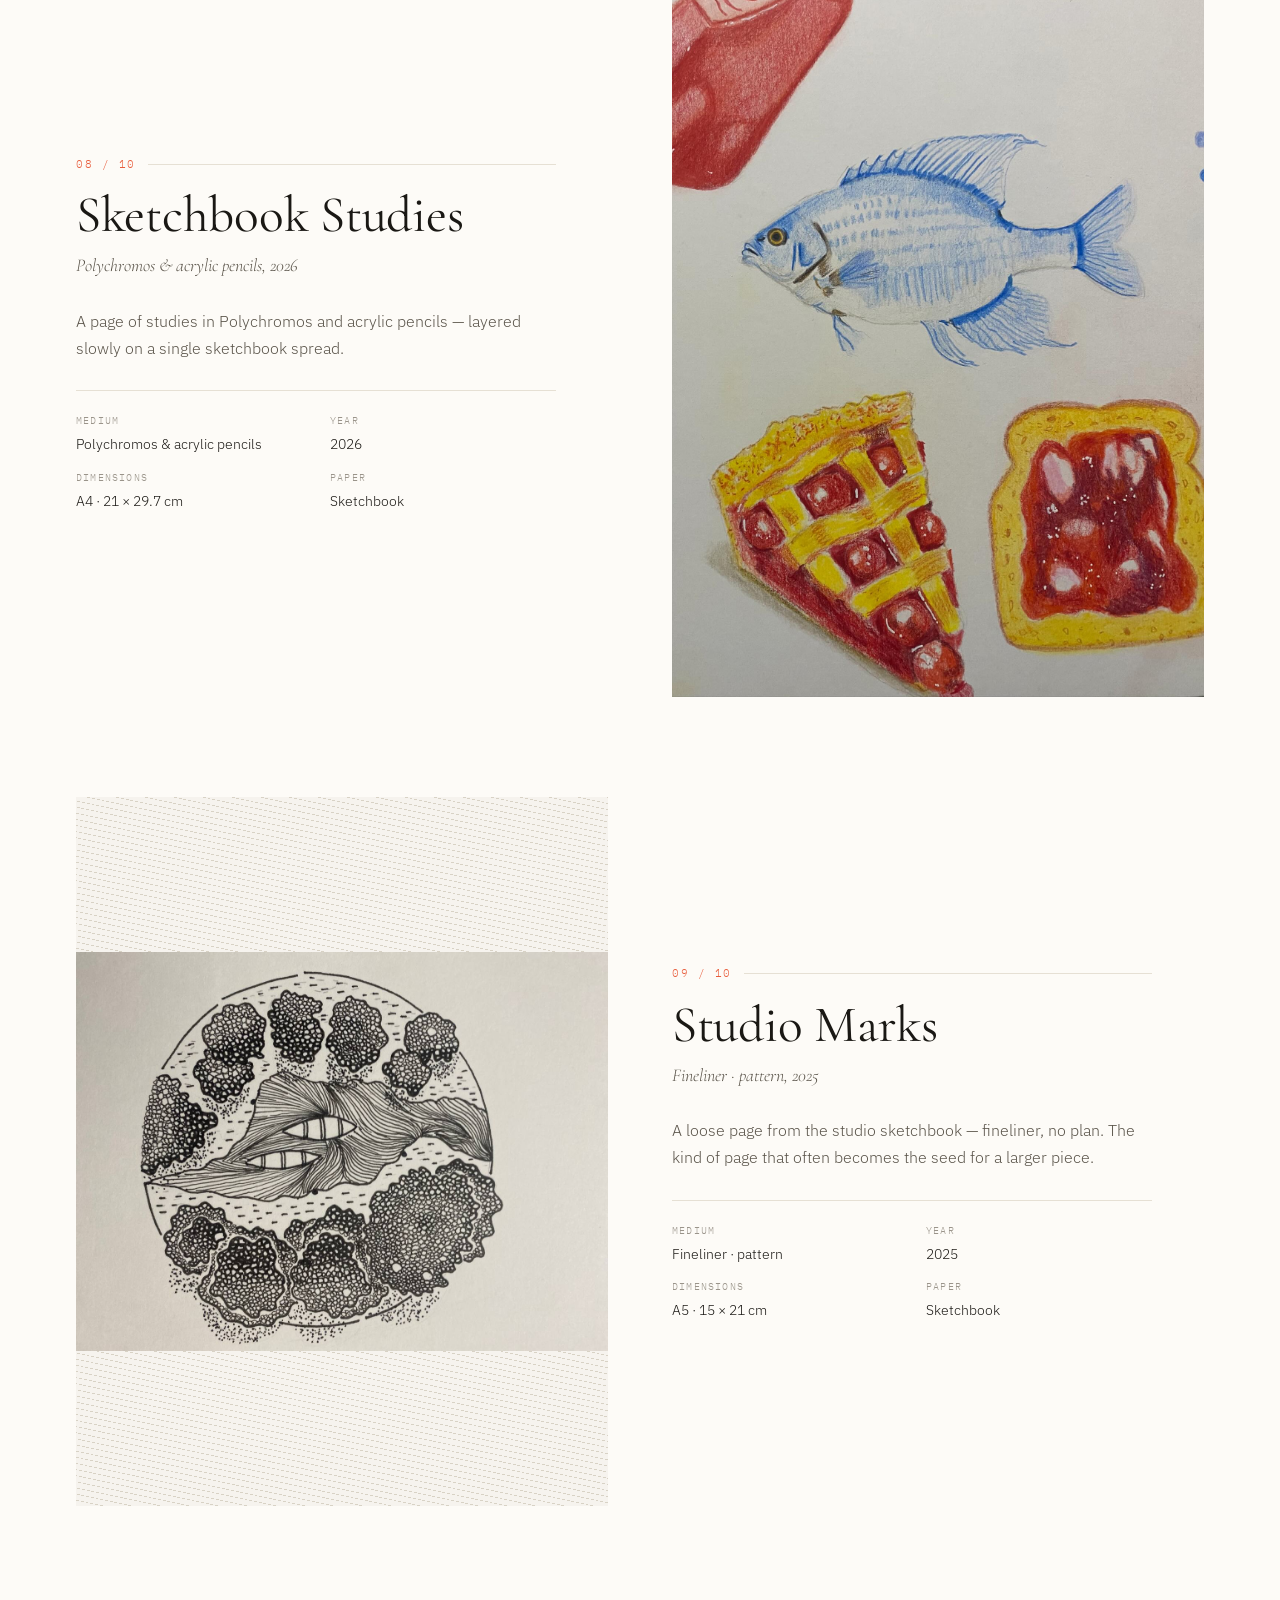
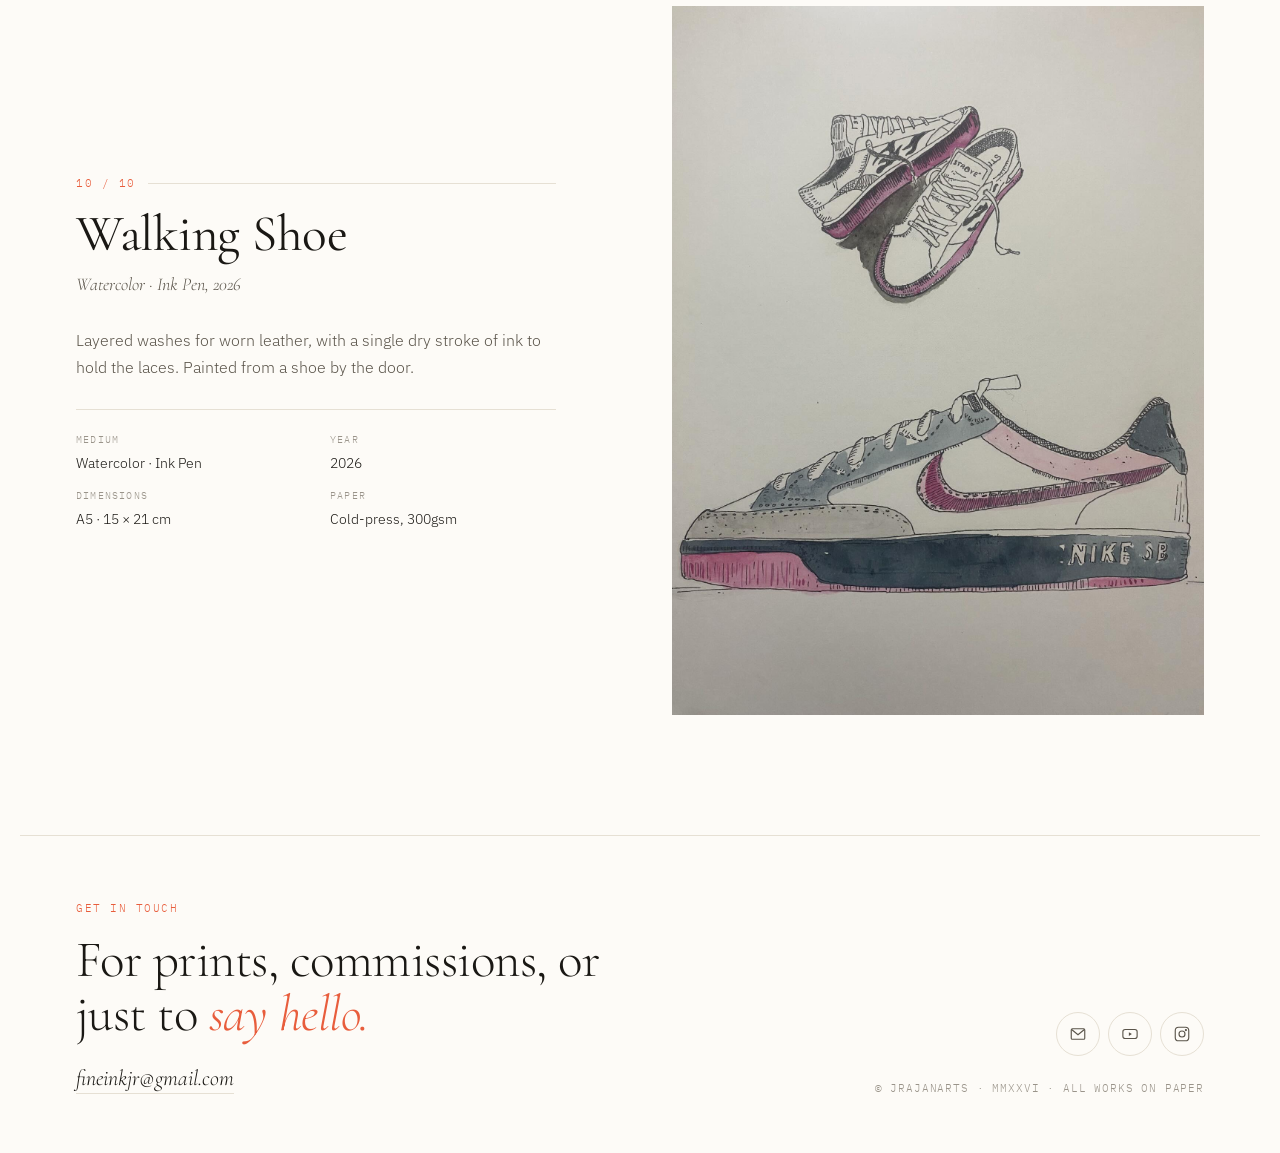
==== commit 66a76a1c: "Refine gallery: new pencil entry, year bumps, copy tweaks - Entry 08 replaced (Mountain Sketch II to" ====
--- a/archive.html
+++ b/archive.html
@@ -107,8 +107,8 @@
       <button class="chip" type="button" data-tag="Ink">Ink</button>
       <button class="chip" type="button" data-tag="Watercolor">Watercolor</button>
       <button class="chip" type="button" data-tag="Fountain pen">Fountain pen</button>
-    </div>
-    <div class="filter-count">10 pieces</div>
+      <button class="chip" type="button" data-tag="Pencil">Pencil</button>
+    </div>
   </div>
 </div>
 
@@ -206,16 +206,16 @@
 
   <article class="entry flip" data-tag="Fountain pen">
     <button class="entry-image" type="button" data-art-index="5" aria-label="Open Sole Study">
-      <img src="images/artworks/fountainpen-shoe.jpg" alt="Sole Study — fountain pen drawing of a shoe on hot-press paper, 2025, by jrajanarts (Madurai)" loading="lazy" />
+      <img src="images/artworks/fountainpen-shoe.jpg" alt="Sole Study — fountain pen drawing of a shoe on hot-press paper, 2026, by jrajanarts (Madurai)" loading="lazy" />
     </button>
     <div class="entry-meta">
       <div class="entry-num"><span>06 / 10</span></div>
       <h2 class="entry-title">Sole Study</h2>
-      <div class="entry-medium">Fountain Ink Pen, 2025</div>
+      <div class="entry-medium">Fountain Ink Pen, 2026</div>
       <p class="entry-note">Drawn with a fountain pen — every line had to commit on the first try. No undo, no second pass.</p>
       <dl class="entry-specs">
         <div><dt>Medium</dt><dd>Fountain Ink Pen</dd></div>
-        <div><dt>Year</dt><dd>2025</dd></div>
+        <div><dt>Year</dt><dd>2026</dd></div>
         <div><dt>Dimensions</dt><dd>A5 · 15 × 21 cm</dd></div>
         <div><dt>Paper</dt><dd>Hot-press, 200gsm</dd></div>
       </dl>
@@ -224,7 +224,7 @@
 
   <article class="entry" data-tag="Ink">
     <button class="entry-image" type="button" data-art-index="6" aria-label="Open Grey Wash">
-      <img src="images/artworks/watercolor_grey_ink.jpg" alt="Grey Wash — water-soluble ink pen work on cold-press paper, 2025, by jrajanarts (Madurai)" loading="lazy" />
+      <img src="images/artworks/greyink-fountainpen.jpg" alt="Grey Wash — fountain pen with grey soluble ink, 2025, by jrajanarts (Madurai)" loading="lazy" />
     </button>
     <div class="entry-meta">
       <div class="entry-num"><span>07 / 10</span></div>
@@ -240,27 +240,27 @@
     </div>
   </article>
 
-  <article class="entry flip" data-tag="Ink">
-    <button class="entry-image" type="button" data-art-index="7" aria-label="Open Mountain Sketch Two">
-      <img src="images/artworks/fineliner-mountain2.jpg" alt="Mountain Sketch, II — fineliner ink hatching on hot-press paper, 2025, by jrajanarts (Madurai)" loading="lazy" />
+  <article class="entry flip" data-tag="Pencil">
+    <button class="entry-image" type="button" data-art-index="7" aria-label="Open Sketchbook Studies">
+      <img src="images/artworks/pencil-drawing.jpg" alt="Sketchbook Studies — Polychromos and acrylic pencil work on sketchbook paper, 2026, by jrajanarts (Madurai)" loading="lazy" />
     </button>
     <div class="entry-meta">
       <div class="entry-num"><span>08 / 10</span></div>
-      <h2 class="entry-title">Mountain Sketch, II</h2>
-      <div class="entry-medium">Fineliner · pattern, 2025</div>
-      <p class="entry-note">Companion to No. I — same slope, different light. The shadow side gets denser hatching this time.</p>
-      <dl class="entry-specs">
-        <div><dt>Medium</dt><dd>Fineliner · pattern</dd></div>
-        <div><dt>Year</dt><dd>2025</dd></div>
+      <h2 class="entry-title">Sketchbook Studies</h2>
+      <div class="entry-medium">Polychromos &amp; acrylic pencils, 2026</div>
+      <p class="entry-note">A page of studies in Polychromos and acrylic pencils — layered slowly on a single sketchbook spread.</p>
+      <dl class="entry-specs">
+        <div><dt>Medium</dt><dd>Polychromos &amp; acrylic pencils</dd></div>
+        <div><dt>Year</dt><dd>2026</dd></div>
         <div><dt>Dimensions</dt><dd>A4 · 21 × 29.7 cm</dd></div>
-        <div><dt>Paper</dt><dd>Hot-press, 200gsm</dd></div>
+        <div><dt>Paper</dt><dd>Sketchbook</dd></div>
       </dl>
     </div>
   </article>
 
   <article class="entry" data-tag="Ink">
     <button class="entry-image" type="button" data-art-index="8" aria-label="Open Studio Marks">
-      <img src="images/artworks/Fineliner-drawing.jpg" alt="Studio Marks — loose fineliner ink drawing on sketchbook paper, 2025, by jrajanarts (Madurai)" loading="lazy" />
+      <img src="images/artworks/Fineliner-drawing.jpg" alt="Studio Marks — loose fineliner ink drawing on sketchbook paper, 2025, by jrajanarts (Madurai)" loading="lazy" style="object-fit: contain;" />
     </button>
     <div class="entry-meta">
       <div class="entry-num"><span>09 / 10</span></div>
@@ -278,16 +278,16 @@
 
   <article class="entry flip" data-tag="Watercolor">
     <button class="entry-image" type="button" data-art-index="9" aria-label="Open Walking Shoe">
-      <img src="images/artworks/watercolor-shoe.jpg" alt="Walking Shoe — watercolor study of a shoe on cold-press paper, 2025, by jrajanarts (Madurai)" loading="lazy" />
+      <img src="images/artworks/watercolor-shoe.jpg" alt="Walking Shoe — watercolor study of a shoe on cold-press paper, 2026, by jrajanarts (Madurai)" loading="lazy" />
     </button>
     <div class="entry-meta">
       <div class="entry-num"><span>10 / 10</span></div>
       <h2 class="entry-title">Walking Shoe</h2>
-      <div class="entry-medium">Watercolor · Ink Pen, 2025</div>
+      <div class="entry-medium">Watercolor · Ink Pen, 2026</div>
       <p class="entry-note">Layered washes for worn leather, with a single dry stroke of ink to hold the laces. Painted from a shoe by the door.</p>
       <dl class="entry-specs">
         <div><dt>Medium</dt><dd>Watercolor · Ink Pen</dd></div>
-        <div><dt>Year</dt><dd>2025</dd></div>
+        <div><dt>Year</dt><dd>2026</dd></div>
         <div><dt>Dimensions</dt><dd>A5 · 15 × 21 cm</dd></div>
         <div><dt>Paper</dt><dd>Cold-press, 300gsm</dd></div>
       </dl>
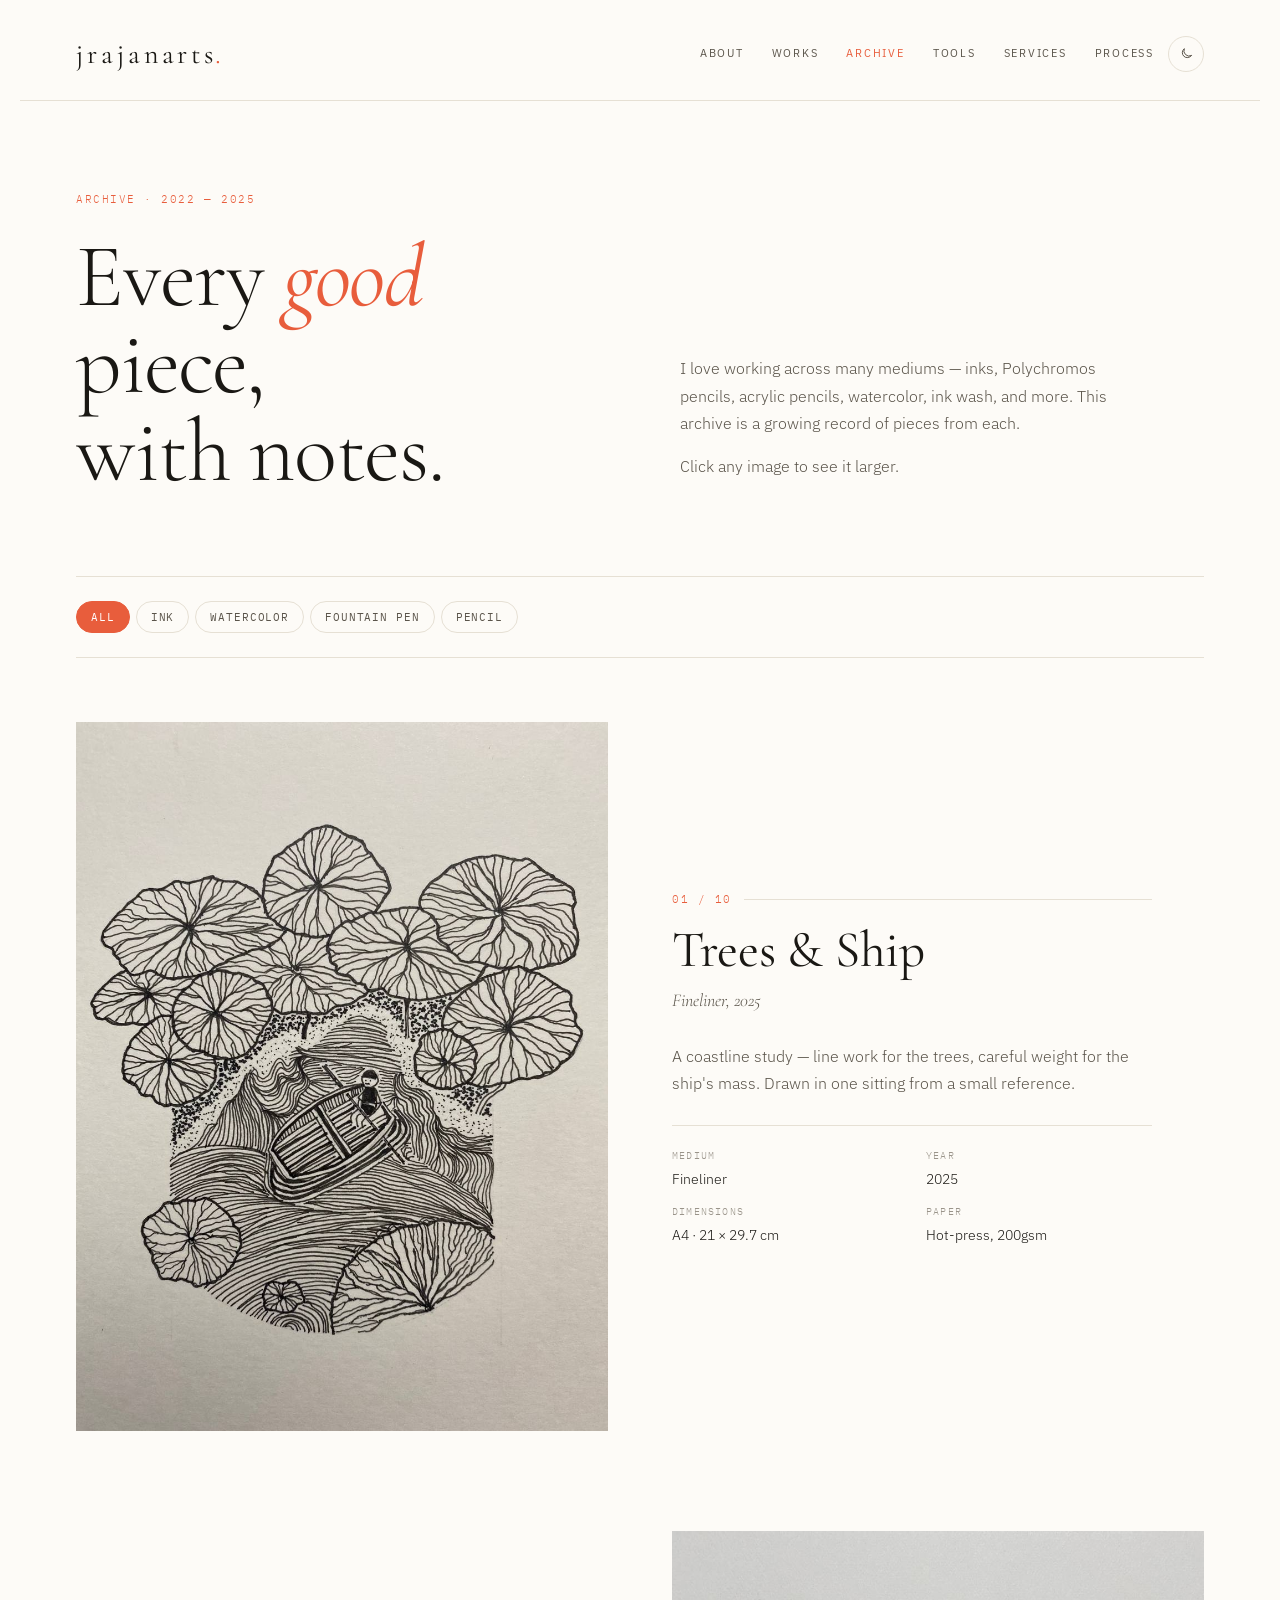
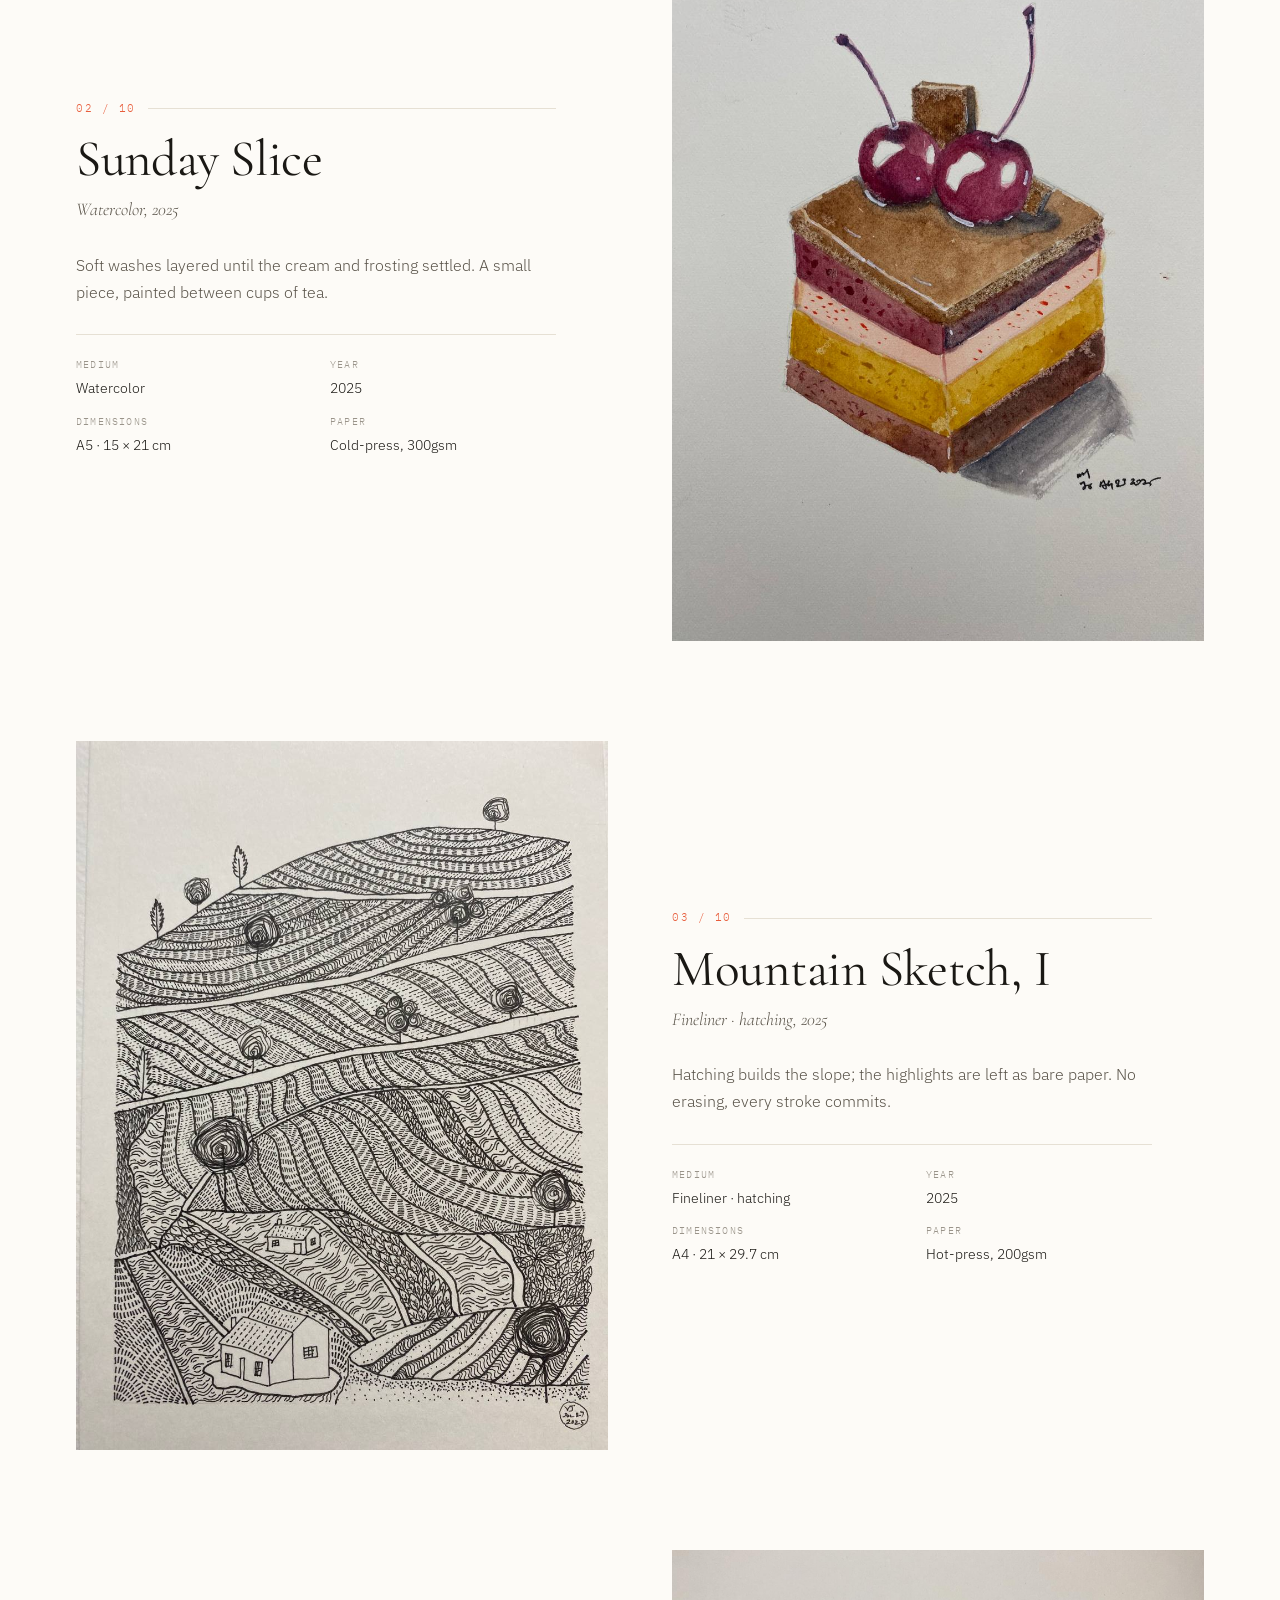
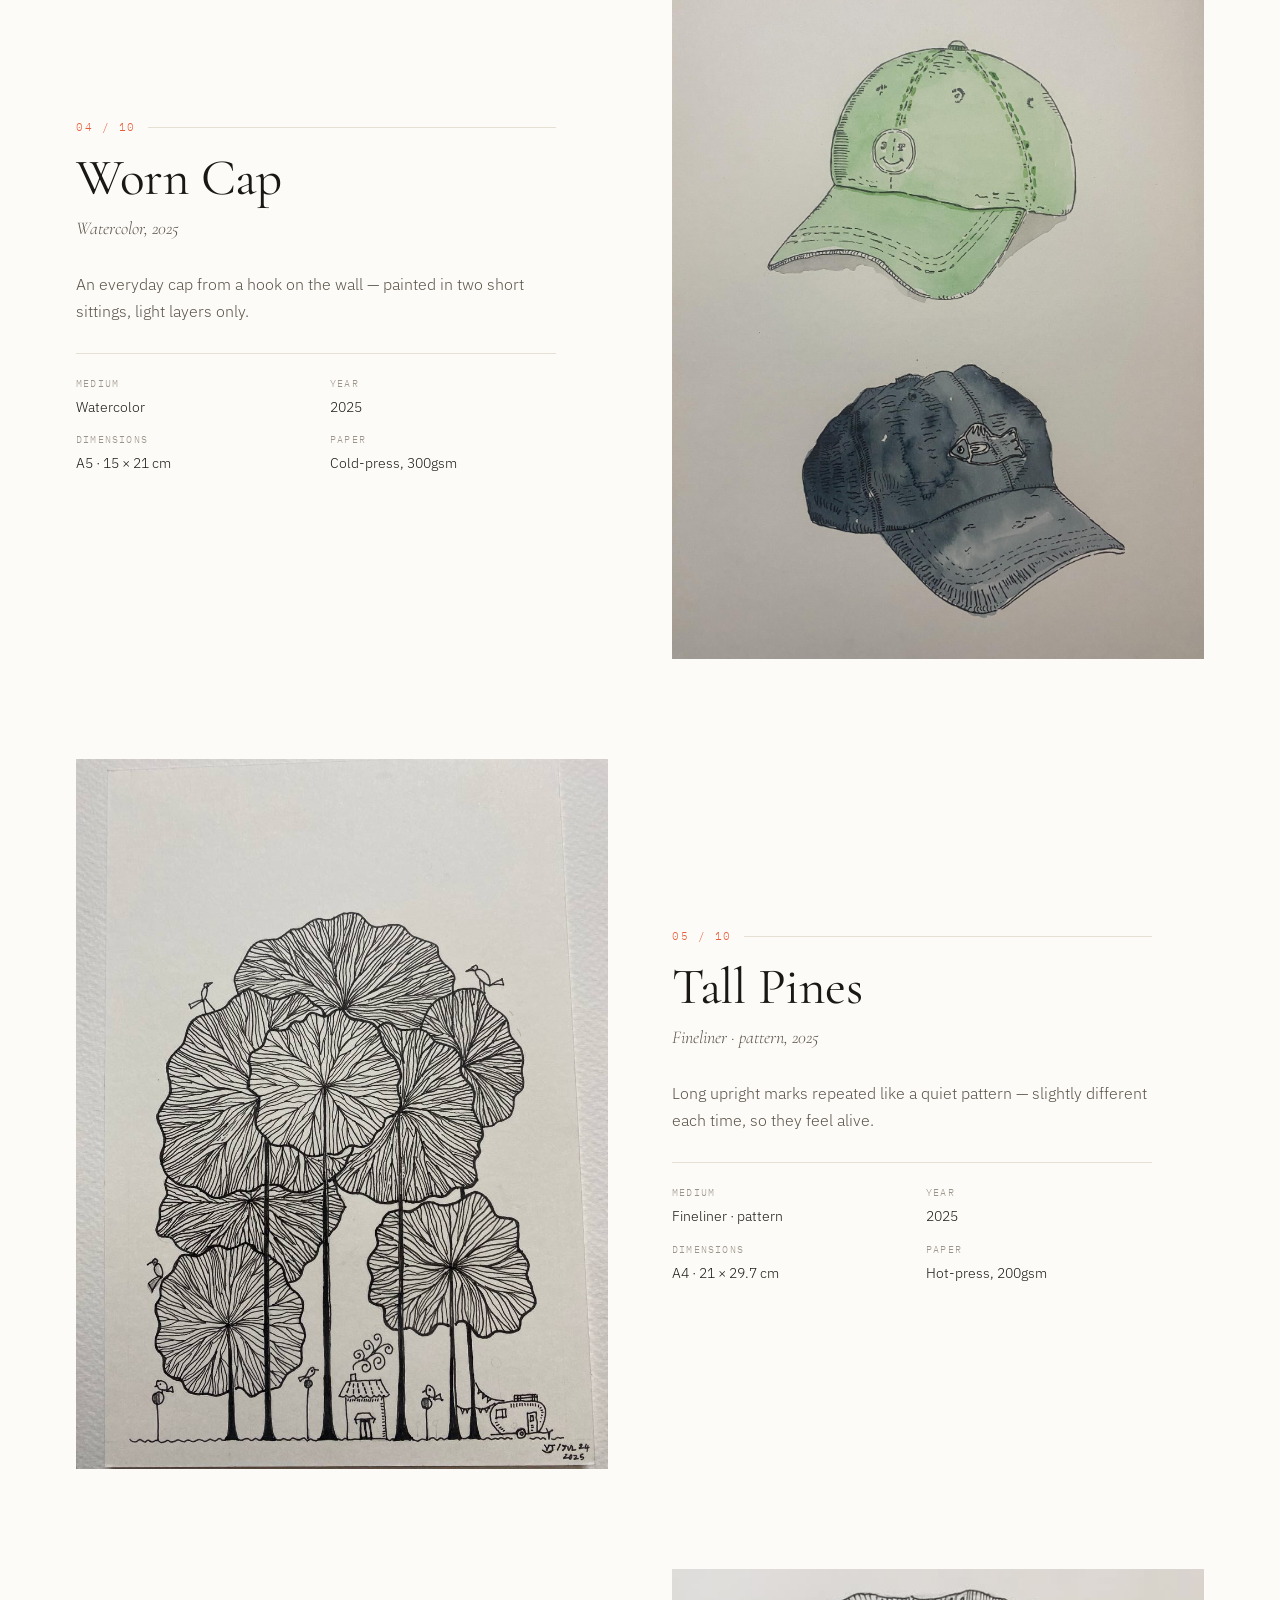
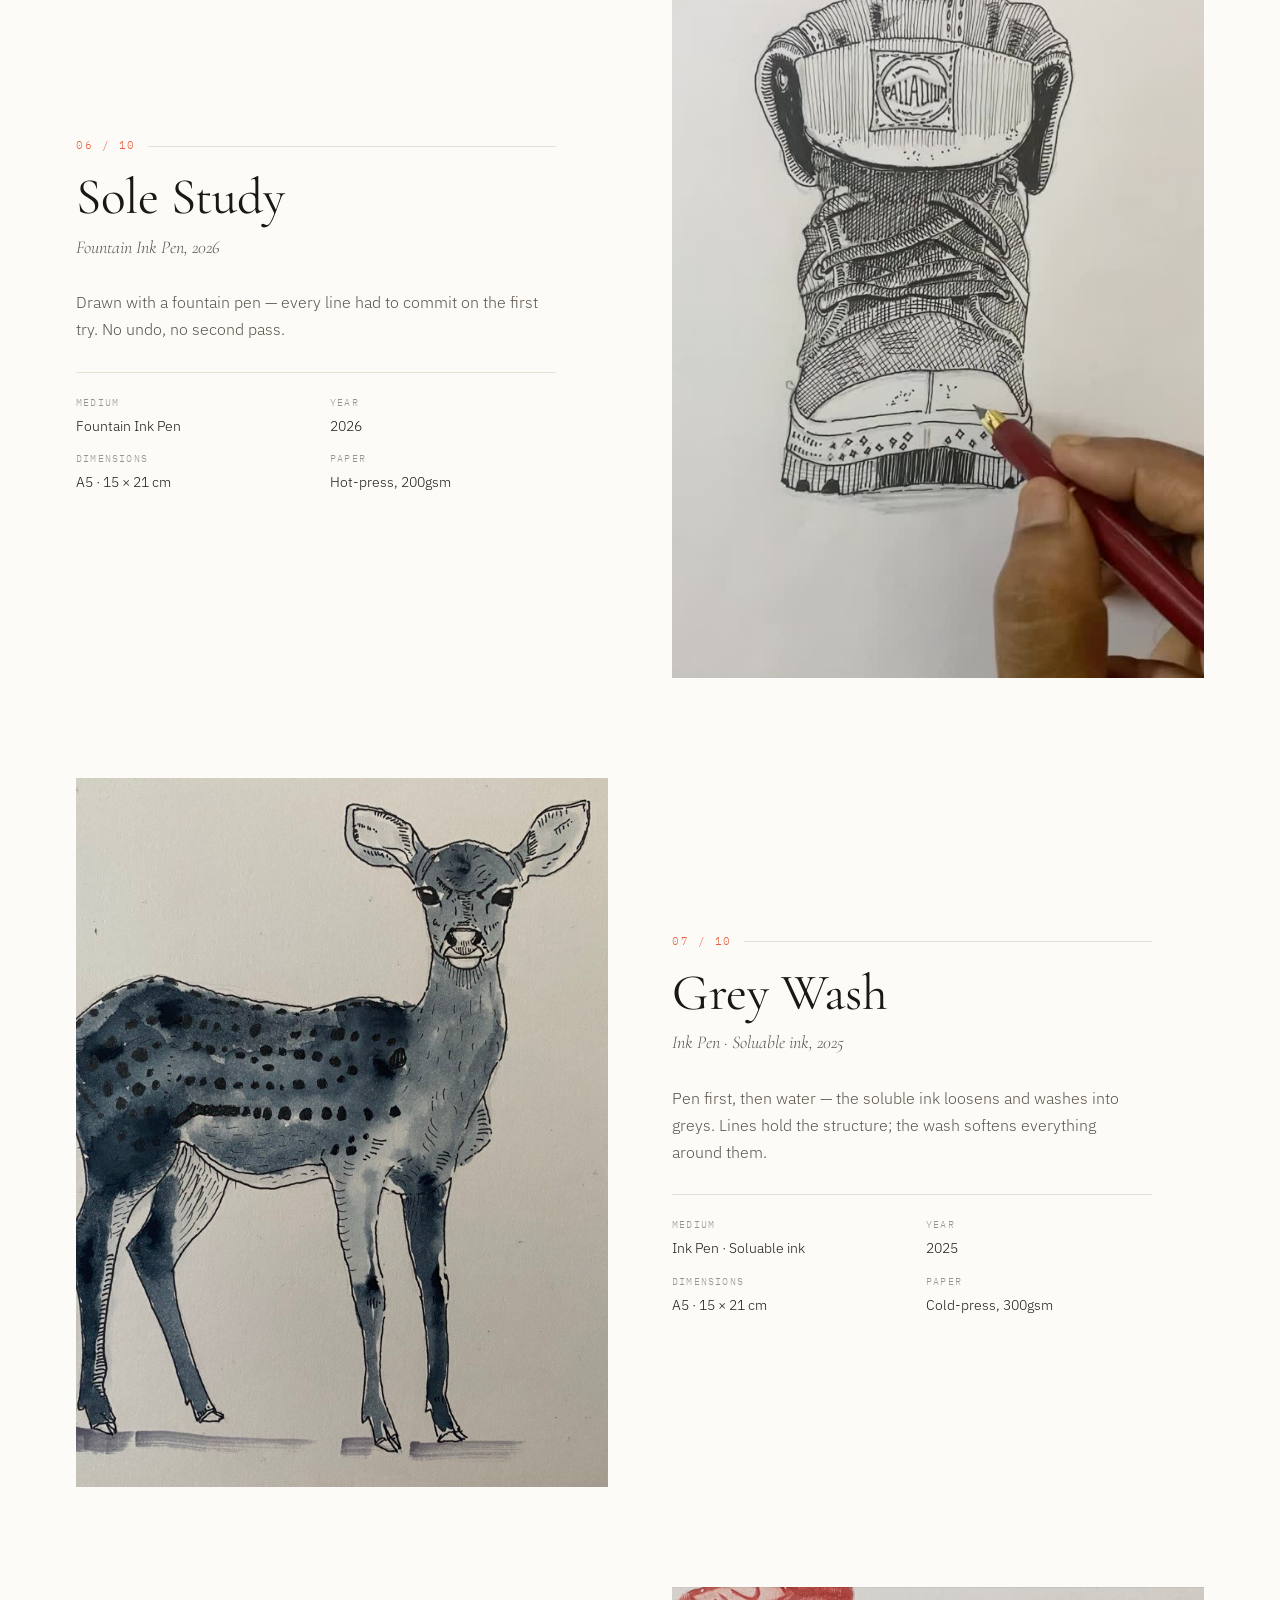
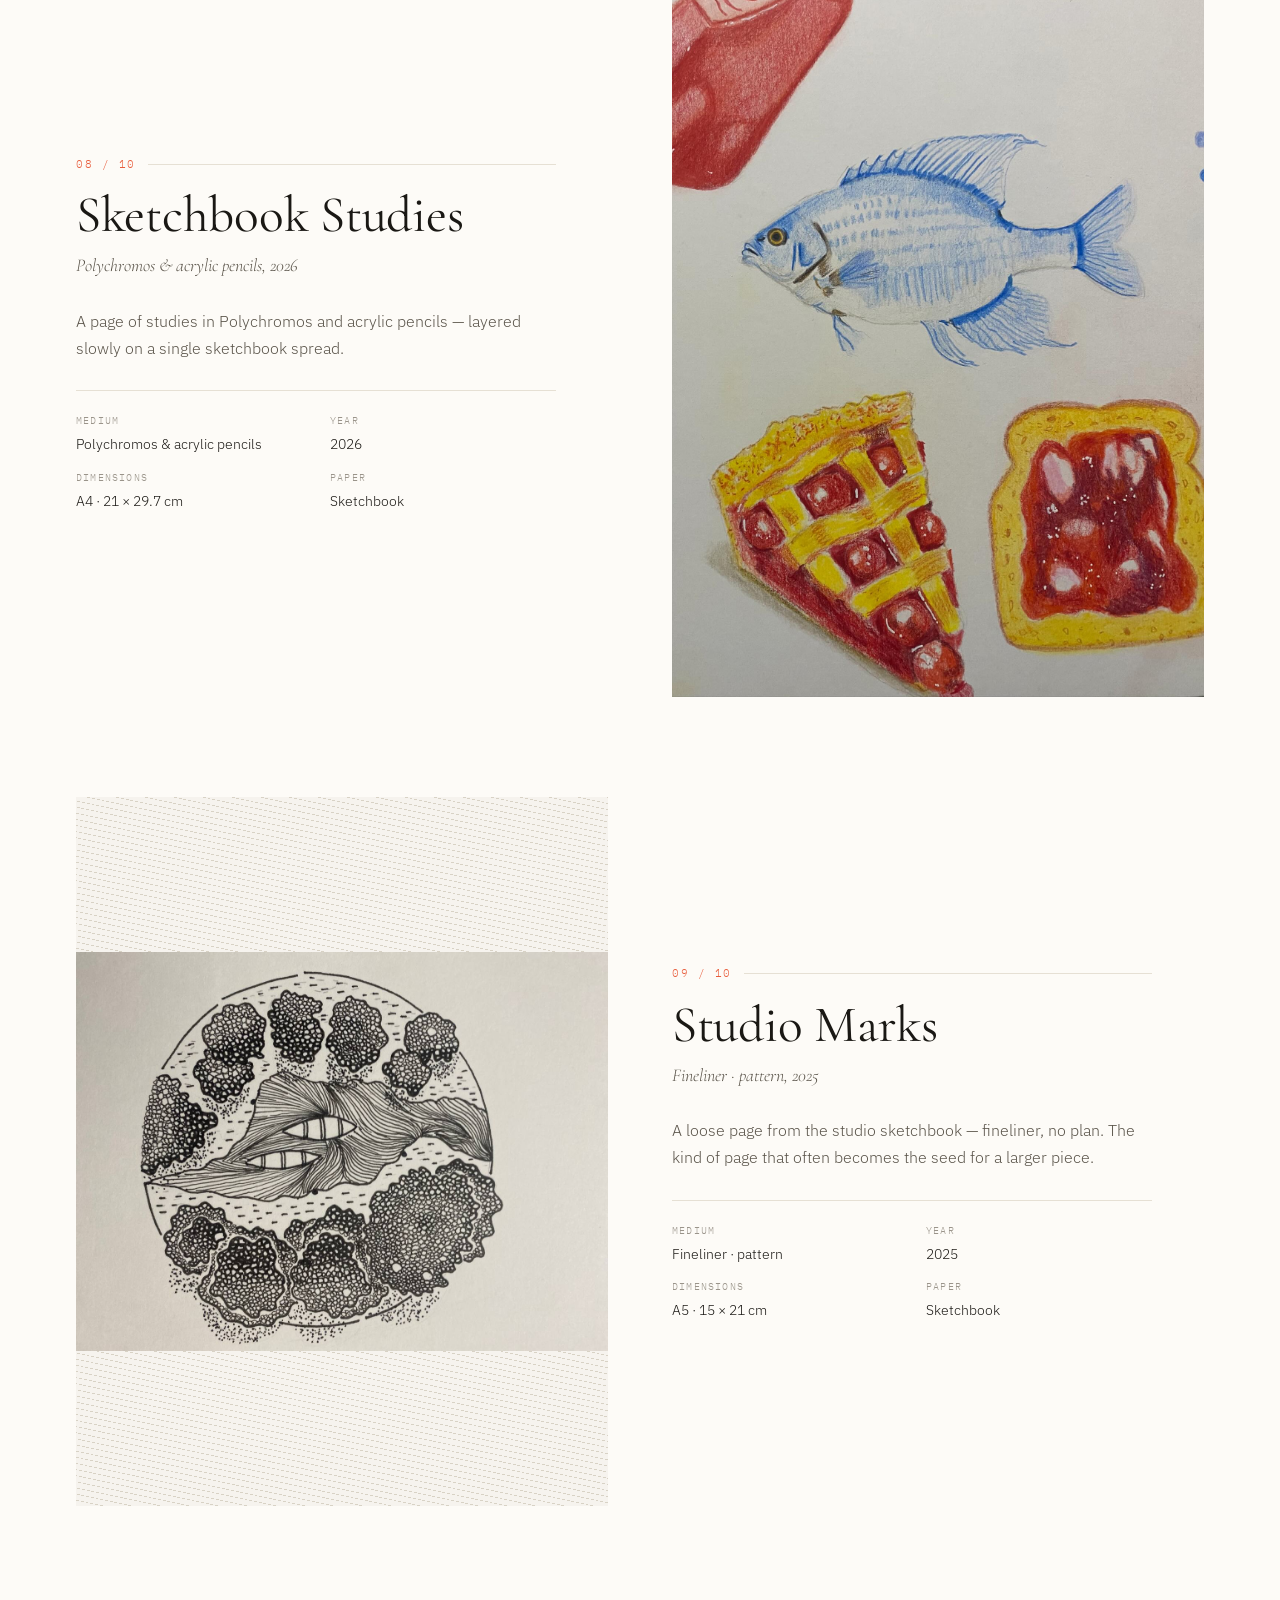
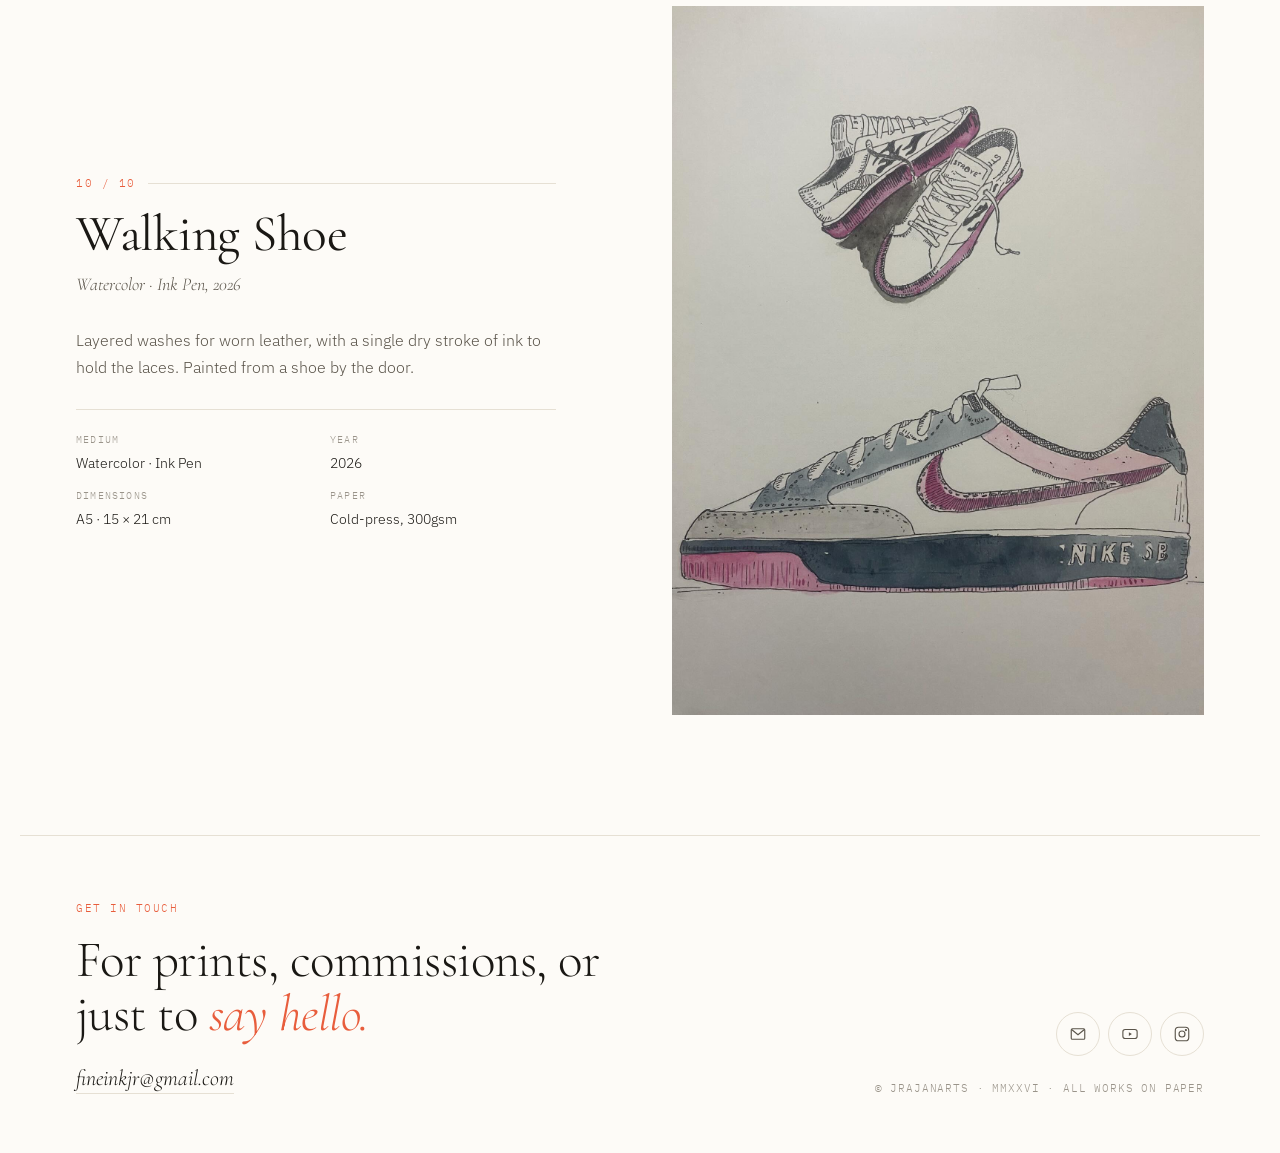
==== commit 6cad2488: "Add Tools page (real studio kit); hide Shop from nav - New Tools page: three studio sketch sheets wi" ====
--- a/archive.html
+++ b/archive.html
@@ -9,6 +9,9 @@
 <meta name="author" content="jrajanarts" />
 <meta name="robots" content="index, follow" />
 <link rel="canonical" href="https://jrajanarts.com/archive.html" />
+<link rel="icon" href="/favicon.svg" type="image/svg+xml" />
+<link rel="icon" href="/favicon.ico" sizes="any" />
+<link rel="apple-touch-icon" href="/apple-touch-icon.png" />
 
 <meta property="og:type" content="website" />
 <meta property="og:site_name" content="jrajanarts" />
@@ -62,6 +65,8 @@
       <a href="index.html#about">About</a>
       <a href="index.html#works">Works</a>
       <a href="archive.html" class="current">Archive</a>
+      <!-- <a href="shop.html">Shop</a> -->
+      <a href="tools.html">Tools</a>
       <a href="services.html">Services</a>
       <a href="index.html#videos">Process</a>
     </nav>
--- a/styles.css
+++ b/styles.css
@@ -1023,3 +1023,178 @@
   color: var(--ink-mute);
   text-transform: uppercase;
 }
+
+/* ── Shop ────────────────────────────────────────── */
+.shop-how {
+  margin: 0 0 56px;
+  padding: 22px 26px;
+  border-left: 2px solid var(--accent);
+  background: var(--card);
+  color: var(--ink-soft);
+  font-size: 14.5px;
+  line-height: 1.7;
+  max-width: 760px;
+}
+.shop-how strong { color: var(--ink); font-weight: 500; }
+.shop-grid {
+  display: grid;
+  grid-template-columns: repeat(4, 1fr);
+  gap: 44px 28px;
+  padding-bottom: 120px;
+}
+@media (max-width: 1080px) { .shop-grid { grid-template-columns: repeat(3, 1fr); } }
+@media (max-width: 760px)  { .shop-grid { grid-template-columns: repeat(2, 1fr); } }
+@media (max-width: 460px)  { .shop-grid { grid-template-columns: 1fr; } }
+
+.shop-card { display: flex; flex-direction: column; gap: 14px; }
+.shop-frame {
+  position: relative;
+  aspect-ratio: 3 / 4;
+  overflow: hidden;
+  background-color: var(--frame);
+}
+.shop-frame img {
+  position: absolute;
+  inset: 0;
+  width: 100%;
+  height: 100%;
+  object-fit: cover;
+  display: block;
+  transition: transform .5s ease, filter .4s ease;
+}
+.shop-card:not(.sold):hover .shop-frame img { transform: scale(1.03); }
+.shop-card.sold .shop-frame img { filter: grayscale(1) opacity(0.4); }
+.sold-badge {
+  position: absolute;
+  top: 14px;
+  left: 14px;
+  background: var(--ink);
+  color: var(--bg);
+  font-family: var(--mono);
+  font-size: 10px;
+  letter-spacing: 0.14em;
+  text-transform: uppercase;
+  padding: 6px 12px;
+  border-radius: 999px;
+}
+.shop-info { display: flex; flex-direction: column; gap: 6px; }
+.shop-title {
+  font-family: var(--serif);
+  font-size: 22px;
+  font-weight: 400;
+  color: var(--ink);
+  margin: 0;
+  line-height: 1.2;
+}
+.shop-spec {
+  font-family: var(--mono);
+  font-size: 11px;
+  letter-spacing: 0.04em;
+  color: var(--ink-mute);
+}
+.shop-price {
+  display: flex;
+  align-items: baseline;
+  gap: 10px;
+  margin-top: 6px;
+}
+.price-mrp {
+  font-family: var(--mono);
+  font-size: 12.5px;
+  color: var(--ink-mute);
+  text-decoration: line-through;
+}
+.price-now {
+  font-family: var(--serif);
+  font-size: 22px;
+  font-style: italic;
+  color: var(--accent);
+}
+.shop-off {
+  font-family: var(--mono);
+  font-size: 10px;
+  letter-spacing: 0.08em;
+  text-transform: uppercase;
+  color: var(--ink-mute);
+}
+.shop-enquire {
+  margin-top: 10px;
+  align-self: flex-start;
+  font-family: var(--mono);
+  font-size: 11px;
+  letter-spacing: 0.1em;
+  text-transform: uppercase;
+  color: var(--ink);
+  border-bottom: 1px solid var(--rule);
+  padding-bottom: 3px;
+  transition: color .2s, border-color .2s;
+}
+.shop-enquire:hover { color: var(--accent); border-color: var(--accent); }
+.shop-sold-note {
+  margin-top: 10px;
+  font-family: var(--mono);
+  font-size: 11px;
+  letter-spacing: 0.1em;
+  text-transform: uppercase;
+  color: var(--ink-mute);
+}
+
+/* ── Tools ───────────────────────────────────────── */
+.tools-section { padding-bottom: 90px; }
+.tools-lede {
+  font-family: var(--serif);
+  font-size: clamp(24px, 3vw, 36px);
+  font-weight: 300;
+  line-height: 1.25;
+  color: var(--ink);
+  max-width: 760px;
+  margin: 0 0 56px;
+  text-wrap: pretty;
+}
+.tools-lede em { font-style: italic; color: var(--accent); }
+
+/* Full sketch sheet, shown as a mounted photo */
+.sheet-figure {
+  max-width: 620px;
+  margin: 0 auto 14px;
+  background: #fff;
+  border: 1px solid var(--frame);
+  padding: 12px;
+  box-shadow: 0 18px 40px -28px rgba(0,0,0,0.5);
+}
+.sheet-figure img { width: 100%; height: auto; display: block; }
+.sheet-cap {
+  text-align: center;
+  font-family: var(--mono);
+  font-size: 11px;
+  letter-spacing: 0.1em;
+  text-transform: uppercase;
+  color: var(--ink-mute);
+  margin: 0 auto 40px;
+}
+
+/* Details listed under each sheet */
+.sheet-list {
+  display: grid;
+  grid-template-columns: repeat(2, 1fr);
+  gap: 0 56px;
+}
+@media (max-width: 720px) { .sheet-list { grid-template-columns: 1fr; } }
+.sheet-item {
+  display: flex;
+  flex-direction: column;
+  gap: 5px;
+  padding: 18px 0;
+  border-top: 1px solid var(--rule);
+}
+.tool-name {
+  font-family: var(--serif);
+  font-size: 19px;
+  color: var(--ink);
+  line-height: 1.25;
+}
+.tool-desc {
+  color: var(--ink-soft);
+  font-size: 14px;
+  line-height: 1.6;
+}
